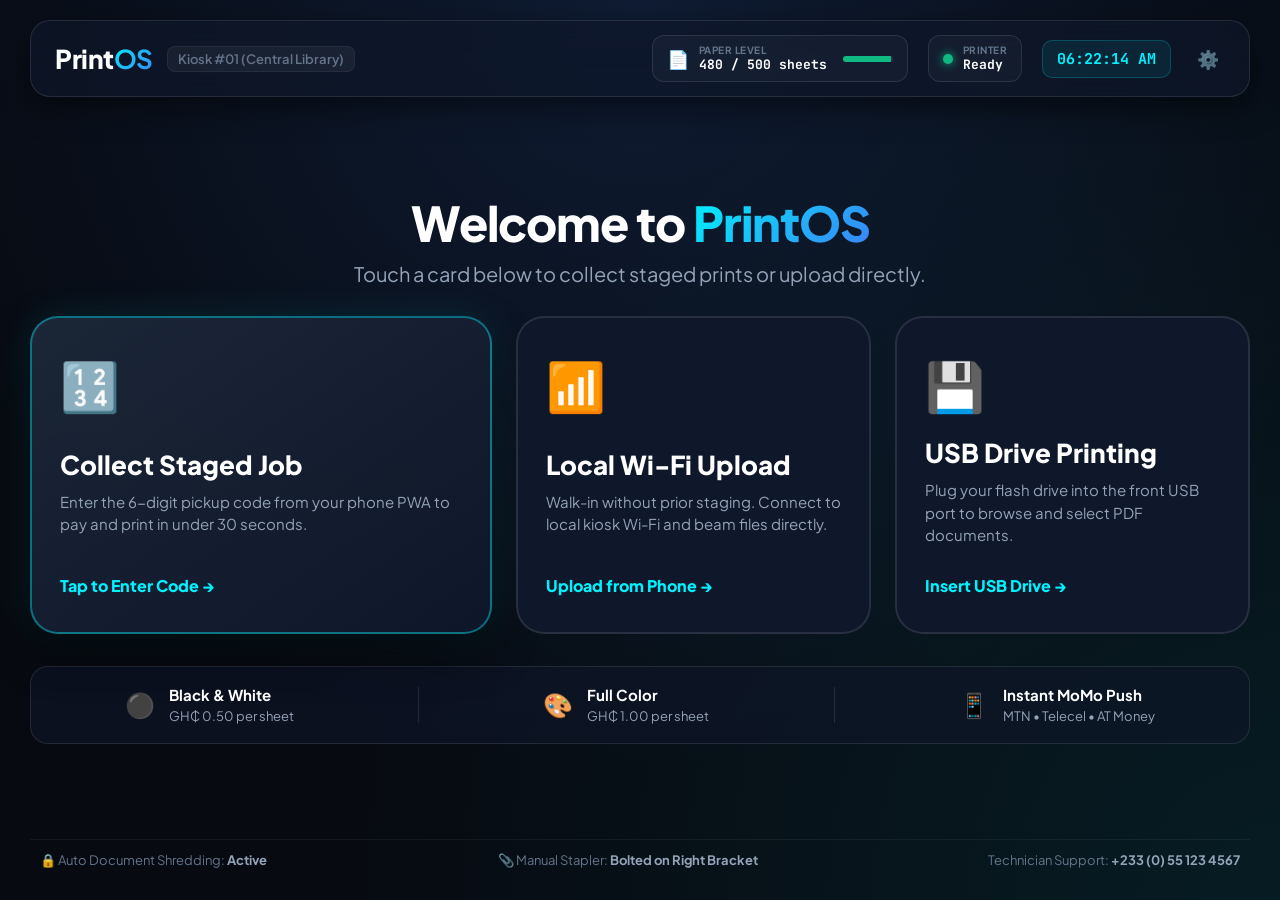
==== kiosk_ui/index.html @ ab4cb229 "feat: initial commit for PrintOS V1 autonomous printing kiosk system" ====
<!DOCTYPE html>
<html lang="en">
<head>
  <meta charset="UTF-8">
  <meta name="viewport" content="width=device-width, initial-scale=1.0, user-scalable=no">
  <title>PrintOS Kiosk Terminal — Self-Service Printing</title>
  
  <link rel="preconnect" href="https://fonts.googleapis.com">
  <link rel="preconnect" href="https://fonts.gstatic.com" crossorigin>
  <link href="https://fonts.googleapis.com/css2?family=Plus+Jakarta+Sans:wght@400;500;600;700;800&family=JetBrains+Mono:wght@500;700;800&display=swap" rel="stylesheet">
  
  <link rel="stylesheet" href="kiosk.css">
</head>
<body class="kiosk-body">

  <!-- Main Kiosk Wrapper -->
  <div class="kiosk-container">

    <!-- Top Status Bar -->
    <header class="kiosk-header">
      <div class="header-left">
        <div class="kiosk-brand">
          <span class="brand-badge">Print<strong>OS</strong></span>
          <span class="kiosk-id-tag" id="kiosk-name-tag">Kiosk #01 (Central Library)</span>
        </div>
      </div>

      <div class="header-right">
        <!-- Paper Level Gauge -->
        <div class="header-stat paper-gauge" id="paper-gauge-stat">
          <div class="stat-icon">📄</div>
          <div class="stat-text">
            <span class="stat-title">Paper Level</span>
            <span class="stat-val" id="paper-level-val">480 / 500 sheets</span>
          </div>
          <div class="mini-progress-bar">
            <div class="progress-fill" id="paper-progress-fill" style="width: 96%;"></div>
          </div>
        </div>

        <!-- Printer Spooler Status -->
        <div class="header-stat printer-status" id="printer-status-stat">
          <div class="status-pulse-dot" id="printer-pulse-dot"></div>
          <div class="stat-text">
            <span class="stat-title">Printer</span>
            <span class="stat-val" id="printer-state-text">Ready</span>
          </div>
        </div>

        <!-- Clock -->
        <div class="kiosk-clock" id="kiosk-clock">12:00:00</div>

        <!-- Admin Restock button (Touch friendly) -->
        <button type="button" class="btn-admin-gear" id="btn-admin-gear" title="Technician Controls">⚙️</button>
      </div>
    </header>

    <!-- Dynamic Screens Container -->
    <main class="kiosk-content-area">

      <!-- ========================================== -->
      <!-- VIEW 1: HOME / WELCOME SCREEN              -->
      <!-- ========================================== -->
      <section class="kiosk-view view-active" id="view-home">
        <div class="home-hero">
          <h1 class="welcome-heading">Welcome to <span>PrintOS</span></h1>
          <p class="welcome-sub">Touch a card below to collect staged prints or upload directly.</p>
        </div>

        <div class="home-actions-grid">
          <!-- Primary Action: Enter Code -->
          <div class="action-card card-primary" id="card-action-collect">
            <div class="card-icon-big">🔢</div>
            <div class="card-info">
              <h2>Collect Staged Job</h2>
              <p>Enter the 6-digit pickup code from your phone PWA to pay and print in under 30 seconds.</p>
            </div>
            <div class="card-tap-cue">Tap to Enter Code &rarr;</div>
          </div>

          <!-- Walk-in Action: Phone Upload -->
          <div class="action-card card-secondary" id="card-action-phone">
            <div class="card-icon-big">📶</div>
            <div class="card-info">
              <h2>Local Wi-Fi Upload</h2>
              <p>Walk-in without prior staging. Connect to local kiosk Wi-Fi and beam files directly.</p>
            </div>
            <div class="card-tap-cue">Upload from Phone &rarr;</div>
          </div>

          <!-- Secondary Action: USB Drive -->
          <div class="action-card card-secondary" id="card-action-usb">
            <div class="card-icon-big">💾</div>
            <div class="card-info">
              <h2>USB Drive Printing</h2>
              <p>Plug your flash drive into the front USB port to browse and select PDF documents.</p>
            </div>
            <div class="card-tap-cue">Insert USB Drive &rarr;</div>
          </div>
        </div>

        <!-- Quick Pricing Info Banner -->
        <div class="rates-banner">
          <div class="rate-item">
            <span class="rate-icon">⚫</span>
            <div>
              <strong>Black & White</strong>
              <small>GH₵ 0.50 per sheet</small>
            </div>
          </div>
          <div class="rate-divider"></div>
          <div class="rate-item">
            <span class="rate-icon">🎨</span>
            <div>
              <strong>Full Color</strong>
              <small>GH₵ 1.00 per sheet</small>
            </div>
          </div>
          <div class="rate-divider"></div>
          <div class="rate-item">
            <span class="rate-icon">📱</span>
            <div>
              <strong>Instant MoMo Push</strong>
              <small>MTN &bull; Telecel &bull; AT Money</small>
            </div>
          </div>
        </div>
      </section>


      <!-- ========================================== -->
      <!-- VIEW 2: NUMERIC KEYPAD PICKUP CODE ENTRY   -->
      <!-- ========================================== -->
      <section class="kiosk-view" id="view-keypad" style="display: none;">
        <div class="view-header-bar">
          <button type="button" class="btn-kiosk-back" id="btn-back-home">&larr; Return to Home</button>
          <h2>Enter 6-Digit Pickup Code</h2>
          <div class="placeholder-spacer"></div>
        </div>

        <div class="keypad-layout">
          <!-- Code Display Slots -->
          <div class="code-entry-section">
            <p class="code-prompt">Type the code displayed on your smartphone:</p>
            
            <div class="digits-display-frame">
              <div class="digit-box" id="slot-0">&bull;</div>
              <div class="digit-box" id="slot-1">&bull;</div>
              <div class="digit-box" id="slot-2">&bull;</div>
              <div class="digit-separator">-</div>
              <div class="digit-box" id="slot-3">&bull;</div>
              <div class="digit-box" id="slot-4">&bull;</div>
              <div class="digit-box" id="slot-5">&bull;</div>
            </div>

            <div class="code-error-msg" id="keypad-error-msg" style="display: none;">
              Invalid or expired pickup code. Please check and try again.
            </div>

            <div class="code-helper-tip">
              💡 Example format: <strong>482 - 901</strong>. Staged jobs remain active for 24 hours.
            </div>
          </div>

          <!-- Touch-Screen Virtual Numpad -->
          <div class="virtual-numpad">
            <button type="button" class="num-key" data-key="1">1</button>
            <button type="button" class="num-key" data-key="2">2</button>
            <button type="button" class="num-key" data-key="3">3</button>

            <button type="button" class="num-key" data-key="4">4</button>
            <button type="button" class="num-key" data-key="5">5</button>
            <button type="button" class="num-key" data-key="6">6</button>

            <button type="button" class="num-key" data-key="7">7</button>
            <button type="button" class="num-key" data-key="8">8</button>
            <button type="button" class="num-key" data-key="9">9</button>

            <button type="button" class="num-key key-clear" data-key="CLEAR">C</button>
            <button type="button" class="num-key" data-key="0">0</button>
            <button type="button" class="num-key key-backspace" data-key="BACKSPACE">⌫</button>
          </div>
        </div>
      </section>


      <!-- ========================================== -->
      <!-- VIEW 3: JOB SUMMARY & PRE-FLIGHT CHECK     -->
      <!-- ========================================== -->
      <section class="kiosk-view" id="view-summary" style="display: none;">
        <div class="view-header-bar">
          <button type="button" class="btn-kiosk-back" id="btn-back-keypad">&larr; Back to Code</button>
          <h2>Document Ready for Release</h2>
          <div class="code-tag-badge" id="summary-code-badge">CODE: 000-000</div>
        </div>

        <div class="summary-columns">
          
          <!-- Column 1: Document Details -->
          <div class="summary-panel doc-details-panel">
            <h3 class="panel-heading">Document Specifications</h3>
            
            <div class="doc-icon-strip">
              <div class="doc-icon-large">PDF</div>
              <div class="doc-title-block">
                <span class="doc-filename" id="sum-filename">lecture-notes.pdf</span>
                <span class="doc-meta-sub" id="sum-filemeta">Uploaded remotely via Customer PWA</span>
              </div>
            </div>

            <div class="details-table">
              <div class="detail-row">
                <span class="dk">Total Pages:</span>
                <strong class="dv" id="sum-pages">4 pages</strong>
              </div>
              <div class="detail-row">
                <span class="dk">Print Copies:</span>
                <strong class="dv" id="sum-copies">1 copy</strong>
              </div>
              <div class="detail-row">
                <span class="dk">Color Mode:</span>
                <strong class="dv" id="sum-color">Black & White</strong>
              </div>
              <div class="detail-row">
                <span class="dk">Layout:</span>
                <strong class="dv" id="sum-duplex">Double-Sided (Duplex)</strong>
              </div>
              <div class="detail-row highlight-row">
                <span class="dk">Physical Sheets Required:</span>
                <strong class="dv dv-highlight" id="sum-sheets">2 sheets</strong>
              </div>
            </div>

            <!-- Pre-Flight Health Check Results -->
            <div class="preflight-box">
              <div class="preflight-header">
                <span class="preflight-title">Hardware Pre-Flight Status</span>
                <span class="preflight-badge badge-pass" id="preflight-overall-badge">ALL SYSTEMS GO</span>
              </div>
              <div class="preflight-checks">
                <div class="check-item" id="check-paper">
                  <span class="check-icon">✓</span>
                  <span class="check-label">Paper Available: <strong id="chk-paper-text">480 sheets (Need 2)</strong></span>
                </div>
                <div class="check-item" id="check-printer">
                  <span class="check-icon">✓</span>
                  <span class="check-label">Printer Spooler: <strong id="chk-printer-text">Online & Ready</strong></span>
                </div>
                <div class="check-item" id="check-disk">
                  <span class="check-icon">✓</span>
                  <span class="check-label">Kiosk Buffer: <strong>Ready (> 50MB free)</strong></span>
                </div>
              </div>
            </div>

          </div>

          <!-- Column 2: Payment & Action -->
          <div class="summary-panel payment-panel">
            <h3 class="panel-heading">Payment Breakdown</h3>

            <div class="price-hero-box">
              <span class="price-hero-label">Amount Due</span>
              <div class="price-hero-figure">
                <span class="currency-symbol">GH₵</span>
                <span class="amount-number" id="sum-total-price">1.00</span>
              </div>
              <p class="momo-network-note">Charges via Mobile Money USSD Push Prompt</p>
            </div>

            <!-- Phone Verification for MoMo -->
            <div class="momo-phone-box">
              <label for="kiosk-momo-phone">Confirm Mobile Money Number:</label>
              <div class="momo-input-wrapper">
                <span class="prefix">🇬🇭 +233</span>
                <input type="tel" id="kiosk-momo-phone" placeholder="024 123 4567" class="kiosk-phone-field">
              </div>
              <small>A prompt will pop up on this phone immediately upon tapping below.</small>
            </div>

            <!-- Action Button -->
            <button type="button" class="btn-pay-print" id="btn-pay-print">
              <span class="btn-pay-icon">💳</span>
              <span class="btn-pay-text">Pay with MoMo & Print</span>
            </button>

            <p class="kiosk-policy-note">
              🔒 Safe & Unattended &bull; Auto-shredding active &bull; Bolted manual stapler on right
            </p>
          </div>

        </div>
      </section>


      <!-- ========================================== -->
      <!-- VIEW 4: LIVE PRINT PIPELINE EXECUTION      -->
      <!-- ========================================== -->
      <section class="kiosk-view" id="view-printing" style="display: none;">
        <div class="printing-container">
          
          <div class="print-animation-box">
            <div class="printer-illustration">
              <div class="paper-slot"></div>
              <div class="animated-paper-feed" id="animated-paper-feed"></div>
              <div class="printer-tray"></div>
            </div>
          </div>

          <h2 class="print-headline" id="print-step-title">Verifying Hardware Pre-Flight...</h2>
          <p class="print-subline" id="print-step-desc">Checking paper levels and spooler readiness.</p>

          <!-- Stepper Process Tracker -->
          <div class="pipeline-stepper">
            <div class="pipe-step step-done" id="pipe-step-1">
              <div class="pipe-circle">1</div>
              <span class="pipe-name">Hardware Check</span>
            </div>
            <div class="pipe-connector" id="pipe-conn-1"></div>
            
            <div class="pipe-step step-active" id="pipe-step-2">
              <div class="pipe-circle">2</div>
              <span class="pipe-name">MoMo USSD Approval</span>
            </div>
            <div class="pipe-connector" id="pipe-conn-2"></div>

            <div class="pipe-step" id="pipe-step-3">
              <div class="pipe-circle">3</div>
              <span class="pipe-name">Spooling Document</span>
            </div>
            <div class="pipe-connector" id="pipe-conn-3"></div>

            <div class="pipe-step" id="pipe-step-4">
              <div class="pipe-circle">4</div>
              <span class="pipe-name">Printing & Paper Out</span>
            </div>
          </div>

          <!-- USSD Interactive Phone Simulation Popup (Displays when waiting for MoMo) -->
          <div class="ussd-sim-card" id="ussd-sim-card" style="display: none;">
            <div class="ussd-header">
              <span class="ussd-dot"></span>
              <span>USSD Prompt Sent to Your Mobile Phone</span>
            </div>
            <p class="ussd-prompt-text">
              "Pay GH₵ <span id="ussd-price-val">1.00</span> to PrintOS Kiosk #01? Approving via simulated gateway..."
            </p>
            <div class="ussd-countdown-bar"><div class="ussd-fill"></div></div>
          </div>

          <!-- Final Success Alert -->
          <div class="print-success-box" id="print-success-box" style="display: none;">
            <div class="success-check-big">✓</div>
            <h3>Print Job Complete!</h3>
            <p>Please collect your sheets from the collection tray below. Have a great day!</p>
            <div class="auto-reset-tag">Returning to Home screen in <strong id="reset-seconds">8</strong>s...</div>
            <button type="button" class="btn-finish-now" id="btn-finish-now">Finish Now</button>
          </div>

        </div>
      </section>


      <!-- ========================================== -->
      <!-- VIEW 5: LOCAL WI-FI DIRECT UPLOAD (WALK-IN)-->
      <!-- ========================================== -->
      <section class="kiosk-view" id="view-wifi" style="display: none;">
        <div class="view-header-bar">
          <button type="button" class="btn-kiosk-back" id="btn-back-wifi-home">&larr; Return to Home</button>
          <h2>Walk-In Phone Upload (Zero Internet Data)</h2>
          <div class="placeholder-spacer"></div>
        </div>

        <div class="wifi-walkin-grid">
          
          <div class="wifi-instructions-card">
            <h3>How to Upload Over Local Wi-Fi:</h3>
            
            <div class="wifi-step">
              <div class="step-num">1</div>
              <div class="step-content">
                <strong>Connect your phone to Kiosk Wi-Fi:</strong>
                <p>SSID: <code id="wifi-ssid">PrintOS-Kiosk-01</code> &bull; Password: <code>printfree</code></p>
              </div>
            </div>

            <div class="wifi-step">
              <div class="step-num">2</div>
              <div class="step-content">
                <strong>Scan the QR code or open browser:</strong>
                <p>Visit URL: <code id="wifi-url-display">http://192.168.1.100:8000/upload</code></p>
              </div>
            </div>

            <div class="wifi-step">
              <div class="step-num">3</div>
              <div class="step-content">
                <strong>Select your PDF and tap "Upload":</strong>
                <p>The document transfers over local Wi-Fi in seconds without using mobile data!</p>
              </div>
            </div>
          </div>

          <div class="wifi-qr-card">
            <div class="qr-canvas-container">
              <!-- Dynamically generated SVG / QR -->
              <div id="wifi-qr-code" class="qr-code-box"></div>
            </div>
            <p class="qr-hint">Scan with your smartphone camera</p>
          </div>

        </div>
      </section>

      <!-- ========================================== -->
      <!-- VIEW 6: USB DRIVE BROWSER & DETECTION     -->
      <!-- ========================================== -->
      <section class="kiosk-view" id="view-usb-browser" style="display: none;">
        <div class="view-header-bar">
          <button type="button" class="btn-kiosk-back" id="btn-back-usb-home">&larr; Return to Home</button>
          <h2>USB Flash Drive Printing</h2>
          <div class="code-tag-badge" id="usb-drive-status-badge">Detecting...</div>
        </div>

        <!-- State 1: No USB Inserted -->
        <div class="usb-waiting-container" id="usb-waiting-view" style="display: flex;">
          <div class="usb-pulse-icon">🔌</div>
          <h3 class="usb-main-heading">No USB Drive Detected</h3>
          <p class="usb-sub-heading">Please plug your USB flash drive into the front port below the screen.</p>
          <div class="usb-scanning-badge">
            <span class="status-pulse-dot"></span>
            <span>Listening for USB insertion in real time...</span>
          </div>
          <p class="usb-kiosk-tip">The screen will automatically open your files the moment the flash drive is inserted.</p>
        </div>

        <!-- State 2: USB Inserted & File Browser -->
        <div class="usb-browser-container" id="usb-files-view" style="display: none;">
          <div class="usb-browser-toolbar">
            <div class="usb-breadcrumb" id="usb-breadcrumb">📁 USB Drive (D:)</div>
            <button type="button" class="btn-kiosk-back" id="btn-usb-nav-up" style="display: none; padding: 8px 16px; font-size: 14px;">⬆ Up One Folder</button>
            <button type="button" class="btn-kiosk-back" id="btn-refresh-usb" style="padding: 8px 16px; font-size: 14px;">🔄 Refresh</button>
          </div>

          <div class="usb-file-list" id="usb-file-list">
            <!-- Dynamically populated files -->
          </div>
        </div>
      </section>

    </main>

    <!-- Kiosk Footer Notification / Security Bar -->
    <footer class="kiosk-footer">
      <div class="footer-item">
        <span>🔒 Auto Document Shredding: <strong>Active</strong></span>
      </div>
      <div class="footer-item">
        <span>📎 Manual Stapler: <strong>Bolted on Right Bracket</strong></span>
      </div>
      <div class="footer-item">
        <span>Technician Support: <strong>+233 (0) 55 123 4567</strong></span>
      </div>
    </footer>

  </div>

  <!-- Admin / Maintenance Modal -->
  <div class="admin-modal-backdrop" id="admin-modal" style="display: none;">
    <div class="admin-modal-card">
      <div class="admin-header">
        <h3>🔧 Technician & Maintenance Console</h3>
        <button type="button" class="btn-close-admin" id="btn-close-admin">&times;</button>
      </div>

      <div class="admin-grid">
        <div class="admin-control-box">
          <h4>Paper Supply Restock</h4>
          <p>Current: <strong id="admin-cur-paper">480 sheets</strong></p>
          <button type="button" class="btn-admin-act" id="btn-restock-500">Restock +500 Sheets</button>
        </div>

      </div>
    </div>
  </div>

  <!-- ========================================== -->
  <!-- MODAL: USB INSERTION POPUP MESSAGE         -->
  <!-- ========================================== -->
  <div class="admin-modal-backdrop" id="usb-modal" style="display: none;">
    <div class="admin-modal-card" style="max-width: 540px; text-align: center; border: 1px solid rgba(0, 242, 254, 0.4); box-shadow: 0 0 50px rgba(0, 242, 254, 0.2);">
      <div class="admin-header" style="border-bottom: 1px solid rgba(255,255,255,0.08); padding-bottom: 14px;">
        <h3 style="display: flex; align-items: center; gap: 8px;">💾 USB Flash Drive Printing</h3>
        <button type="button" class="btn-close-admin" id="btn-close-usb">&times;</button>
      </div>

      <div style="padding: 24px 16px 16px;">
        <div style="font-size: 64px; margin-bottom: 16px; animation: usbPulse 1.8s infinite;">🔌</div>
        <h3 style="font-size: 24px; font-weight: 800; color: #fff; margin-bottom: 10px;">Please Insert Your USB Drive</h3>
        <p style="color: var(--text-secondary); font-size: 15px; line-height: 1.6; margin-bottom: 22px;">
          No USB drive detected yet. Please plug your flash drive into any USB port on the kiosk.<br/>
          The system will <strong>automatically detect it and open your files</strong> immediately.
        </p>

        <div class="usb-scanning-badge" style="display: inline-flex; align-items: center; gap: 10px; background: rgba(0, 242, 254, 0.08); border: 1px solid rgba(0, 242, 254, 0.3); padding: 10px 22px; border-radius: 100px; color: var(--cyan-glow); font-size: 13px; font-weight: 700; margin-bottom: 24px;">
          <span class="status-pulse-dot" style="background: var(--cyan-glow); box-shadow: 0 0 10px var(--cyan-glow);"></span>
          <span id="usb-modal-status-text">Listening for USB flash drive in real time...</span>
        </div>

        <div style="border-top: 1px dashed rgba(255,255,255,0.12); padding-top: 18px; margin-top: 6px;">
          <p style="font-size: 12px; color: var(--text-dim); margin-bottom: 10px;">Testing without a physical flash drive?</p>
          <label for="usb-file-input" style="display: inline-block; background: rgba(255,255,255,0.08); border: 1px solid var(--kiosk-border); color: #fff; font-weight: 700; padding: 10px 22px; border-radius: 10px; cursor: pointer; font-size: 13px; transition: all 0.2s;">
            📁 Simulate USB: Select PDF from Computer
          </label>
          <input type="file" id="usb-file-input" accept="application/pdf" style="display: none;">
        </div>
      </div>

      <div style="padding: 12px 16px 20px; display: flex; justify-content: center;">
        <button type="button" class="btn-kiosk-back" id="btn-cancel-usb" style="padding: 10px 26px; font-size: 14px;">Return to Home</button>
      </div>
    </div>
  </div>

  <script src="kiosk.js?v=5"></script>
</body>
</html>
---- kiosk_ui/kiosk.css ----
:root {
  --kiosk-bg: #070a11;
  --kiosk-surface: #0f172a;
  --kiosk-surface-elevated: #1e293b;
  --kiosk-border: rgba(255, 255, 255, 0.1);
  --cyan-glow: #00f2fe;
  --blue-brand: #3b82f6;
  --green-ready: #10b981;
  --amber-warn: #f59e0b;
  --red-alert: #ef4444;
  --text-pure: #ffffff;
  --text-secondary: #94a3b8;
  --text-dim: #64748b;
  --font-main: 'Plus Jakarta Sans', sans-serif;
  --font-mono: 'JetBrains Mono', monospace;
}

* {
  margin: 0;
  padding: 0;
  box-sizing: border-box;
  user-select: none;
  -webkit-user-select: none;
  font-family: var(--font-main);
}

body.kiosk-body {
  background-color: var(--kiosk-bg);
  background-image: 
    radial-gradient(circle at 50% 0%, rgba(59, 130, 246, 0.15) 0%, transparent 70%),
    radial-gradient(circle at 100% 100%, rgba(0, 242, 254, 0.08) 0%, transparent 60%);
  color: var(--text-pure);
  min-height: 100vh;
  width: 100vw;
  overflow: hidden;
  display: flex;
  flex-direction: column;
}

.kiosk-container {
  display: flex;
  flex-direction: column;
  height: 100vh;
  width: 100%;
  max-width: 1400px;
  margin: 0 auto;
  padding: 20px 30px;
  justify-content: space-between;
}

/* ========================================================
   TOP HEADER STATUS BAR
   ======================================================== */
.kiosk-header {
  display: flex;
  justify-content: space-between;
  align-items: center;
  background: rgba(15, 23, 42, 0.7);
  border: 1px solid var(--kiosk-border);
  border-radius: 20px;
  padding: 14px 24px;
  backdrop-filter: blur(20px);
  box-shadow: 0 10px 30px rgba(0, 0, 0, 0.5);
}

.kiosk-brand {
  display: flex;
  align-items: center;
  gap: 14px;
}

.brand-badge {
  font-size: 26px;
  font-weight: 800;
  letter-spacing: -0.5px;
}

.brand-badge strong {
  background: linear-gradient(135deg, var(--cyan-glow), var(--blue-brand));
  -webkit-background-clip: text;
  -webkit-text-fill-color: transparent;
}

.kiosk-id-tag {
  font-size: 13px;
  font-weight: 600;
  color: var(--text-dim);
  background: rgba(255, 255, 255, 0.05);
  padding: 4px 10px;
  border-radius: 8px;
  border: 1px solid rgba(255, 255, 255, 0.06);
}

.header-right {
  display: flex;
  align-items: center;
  gap: 20px;
}

.header-stat {
  display: flex;
  align-items: center;
  gap: 10px;
  background: rgba(255, 255, 255, 0.03);
  border: 1px solid var(--kiosk-border);
  border-radius: 12px;
  padding: 8px 14px;
}

.stat-icon {
  font-size: 18px;
}

.stat-text {
  display: flex;
  flex-direction: column;
}

.stat-title {
  font-size: 10px;
  font-weight: 700;
  text-transform: uppercase;
  letter-spacing: 0.5px;
  color: var(--text-dim);
}

.stat-val {
  font-size: 13px;
  font-weight: 700;
  font-family: var(--font-mono);
  color: var(--text-pure);
}

.mini-progress-bar {
  width: 50px;
  height: 6px;
  background: rgba(255, 255, 255, 0.1);
  border-radius: 10px;
  overflow: hidden;
  margin-left: 6px;
}

.progress-fill {
  height: 100%;
  background: var(--green-ready);
  transition: width 0.3s ease;
}

.status-pulse-dot {
  width: 10px;
  height: 10px;
  border-radius: 50%;
  background: var(--green-ready);
  box-shadow: 0 0 10px var(--green-ready);
  animation: pulseGreen 2s infinite;
}

@keyframes pulseGreen {
  0% { transform: scale(0.95); box-shadow: 0 0 0 0 rgba(16, 185, 129, 0.7); }
  70% { transform: scale(1.1); box-shadow: 0 0 0 8px rgba(16, 185, 129, 0); }
  100% { transform: scale(0.95); box-shadow: 0 0 0 0 rgba(16, 185, 129, 0); }
}

.kiosk-clock {
  font-family: var(--font-mono);
  font-size: 15px;
  font-weight: 700;
  color: var(--cyan-glow);
  background: rgba(0, 242, 254, 0.08);
  border: 1px solid rgba(0, 242, 254, 0.2);
  padding: 8px 14px;
  border-radius: 10px;
}

.btn-admin-gear {
  background: transparent;
  border: none;
  font-size: 18px;
  cursor: pointer;
  padding: 6px;
  opacity: 0.6;
  transition: opacity 0.2s;
}

.btn-admin-gear:hover {
  opacity: 1;
}

/* ========================================================
   MAIN CONTENT AREA
   ======================================================== */
.kiosk-content-area {
  flex-grow: 1;
  display: flex;
  flex-direction: column;
  justify-content: center;
  padding: 20px 0;
  position: relative;
}

.kiosk-view {
  width: 100%;
  height: 100%;
  display: flex;
  flex-direction: column;
  justify-content: center;
  animation: fadeInView 0.3s cubic-bezier(0.16, 1, 0.3, 1);
}

@keyframes fadeInView {
  from { opacity: 0; transform: translateY(10px); }
  to { opacity: 1; transform: translateY(0); }
}

/* ========================================================
   VIEW 1: HOME SCREEN
   ======================================================== */
.home-hero {
  text-align: center;
  margin-bottom: 30px;
}

.welcome-heading {
  font-size: 48px;
  font-weight: 800;
  letter-spacing: -1px;
}

.welcome-heading span {
  background: linear-gradient(135deg, var(--cyan-glow), var(--blue-brand));
  -webkit-background-clip: text;
  -webkit-text-fill-color: transparent;
}

.welcome-sub {
  font-size: 20px;
  color: var(--text-secondary);
  margin-top: 8px;
}

.home-actions-grid {
  display: grid;
  grid-template-columns: 1.3fr 1fr 1fr;
  gap: 24px;
  margin-bottom: 32px;
}

.action-card {
  background: var(--kiosk-surface);
  border: 2px solid var(--kiosk-border);
  border-radius: 28px;
  padding: 36px 28px;
  display: flex;
  flex-direction: column;
  justify-content: space-between;
  cursor: pointer;
  transition: all 0.25s cubic-bezier(0.2, 0, 0, 1);
  position: relative;
  overflow: hidden;
}

.action-card:active {
  transform: scale(0.97);
}

.card-primary {
  background: linear-gradient(145deg, rgba(30, 41, 59, 0.9), rgba(15, 23, 42, 0.95));
  border-color: rgba(0, 242, 254, 0.4);
  box-shadow: 0 20px 40px rgba(0, 0, 0, 0.5), 0 0 40px rgba(0, 242, 254, 0.12);
}

.card-primary:hover {
  border-color: var(--cyan-glow);
  box-shadow: 0 25px 50px rgba(0, 0, 0, 0.6), 0 0 60px rgba(0, 242, 254, 0.25);
}

.card-secondary:hover {
  border-color: rgba(255, 255, 255, 0.3);
  background: rgba(30, 41, 59, 0.8);
}

.card-icon-big {
  font-size: 48px;
  margin-bottom: 20px;
}

.action-card h2 {
  font-size: 26px;
  font-weight: 800;
  margin-bottom: 10px;
}

.action-card p {
  font-size: 15px;
  color: var(--text-secondary);
  line-height: 1.5;
}

.card-tap-cue {
  margin-top: 28px;
  font-size: 16px;
  font-weight: 800;
  color: var(--cyan-glow);
  display: flex;
  align-items: center;
  gap: 8px;
}

/* Pricing Rates Banner */
.rates-banner {
  background: rgba(15, 23, 42, 0.6);
  border: 1px solid var(--kiosk-border);
  border-radius: 18px;
  padding: 18px 32px;
  display: flex;
  justify-content: space-around;
  align-items: center;
}

.rate-item {
  display: flex;
  align-items: center;
  gap: 14px;
}

.rate-icon {
  font-size: 24px;
}

.rate-item strong {
  display: block;
  font-size: 15px;
  color: var(--text-pure);
}

.rate-item small {
  font-size: 13px;
  color: var(--text-secondary);
}

.rate-divider {
  width: 1px;
  height: 36px;
  background: var(--kiosk-border);
}

/* ========================================================
   VIEW 2: NUMERIC KEYPAD ENTRY
   ======================================================== */
.view-header-bar {
  display: flex;
  justify-content: space-between;
  align-items: center;
  margin-bottom: 24px;
}

.view-header-bar h2 {
  font-size: 28px;
  font-weight: 800;
}

.btn-kiosk-back {
  background: rgba(255, 255, 255, 0.08);
  border: 1px solid var(--kiosk-border);
  color: var(--text-pure);
  padding: 12px 22px;
  border-radius: 14px;
  font-size: 16px;
  font-weight: 700;
  cursor: pointer;
  transition: all 0.2s;
}

.btn-kiosk-back:active {
  transform: scale(0.96);
  background: rgba(255, 255, 255, 0.15);
}

.keypad-layout {
  display: grid;
  grid-template-columns: 1.1fr 1fr;
  gap: 48px;
  align-items: center;
  max-width: 1050px;
  margin: 0 auto;
  width: 100%;
}

.code-entry-section {
  display: flex;
  flex-direction: column;
  align-items: center;
  text-align: center;
}

.code-prompt {
  font-size: 18px;
  color: var(--text-secondary);
  margin-bottom: 24px;
}

.digits-display-frame {
  display: flex;
  align-items: center;
  gap: 12px;
  background: rgba(0, 0, 0, 0.5);
  border: 2px solid rgba(0, 242, 254, 0.4);
  padding: 24px 28px;
  border-radius: 24px;
  box-shadow: 0 0 35px rgba(0, 242, 254, 0.12);
  margin-bottom: 20px;
}

.digit-box {
  width: 56px;
  height: 72px;
  background: rgba(255, 255, 255, 0.05);
  border: 1px solid rgba(255, 255, 255, 0.1);
  border-radius: 14px;
  display: flex;
  align-items: center;
  justify-content: center;
  font-size: 38px;
  font-weight: 800;
  font-family: var(--font-mono);
  color: var(--cyan-glow);
  transition: all 0.15s;
}

.digit-box.filled {
  border-color: var(--cyan-glow);
  background: rgba(0, 242, 254, 0.12);
  box-shadow: 0 0 15px rgba(0, 242, 254, 0.3);
}

.digit-separator {
  font-size: 36px;
  font-weight: 800;
  color: var(--text-dim);
  padding: 0 4px;
}

.code-error-msg {
  background: rgba(239, 68, 68, 0.15);
  border: 1px solid rgba(239, 68, 68, 0.4);
  color: #fca5a5;
  padding: 12px 20px;
  border-radius: 12px;
  font-size: 14px;
  font-weight: 700;
  margin-bottom: 16px;
}

.code-helper-tip {
  font-size: 14px;
  color: var(--text-dim);
}

.virtual-numpad {
  display: grid;
  grid-template-columns: repeat(3, 1fr);
  gap: 16px;
}

.num-key {
  height: 82px;
  background: var(--kiosk-surface-elevated);
  border: 1px solid var(--kiosk-border);
  border-radius: 20px;
  color: var(--text-pure);
  font-size: 32px;
  font-weight: 800;
  font-family: var(--font-mono);
  cursor: pointer;
  display: flex;
  align-items: center;
  justify-content: center;
  box-shadow: 0 8px 16px rgba(0, 0, 0, 0.3);
  transition: all 0.15s ease;
}

.num-key:active {
  transform: scale(0.94);
  background: var(--blue-brand);
  border-color: var(--cyan-glow);
}

.key-clear {
  color: var(--amber-warn);
  font-size: 26px;
}

.key-backspace {
  color: var(--red-alert);
  font-size: 28px;
}

/* ========================================================
   VIEW 3: SUMMARY & PRE-FLIGHT
   ======================================================== */
.code-tag-badge {
  background: rgba(0, 242, 254, 0.12);
  border: 1px solid var(--cyan-glow);
  color: var(--cyan-glow);
  padding: 8px 16px;
  border-radius: 12px;
  font-family: var(--font-mono);
  font-size: 16px;
  font-weight: 800;
}

.summary-columns {
  display: grid;
  grid-template-columns: 1.2fr 1fr;
  gap: 32px;
}

.summary-panel {
  background: var(--kiosk-surface);
  border: 1px solid var(--kiosk-border);
  border-radius: 24px;
  padding: 30px;
  display: flex;
  flex-direction: column;
  justify-content: space-between;
}

.panel-heading {
  font-size: 20px;
  font-weight: 800;
  margin-bottom: 20px;
}

.doc-icon-strip {
  display: flex;
  align-items: center;
  gap: 16px;
  background: rgba(255, 255, 255, 0.03);
  border: 1px solid var(--kiosk-border);
  border-radius: 16px;
  padding: 16px;
  margin-bottom: 20px;
}

.doc-icon-large {
  width: 52px;
  height: 52px;
  background: #ef4444;
  border-radius: 12px;
  display: flex;
  align-items: center;
  justify-content: center;
  font-size: 16px;
  font-weight: 800;
  color: #fff;
  flex-shrink: 0;
}

.doc-filename {
  font-size: 18px;
  font-weight: 800;
  display: block;
}

.doc-meta-sub {
  font-size: 13px;
  color: var(--text-dim);
  margin-top: 2px;
}

.details-table {
  display: flex;
  flex-direction: column;
  gap: 10px;
  margin-bottom: 24px;
}

.detail-row {
  display: flex;
  justify-content: space-between;
  font-size: 15px;
  padding: 8px 0;
  border-bottom: 1px solid rgba(255, 255, 255, 0.05);
}

.detail-row.highlight-row {
  border-bottom: none;
  background: rgba(0, 242, 254, 0.08);
  padding: 12px 14px;
  border-radius: 10px;
}

.dv-highlight {
  color: var(--cyan-glow);
  font-size: 18px;
  font-family: var(--font-mono);
}

/* Pre-Flight Health Box */
.preflight-box {
  background: rgba(0, 0, 0, 0.35);
  border: 1px solid rgba(16, 185, 129, 0.3);
  border-radius: 16px;
  padding: 18px;
}

.preflight-header {
  display: flex;
  justify-content: space-between;
  align-items: center;
  margin-bottom: 12px;
}

.preflight-title {
  font-size: 13px;
  font-weight: 800;
  text-transform: uppercase;
  letter-spacing: 0.5px;
}

.preflight-badge {
  font-size: 11px;
  font-weight: 800;
  padding: 4px 10px;
  border-radius: 100px;
}

.badge-pass {
  background: rgba(16, 185, 129, 0.15);
  color: var(--green-ready);
  border: 1px solid var(--green-ready);
}

.badge-fail {
  background: rgba(239, 68, 68, 0.15);
  color: var(--red-alert);
  border: 1px solid var(--red-alert);
}

.preflight-checks {
  display: flex;
  flex-direction: column;
  gap: 8px;
}

.check-item {
  display: flex;
  align-items: center;
  gap: 10px;
  font-size: 13px;
  color: var(--text-secondary);
}

.check-icon {
  width: 18px;
  height: 18px;
  border-radius: 50%;
  background: rgba(16, 185, 129, 0.2);
  color: var(--green-ready);
  display: flex;
  align-items: center;
  justify-content: center;
  font-size: 11px;
  font-weight: 800;
}

/* Payment Panel */
.price-hero-box {
  background: rgba(0, 0, 0, 0.4);
  border: 2px dashed rgba(0, 242, 254, 0.3);
  border-radius: 20px;
  padding: 24px;
  text-align: center;
  margin-bottom: 24px;
}

.price-hero-label {
  font-size: 13px;
  font-weight: 800;
  text-transform: uppercase;
  color: var(--text-dim);
}

.price-hero-figure {
  display: flex;
  justify-content: center;
  align-items: baseline;
  gap: 6px;
  margin: 8px 0;
}

.currency-symbol {
  font-size: 26px;
  font-weight: 800;
  color: var(--cyan-glow);
}

.amount-number {
  font-size: 54px;
  font-weight: 800;
  font-family: var(--font-mono);
  color: #fff;
  letter-spacing: -2px;
}

.momo-network-note {
  font-size: 13px;
  color: var(--text-secondary);
}

.momo-phone-box {
  margin-bottom: 24px;
}

.momo-phone-box label {
  font-size: 14px;
  font-weight: 700;
  display: block;
  margin-bottom: 8px;
}

.momo-input-wrapper {
  display: flex;
  align-items: center;
  background: rgba(0, 0, 0, 0.4);
  border: 1px solid var(--kiosk-border);
  border-radius: 14px;
  overflow: hidden;
  margin-bottom: 6px;
}

.momo-input-wrapper .prefix {
  padding: 14px 16px;
  font-weight: 700;
  font-size: 15px;
  background: rgba(255, 255, 255, 0.05);
  border-right: 1px solid var(--kiosk-border);
}

.kiosk-phone-field {
  flex-grow: 1;
  background: transparent;
  border: none;
  padding: 14px 16px;
  font-size: 18px;
  font-weight: 700;
  font-family: var(--font-mono);
  color: #fff;
  outline: none;
}

.momo-phone-box small {
  font-size: 12px;
  color: var(--text-dim);
}

.btn-pay-print {
  width: 100%;
  height: 72px;
  background: linear-gradient(135deg, var(--cyan-glow) 0%, var(--blue-brand) 100%);
  border: none;
  border-radius: 20px;
  color: #040914;
  font-size: 20px;
  font-weight: 800;
  cursor: pointer;
  display: flex;
  align-items: center;
  justify-content: center;
  gap: 12px;
  box-shadow: 0 10px 30px rgba(0, 242, 254, 0.35);
  transition: all 0.2s cubic-bezier(0.2, 0, 0, 1);
}

.btn-pay-print:active {
  transform: scale(0.97);
  box-shadow: 0 5px 15px rgba(0, 242, 254, 0.2);
}

.kiosk-policy-note {
  text-align: center;
  font-size: 12px;
  color: var(--text-dim);
  margin-top: 16px;
}

/* ========================================================
   VIEW 4: LIVE PRINT PIPELINE
   ======================================================== */
.printing-container {
  display: flex;
  flex-direction: column;
  align-items: center;
  justify-content: center;
  text-align: center;
  max-width: 800px;
  margin: 0 auto;
  width: 100%;
}

.printer-illustration {
  width: 160px;
  height: 120px;
  background: #1e293b;
  border: 3px solid var(--cyan-glow);
  border-radius: 20px;
  position: relative;
  display: flex;
  align-items: center;
  justify-content: center;
  margin: 0 auto 30px;
  box-shadow: 0 0 40px rgba(0, 242, 254, 0.25);
}

.paper-slot {
  width: 100px;
  height: 8px;
  background: #0f172a;
  border-radius: 4px;
  position: absolute;
  top: 18px;
}

.animated-paper-feed {
  width: 70px;
  height: 50px;
  background: #fff;
  border-radius: 4px;
  position: absolute;
  top: 20px;
  animation: feedPaper 2s infinite ease-in-out;
  box-shadow: 0 4px 10px rgba(0, 0, 0, 0.3);
}

@keyframes feedPaper {
  0% { transform: translateY(-10px); opacity: 0; }
  30% { transform: translateY(0); opacity: 1; }
  80% { transform: translateY(30px); opacity: 1; }
  100% { transform: translateY(45px); opacity: 0; }
}

.print-headline {
  font-size: 34px;
  font-weight: 800;
  margin-bottom: 8px;
}

.print-subline {
  font-size: 18px;
  color: var(--text-secondary);
  margin-bottom: 40px;
}

/* Pipeline Stepper */
.pipeline-stepper {
  display: flex;
  align-items: center;
  justify-content: space-between;
  width: 100%;
  margin-bottom: 36px;
}

.pipe-step {
  display: flex;
  flex-direction: column;
  align-items: center;
  gap: 8px;
  opacity: 0.4;
  transition: opacity 0.3s;
}

.pipe-circle {
  width: 44px;
  height: 44px;
  border-radius: 50%;
  background: rgba(255, 255, 255, 0.08);
  border: 2px solid var(--kiosk-border);
  display: flex;
  align-items: center;
  justify-content: center;
  font-size: 16px;
  font-weight: 800;
  font-family: var(--font-mono);
}

.pipe-name {
  font-size: 13px;
  font-weight: 700;
}

.pipe-step.step-active {
  opacity: 1;
}

.pipe-step.step-active .pipe-circle {
  background: rgba(0, 242, 254, 0.2);
  border-color: var(--cyan-glow);
  color: var(--cyan-glow);
  box-shadow: 0 0 20px rgba(0, 242, 254, 0.5);
}

.pipe-step.step-done {
  opacity: 1;
}

.pipe-step.step-done .pipe-circle {
  background: var(--green-ready);
  border-color: var(--green-ready);
  color: #040914;
}

.pipe-connector {
  flex-grow: 1;
  height: 3px;
  background: rgba(255, 255, 255, 0.1);
  margin: 0 10px 24px;
}

.pipe-connector.conn-active {
  background: linear-gradient(90deg, var(--green-ready), var(--cyan-glow));
}

/* USSD Simulation Box */
.ussd-sim-card {
  width: 100%;
  background: rgba(15, 23, 42, 0.9);
  border: 2px solid var(--amber-warn);
  border-radius: 20px;
  padding: 24px;
  margin-bottom: 24px;
  animation: pulseAmber 2.5s infinite;
}

@keyframes pulseAmber {
  0% { box-shadow: 0 0 20px rgba(245, 158, 11, 0.2); }
  50% { box-shadow: 0 0 35px rgba(245, 158, 11, 0.4); }
  100% { box-shadow: 0 0 20px rgba(245, 158, 11, 0.2); }
}

.ussd-header {
  display: flex;
  align-items: center;
  justify-content: center;
  gap: 8px;
  font-size: 14px;
  font-weight: 800;
  color: var(--amber-warn);
  text-transform: uppercase;
  margin-bottom: 12px;
}

.ussd-dot {
  width: 8px;
  height: 8px;
  background: var(--amber-warn);
  border-radius: 50%;
}

.ussd-prompt-text {
  font-size: 17px;
  color: var(--text-pure);
  font-weight: 600;
  margin-bottom: 16px;
}

.ussd-countdown-bar {
  width: 100%;
  height: 6px;
  background: rgba(255, 255, 255, 0.1);
  border-radius: 6px;
  overflow: hidden;
}

.ussd-fill {
  width: 100%;
  height: 100%;
  background: var(--amber-warn);
  animation: countdownSim 3s linear forwards;
}

@keyframes countdownSim {
  from { width: 100%; }
  to { width: 0%; }
}

/* Print Success Box */
.print-success-box {
  width: 100%;
  background: rgba(16, 185, 129, 0.12);
  border: 2px solid var(--green-ready);
  border-radius: 24px;
  padding: 32px;
  box-shadow: 0 0 40px rgba(16, 185, 129, 0.2);
}

.success-check-big {
  width: 64px;
  height: 64px;
  border-radius: 50%;
  background: var(--green-ready);
  color: #040914;
  font-size: 32px;
  font-weight: 900;
  display: flex;
  align-items: center;
  justify-content: center;
  margin: 0 auto 16px;
}

.print-success-box h3 {
  font-size: 28px;
  font-weight: 800;
  margin-bottom: 8px;
}

.print-success-box p {
  font-size: 16px;
  color: var(--text-secondary);
  margin-bottom: 20px;
}

.auto-reset-tag {
  font-size: 14px;
  color: var(--cyan-glow);
  margin-bottom: 16px;
}

.btn-finish-now {
  background: var(--green-ready);
  color: #040914;
  border: none;
  padding: 12px 32px;
  border-radius: 12px;
  font-size: 16px;
  font-weight: 800;
  cursor: pointer;
}

/* ========================================================
   VIEW 5: WI-FI WALK-IN VIEW
   ======================================================== */
.wifi-walkin-grid {
  display: grid;
  grid-template-columns: 1.3fr 1fr;
  gap: 36px;
  align-items: center;
}

.wifi-instructions-card {
  background: var(--kiosk-surface);
  border: 1px solid var(--kiosk-border);
  border-radius: 24px;
  padding: 36px;
}

.wifi-instructions-card h3 {
  font-size: 24px;
  font-weight: 800;
  margin-bottom: 24px;
}

.wifi-step {
  display: flex;
  align-items: flex-start;
  gap: 16px;
  margin-bottom: 24px;
}

.wifi-step .step-num {
  width: 36px;
  height: 36px;
  background: rgba(0, 242, 254, 0.15);
  color: var(--cyan-glow);
  border: 1px solid var(--cyan-glow);
  border-radius: 50%;
  display: flex;
  align-items: center;
  justify-content: center;
  font-size: 16px;
  font-weight: 800;
  flex-shrink: 0;
}

.wifi-step strong {
  display: block;
  font-size: 16px;
  margin-bottom: 4px;
}

.wifi-step p {
  font-size: 14px;
  color: var(--text-secondary);
}

.wifi-step code {
  font-family: var(--font-mono);
  background: rgba(255, 255, 255, 0.1);
  padding: 3px 8px;
  border-radius: 6px;
  color: #fff;
}

.wifi-qr-card {
  background: var(--kiosk-surface);
  border: 1px solid var(--kiosk-border);
  border-radius: 24px;
  padding: 36px;
  text-align: center;
  display: flex;
  flex-direction: column;
  align-items: center;
  justify-content: center;
}

.qr-canvas-container {
  width: 240px;
  height: 240px;
  background: #fff;
  border-radius: 20px;
  padding: 16px;
  display: flex;
  align-items: center;
  justify-content: center;
  box-shadow: 0 10px 30px rgba(0, 0, 0, 0.5);
  margin-bottom: 16px;
}

.qr-hint {
  font-size: 14px;
  color: var(--text-secondary);
}

/* ========================================================
   BOTTOM FOOTER
   ======================================================== */
.kiosk-footer {
  display: flex;
  justify-content: space-between;
  align-items: center;
  padding: 12px 10px;
  font-size: 13px;
  color: var(--text-dim);
  border-top: 1px solid rgba(255, 255, 255, 0.05);
}

.kiosk-footer strong {
  color: var(--text-secondary);
}

/* ========================================================
   ADMIN MODAL
   ======================================================== */
.admin-modal-backdrop {
  position: fixed;
  top: 0;
  left: 0;
  width: 100%;
  height: 100%;
  background: rgba(4, 8, 16, 0.9);
  backdrop-filter: blur(16px);
  display: flex;
  align-items: center;
  justify-content: center;
  z-index: 2000;
}

.admin-modal-card {
  width: 100%;
  max-width: 600px;
  background: var(--kiosk-surface);
  border: 1px solid var(--cyan-glow);
  border-radius: 24px;
  padding: 32px;
  box-shadow: 0 0 50px rgba(0, 242, 254, 0.2);
}

.admin-header {
  display: flex;
  justify-content: space-between;
  align-items: center;
  margin-bottom: 24px;
}

.admin-header h3 {
  font-size: 20px;
  font-weight: 800;
}

.btn-close-admin {
  background: transparent;
  border: none;
  font-size: 28px;
  color: var(--text-dim);
  cursor: pointer;
}

.admin-grid {
  display: grid;
  grid-template-columns: 1fr 1fr;
  gap: 20px;
  margin-bottom: 24px;
}

.admin-control-box {
  background: rgba(0, 0, 0, 0.3);
  border: 1px solid var(--kiosk-border);
  border-radius: 16px;
  padding: 18px;
}

.admin-control-box h4 {
  font-size: 15px;
  margin-bottom: 6px;
}

.admin-control-box p {
  font-size: 13px;
  color: var(--text-secondary);
  margin-bottom: 14px;
}

.btn-admin-act {
  width: 100%;
  padding: 10px;
  background: rgba(255, 255, 255, 0.08);
  border: 1px solid var(--kiosk-border);
  color: #fff;
  border-radius: 10px;
  font-weight: 700;
  font-size: 13px;
  cursor: pointer;
}

.btn-admin-act:active {
  background: var(--blue-brand);
}

.admin-sys-info {
  display: flex;
  justify-content: space-between;
  font-size: 12px;
  color: var(--text-dim);
  border-top: 1px solid var(--kiosk-border);
  padding-top: 14px;
}

/* ========================================================
   VIEW 6: USB DRIVE BROWSER & DETECTION
   ======================================================== */
.usb-waiting-container {
  display: flex;
  flex-direction: column;
  align-items: center;
  justify-content: center;
  text-align: center;
  max-width: 650px;
  margin: 0 auto;
  padding: 40px 20px;
}

.usb-pulse-icon {
  font-size: 80px;
  margin-bottom: 24px;
  animation: pulsePlug 2s infinite ease-in-out;
}

@keyframes pulsePlug {
  0% { transform: scale(0.95); opacity: 0.8; }
  50% { transform: scale(1.1); opacity: 1; filter: drop-shadow(0 0 25px var(--cyan-glow)); }
  100% { transform: scale(0.95); opacity: 0.8; }
}

.usb-main-heading {
  font-size: 32px;
  font-weight: 800;
  margin-bottom: 12px;
}

.usb-sub-heading {
  font-size: 18px;
  color: var(--text-secondary);
  line-height: 1.5;
  margin-bottom: 30px;
}

.usb-scanning-badge {
  display: flex;
  align-items: center;
  gap: 12px;
  background: rgba(0, 242, 254, 0.1);
  border: 1px solid rgba(0, 242, 254, 0.3);
  padding: 12px 24px;
  border-radius: 100px;
  color: var(--cyan-glow);
  font-size: 15px;
  font-weight: 700;
  margin-bottom: 24px;
}

.usb-kiosk-tip {
  font-size: 14px;
  color: var(--text-dim);
}

/* USB Browser File List */
.usb-browser-container {
  display: flex;
  flex-direction: column;
  gap: 16px;
  height: 100%;
}

.usb-browser-toolbar {
  display: flex;
  justify-content: space-between;
  align-items: center;
  background: rgba(15, 23, 42, 0.6);
  border: 1px solid var(--kiosk-border);
  border-radius: 16px;
  padding: 12px 20px;
}

.usb-breadcrumb {
  font-size: 16px;
  font-weight: 700;
  color: var(--cyan-glow);
  font-family: var(--font-mono);
}

.usb-file-list {
  background: var(--kiosk-surface);
  border: 1px solid var(--kiosk-border);
  border-radius: 20px;
  padding: 20px;
  display: flex;
  flex-direction: column;
  gap: 12px;
  overflow-y: auto;
  max-height: 480px;
}

.usb-file-row {
  display: flex;
  justify-content: space-between;
  align-items: center;
  background: rgba(255, 255, 255, 0.03);
  border: 1px solid var(--kiosk-border);
  border-radius: 14px;
  padding: 16px 20px;
  transition: all 0.2s ease;
}

.usb-file-row:hover {
  background: rgba(255, 255, 255, 0.06);
  border-color: rgba(0, 242, 254, 0.3);
}

.usb-file-info {
  display: flex;
  align-items: center;
  gap: 16px;
  overflow: hidden;
}

.usb-file-icon {
  width: 44px;
  height: 44px;
  border-radius: 10px;
  display: flex;
  align-items: center;
  justify-content: center;
  font-weight: 800;
  font-size: 13px;
  flex-shrink: 0;
}

.icon-pdf {
  background: #ef4444;
  color: #fff;
}

.icon-folder {
  background: #f59e0b;
  color: #040914;
  font-size: 20px;
}

.icon-other {
  background: #475569;
  color: #fff;
  font-size: 11px;
}

.usb-file-name {
  font-size: 16px;
  font-weight: 700;
  white-space: nowrap;
  overflow: hidden;
  text-overflow: ellipsis;
  max-width: 450px;
}

.usb-file-meta {
  font-size: 13px;
  color: var(--text-dim);
  margin-top: 3px;
}

.btn-usb-print {
  background: linear-gradient(135deg, var(--cyan-glow), var(--blue-brand));
  color: #040914;
  border: none;
  padding: 12px 24px;
  border-radius: 12px;
  font-size: 15px;
  font-weight: 800;
  cursor: pointer;
  box-shadow: 0 4px 15px rgba(0, 242, 254, 0.3);
  transition: all 0.2s;
  flex-shrink: 0;
}

.btn-usb-print:active {
  transform: scale(0.96);
}

.btn-usb-open-folder {
  background: rgba(255, 255, 255, 0.08);
  border: 1px solid var(--kiosk-border);
  color: #fff;
  padding: 10px 20px;
  border-radius: 10px;
  font-size: 14px;
  font-weight: 700;
  cursor: pointer;
}

.usb-empty-state {
  text-align: center;
  padding: 40px;
  color: var(--text-secondary);
  font-size: 16px;
}
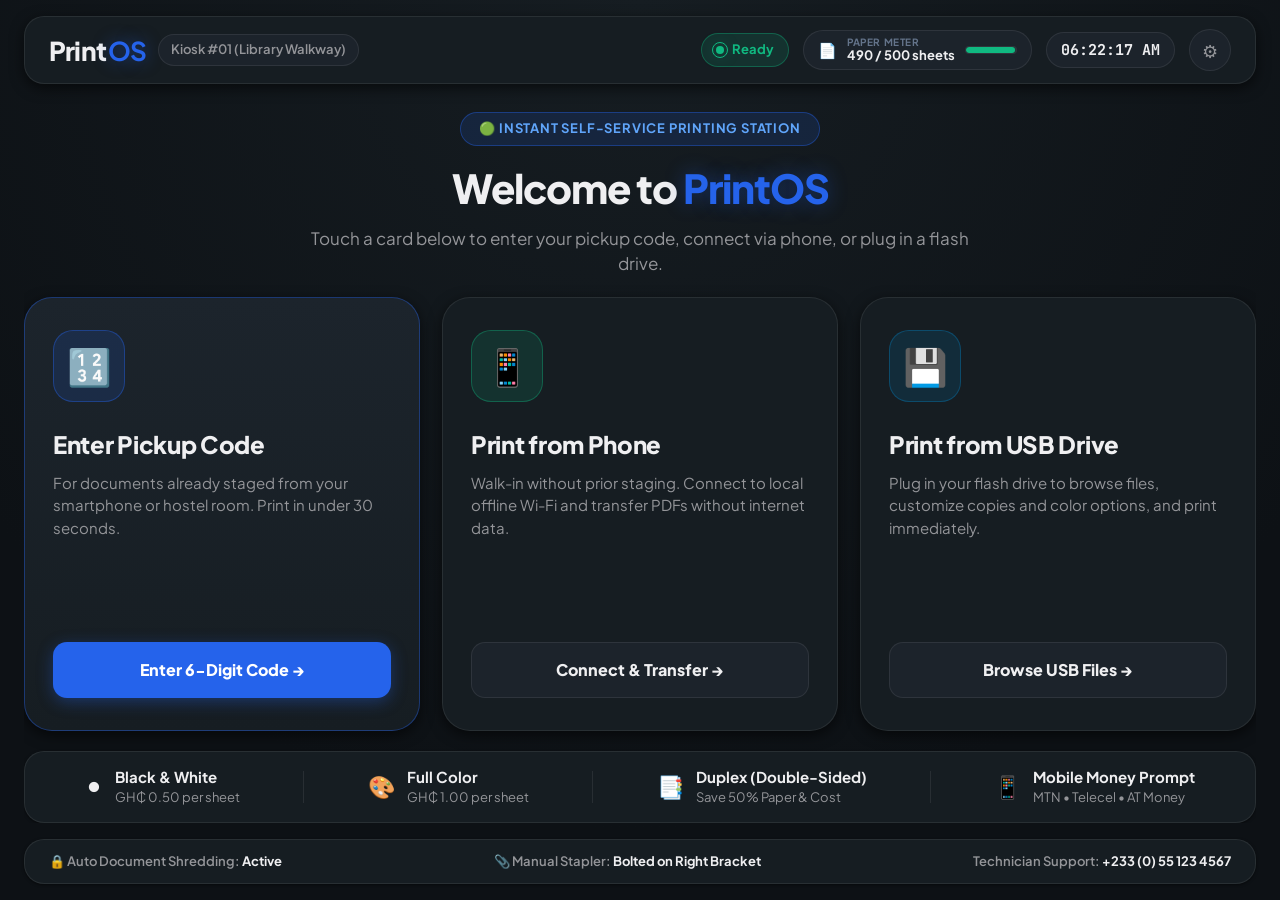
==== commit 5c7bfb1a: "feat(ui): overhaul PrintOS to Kingenious 4-Tier Dark Architecture with tactile physics, glassmorphis" ====
--- a/kiosk_ui/index.html
+++ b/kiosk_ui/index.html
@@ -2,18 +2,18 @@
 <html lang="en">
 <head>
   <meta charset="UTF-8">
-  <meta name="viewport" content="width=device-width, initial-scale=1.0, user-scalable=no">
-  <title>PrintOS Kiosk Terminal — Self-Service Printing</title>
+  <meta name="viewport" content="width=device-width, initial-scale=1.0, maximum-scale=1.0, user-scalable=no">
+  <title>PrintOS Kiosk Terminal — Self-Service Campus Printing</title>
   
   <link rel="preconnect" href="https://fonts.googleapis.com">
   <link rel="preconnect" href="https://fonts.gstatic.com" crossorigin>
   <link href="https://fonts.googleapis.com/css2?family=Plus+Jakarta+Sans:wght@400;500;600;700;800&family=JetBrains+Mono:wght@500;700;800&display=swap" rel="stylesheet">
   
-  <link rel="stylesheet" href="kiosk.css">
+  <link rel="stylesheet" href="kiosk.css?v=32">
 </head>
 <body class="kiosk-body">
 
-  <!-- Main Kiosk Wrapper -->
+  <!-- Master Kiosk Shell -->
   <div class="kiosk-container">
 
     <!-- Top Status Bar -->
@@ -21,436 +21,561 @@
       <div class="header-left">
         <div class="kiosk-brand">
           <span class="brand-badge">Print<strong>OS</strong></span>
-          <span class="kiosk-id-tag" id="kiosk-name-tag">Kiosk #01 (Central Library)</span>
+          <span class="kiosk-id-tag" id="kiosk-name-tag">Kiosk #01 (Library Walkway)</span>
         </div>
       </div>
 
       <div class="header-right">
+        <!-- Station Status Badge -->
+        <div class="status-pill" id="station-status-pill">
+          <span class="status-dot"></span>
+          <span id="station-status-text">Ready</span>
+        </div>
+
         <!-- Paper Level Gauge -->
-        <div class="header-stat paper-gauge" id="paper-gauge-stat">
-          <div class="stat-icon">📄</div>
+        <div class="header-stat" id="paper-stat-box">
+          <span class="stat-icon">📄</span>
           <div class="stat-text">
-            <span class="stat-title">Paper Level</span>
-            <span class="stat-val" id="paper-level-val">480 / 500 sheets</span>
+            <span class="stat-title">Paper Meter</span>
+            <span class="stat-val" id="paper-level-val">490 / 500 sheets</span>
           </div>
           <div class="mini-progress-bar">
-            <div class="progress-fill" id="paper-progress-fill" style="width: 96%;"></div>
-          </div>
-        </div>
-
-        <!-- Printer Spooler Status -->
-        <div class="header-stat printer-status" id="printer-status-stat">
-          <div class="status-pulse-dot" id="printer-pulse-dot"></div>
-          <div class="stat-text">
-            <span class="stat-title">Printer</span>
-            <span class="stat-val" id="printer-state-text">Ready</span>
-          </div>
-        </div>
-
-        <!-- Clock -->
+            <div class="progress-fill" id="paper-progress-fill" style="width: 98%;"></div>
+          </div>
+        </div>
+
+        <!-- Inactivity Countdown Timer -->
+        <div class="inactivity-pill" id="session-timeout-pill">
+          <span>⏱️</span>
+          <span id="session-countdown-seconds">60s</span>
+        </div>
+
+        <!-- Real-Time Clock -->
         <div class="kiosk-clock" id="kiosk-clock">12:00:00</div>
 
-        <!-- Admin Restock button (Touch friendly) -->
+        <!-- Technician Gear -->
         <button type="button" class="btn-admin-gear" id="btn-admin-gear" title="Technician Controls">⚙️</button>
       </div>
     </header>
 
-    <!-- Dynamic Screens Container -->
+    <!-- Dynamic Screen State Container -->
     <main class="kiosk-content-area">
 
-      <!-- ========================================== -->
-      <!-- VIEW 1: HOME / WELCOME SCREEN              -->
-      <!-- ========================================== -->
-      <section class="kiosk-view view-active" id="view-home">
-        <div class="home-hero">
-          <h1 class="welcome-heading">Welcome to <span>PrintOS</span></h1>
-          <p class="welcome-sub">Touch a card below to collect staged prints or upload directly.</p>
-        </div>
-
-        <div class="home-actions-grid">
-          <!-- Primary Action: Enter Code -->
-          <div class="action-card card-primary" id="card-action-collect">
-            <div class="card-icon-big">🔢</div>
-            <div class="card-info">
-              <h2>Collect Staged Job</h2>
-              <p>Enter the 6-digit pickup code from your phone PWA to pay and print in under 30 seconds.</p>
-            </div>
-            <div class="card-tap-cue">Tap to Enter Code &rarr;</div>
-          </div>
-
-          <!-- Walk-in Action: Phone Upload -->
-          <div class="action-card card-secondary" id="card-action-phone">
-            <div class="card-icon-big">📶</div>
-            <div class="card-info">
-              <h2>Local Wi-Fi Upload</h2>
-              <p>Walk-in without prior staging. Connect to local kiosk Wi-Fi and beam files directly.</p>
-            </div>
-            <div class="card-tap-cue">Upload from Phone &rarr;</div>
-          </div>
-
-          <!-- Secondary Action: USB Drive -->
-          <div class="action-card card-secondary" id="card-action-usb">
-            <div class="card-icon-big">💾</div>
-            <div class="card-info">
-              <h2>USB Drive Printing</h2>
-              <p>Plug your flash drive into the front USB port to browse and select PDF documents.</p>
-            </div>
-            <div class="card-tap-cue">Insert USB Drive &rarr;</div>
-          </div>
-        </div>
-
-        <!-- Quick Pricing Info Banner -->
-        <div class="rates-banner">
-          <div class="rate-item">
-            <span class="rate-icon">⚫</span>
-            <div>
-              <strong>Black & White</strong>
-              <small>GH₵ 0.50 per sheet</small>
-            </div>
-          </div>
-          <div class="rate-divider"></div>
-          <div class="rate-item">
-            <span class="rate-icon">🎨</span>
-            <div>
-              <strong>Full Color</strong>
-              <small>GH₵ 1.00 per sheet</small>
-            </div>
-          </div>
-          <div class="rate-divider"></div>
-          <div class="rate-item">
-            <span class="rate-icon">📱</span>
-            <div>
-              <strong>Instant MoMo Push</strong>
-              <small>MTN &bull; Telecel &bull; AT Money</small>
-            </div>
-          </div>
+      <!-- ==================================================================== -->
+      <!-- VIEW 1: HOME / ATTRACT SCREEN                                        -->
+      <!-- ==================================================================== -->
+      <section class="kiosk-view" id="view-home">
+        <div class="home-view-container">
+          
+          <div class="home-hero">
+            <div class="home-hero-badge">🟢 Instant Self-Service Printing Station</div>
+            <h1 class="welcome-heading">Welcome to <span>PrintOS</span></h1>
+            <p class="welcome-sub">Touch a card below to enter your pickup code, connect via phone, or plug in a flash drive.</p>
+          </div>
+
+          <!-- 3 Large Vertical / Grid Action Cards -->
+          <div class="home-actions-grid">
+            
+            <!-- Action 1: Pickup Code -->
+            <div class="action-card card-primary" id="card-action-collect">
+              <div>
+                <div class="card-icon-bubble">🔢</div>
+                <div class="card-info">
+                  <h2>Enter Pickup Code</h2>
+                  <p>For documents already staged from your smartphone or hostel room. Print in under 30 seconds.</p>
+                </div>
+              </div>
+              <div class="card-tap-cue">Enter 6-Digit Code &rarr;</div>
+            </div>
+
+            <!-- Action 2: Phone Upload -->
+            <div class="action-card card-secondary" id="card-action-phone">
+              <div>
+                <div class="card-icon-bubble">📱</div>
+                <div class="card-info">
+                  <h2>Print from Phone</h2>
+                  <p>Walk-in without prior staging. Connect to local offline Wi-Fi and transfer PDFs without internet data.</p>
+                </div>
+              </div>
+              <div class="card-tap-cue">Connect & Transfer &rarr;</div>
+            </div>
+
+            <!-- Action 3: USB Drive -->
+            <div class="action-card card-tertiary" id="card-action-usb">
+              <div>
+                <div class="card-icon-bubble">💾</div>
+                <div class="card-info">
+                  <h2>Print from USB Drive</h2>
+                  <p>Plug in your flash drive to browse files, customize copies and color options, and print immediately.</p>
+                </div>
+              </div>
+              <div class="card-tap-cue">Browse USB Files &rarr;</div>
+            </div>
+
+          </div>
+
+          <!-- Bottom Rates Banner -->
+          <div class="rates-banner">
+            <div class="rate-item">
+              <span class="rate-icon">⚫</span>
+              <div class="rate-text">
+                <strong>Black & White</strong>
+                <small>GH₵ 0.50 per sheet</small>
+              </div>
+            </div>
+            <div class="rate-divider"></div>
+            <div class="rate-item">
+              <span class="rate-icon">🎨</span>
+              <div class="rate-text">
+                <strong>Full Color</strong>
+                <small>GH₵ 1.00 per sheet</small>
+              </div>
+            </div>
+            <div class="rate-divider"></div>
+            <div class="rate-item">
+              <span class="rate-icon">📑</span>
+              <div class="rate-text">
+                <strong>Duplex (Double-Sided)</strong>
+                <small>Save 50% Paper & Cost</small>
+              </div>
+            </div>
+            <div class="rate-divider"></div>
+            <div class="rate-item">
+              <span class="rate-icon">📱</span>
+              <div class="rate-text">
+                <strong>Mobile Money Prompt</strong>
+                <small>MTN &bull; Telecel &bull; AT Money</small>
+              </div>
+            </div>
+          </div>
+
         </div>
       </section>
 
 
-      <!-- ========================================== -->
-      <!-- VIEW 2: NUMERIC KEYPAD PICKUP CODE ENTRY   -->
-      <!-- ========================================== -->
+      <!-- ==================================================================== -->
+      <!-- VIEW 2: ENTER PICKUP CODE SCREEN                                     -->
+      <!-- ==================================================================== -->
       <section class="kiosk-view" id="view-keypad" style="display: none;">
         <div class="view-header-bar">
-          <button type="button" class="btn-kiosk-back" id="btn-back-home">&larr; Return to Home</button>
-          <h2>Enter 6-Digit Pickup Code</h2>
-          <div class="placeholder-spacer"></div>
-        </div>
-
-        <div class="keypad-layout">
-          <!-- Code Display Slots -->
-          <div class="code-entry-section">
-            <p class="code-prompt">Type the code displayed on your smartphone:</p>
+          <div class="view-header-left">
+            <button type="button" class="btn-kiosk-back" id="btn-back-home">&larr; Back to Home</button>
+            <div class="view-title-wrap">
+              <h2>Enter 6-Digit Pickup Code</h2>
+              <p>Type the code displayed on your smartphone</p>
+            </div>
+          </div>
+        </div>
+
+        <div class="keypad-container">
+          
+          <!-- Left: Digit Slots Display -->
+          <div class="keypad-left-col">
+            <p class="keypad-guidance">Enter the numbers shown in your confirmation card:</p>
             
-            <div class="digits-display-frame">
-              <div class="digit-box" id="slot-0">&bull;</div>
-              <div class="digit-box" id="slot-1">&bull;</div>
-              <div class="digit-box" id="slot-2">&bull;</div>
+            <!-- 6 Digit Slots: Displaying UNMASKED Numbers in Monospace (4 8 2 - 9 0 1) -->
+            <div class="digit-boxes-container">
+              <div class="digit-box" id="slot-0">&nbsp;</div>
+              <div class="digit-box" id="slot-1">&nbsp;</div>
+              <div class="digit-box" id="slot-2">&nbsp;</div>
               <div class="digit-separator">-</div>
-              <div class="digit-box" id="slot-3">&bull;</div>
-              <div class="digit-box" id="slot-4">&bull;</div>
-              <div class="digit-box" id="slot-5">&bull;</div>
-            </div>
-
-            <div class="code-error-msg" id="keypad-error-msg" style="display: none;">
-              Invalid or expired pickup code. Please check and try again.
-            </div>
-
-            <div class="code-helper-tip">
-              💡 Example format: <strong>482 - 901</strong>. Staged jobs remain active for 24 hours.
-            </div>
-          </div>
-
-          <!-- Touch-Screen Virtual Numpad -->
-          <div class="virtual-numpad">
-            <button type="button" class="num-key" data-key="1">1</button>
-            <button type="button" class="num-key" data-key="2">2</button>
-            <button type="button" class="num-key" data-key="3">3</button>
-
-            <button type="button" class="num-key" data-key="4">4</button>
-            <button type="button" class="num-key" data-key="5">5</button>
-            <button type="button" class="num-key" data-key="6">6</button>
-
-            <button type="button" class="num-key" data-key="7">7</button>
-            <button type="button" class="num-key" data-key="8">8</button>
-            <button type="button" class="num-key" data-key="9">9</button>
-
-            <button type="button" class="num-key key-clear" data-key="CLEAR">C</button>
-            <button type="button" class="num-key" data-key="0">0</button>
-            <button type="button" class="num-key key-backspace" data-key="BACKSPACE">⌫</button>
-          </div>
+              <div class="digit-box" id="slot-3">&nbsp;</div>
+              <div class="digit-box" id="slot-4">&nbsp;</div>
+              <div class="digit-box" id="slot-5">&nbsp;</div>
+            </div>
+
+            <!-- Instant Verification / Error Alert -->
+            <div class="keypad-feedback-box">
+              <div class="keypad-error-msg" id="keypad-error-msg" style="display: none;">
+                <span>⚠️</span>
+                <span id="keypad-error-text">Invalid code. Please check and try again.</span>
+              </div>
+              <div class="keypad-verifying-msg" id="keypad-verifying-msg" style="display: none;">
+                <span>⏳</span>
+                <span>Locating document & verifying kiosk hardware...</span>
+              </div>
+            </div>
+
+            <div class="keypad-hint-box">
+              <span>ℹ️</span>
+              <span>Codes remain valid for 24 hours. Your document is held safely in temporary buffer.</span>
+            </div>
+          </div>
+
+          <!-- Right: 3x4 On-Screen Keypad -->
+          <div class="keypad-right-col">
+            <div class="virtual-keypad-matrix">
+              <button type="button" class="num-key" data-key="1">1</button>
+              <button type="button" class="num-key" data-key="2">2</button>
+              <button type="button" class="num-key" data-key="3">3</button>
+
+              <button type="button" class="num-key" data-key="4">4</button>
+              <button type="button" class="num-key" data-key="5">5</button>
+              <button type="button" class="num-key" data-key="6">6</button>
+
+              <button type="button" class="num-key" data-key="7">7</button>
+              <button type="button" class="num-key" data-key="8">8</button>
+              <button type="button" class="num-key" data-key="9">9</button>
+
+              <button type="button" class="num-key key-clear" data-key="CLEAR">Clear</button>
+              <button type="button" class="num-key" data-key="0">0</button>
+              <button type="button" class="num-key key-backspace" data-key="BACKSPACE">⌫</button>
+            </div>
+          </div>
+
         </div>
       </section>
 
 
-      <!-- ========================================== -->
-      <!-- VIEW 3: JOB SUMMARY & PRE-FLIGHT CHECK     -->
-      <!-- ========================================== -->
+      <!-- ==================================================================== -->
+      <!-- VIEW 3: USB FILE EXPLORER (BROWSER)                                  -->
+      <!-- ==================================================================== -->
+      <section class="kiosk-view" id="view-usb-browser" style="display: none;">
+        <div class="view-header-bar">
+          <div class="view-header-left">
+            <button type="button" class="btn-kiosk-back" id="btn-back-usb-home">&larr; Back to Home</button>
+            <div class="view-title-wrap">
+              <h2>USB Drive File Explorer</h2>
+              <p>Select a PDF document to configure your print options</p>
+            </div>
+          </div>
+          <div class="status-pill" id="usb-drive-status-badge">
+            <span class="status-dot"></span>
+            <span id="usb-drive-label-text">Scanning for USB...</span>
+          </div>
+        </div>
+
+        <div class="usb-main-layout">
+          
+          <!-- State A: Waiting for USB Insertion -->
+          <div class="usb-detecting-card" id="usb-waiting-view" style="display: flex;">
+            <div class="usb-pulse-hero">🔌</div>
+            <h3>Insert Your USB Flash Drive</h3>
+            <p>Please insert your flash drive into the front USB port below this touchscreen. PrintOS will detect it automatically and display your PDF documents.</p>
+            
+            <div class="usb-status-tag">
+              <span class="status-dot"></span>
+              <span>Actively monitoring USB ports in real time...</span>
+            </div>
+
+            <!-- Virtual Drive / Simulation option so user is never stuck -->
+            <div class="usb-sim-trigger-box">
+              <p>Testing on dev workstation or without a physical USB?</p>
+              <button type="button" class="btn-simulate-usb" id="btn-open-simulated-usb">
+                <span>📁</span>
+                <span>Open Simulated USB Drive (Sample Assignments)</span>
+              </button>
+              <input type="file" id="kiosk-usb-file-picker" accept="application/pdf" style="display: none;">
+            </div>
+          </div>
+
+          <!-- State B: Connected & Browsing Files -->
+          <div class="usb-browser-wrapper" id="usb-files-view" style="display: none;">
+            <div class="usb-browser-toolbar">
+              <div class="usb-path-badge" id="usb-breadcrumb">
+                <span>📁</span>
+                <span id="usb-path-text">USB Drive (D:)</span>
+              </div>
+              <div class="usb-toolbar-actions">
+                <button type="button" class="btn-toolbar" id="btn-usb-nav-up" style="display: none;">
+                  <span>⬆</span>
+                  <span>Up Folder</span>
+                </button>
+                <button type="button" class="btn-toolbar" id="btn-refresh-usb">
+                  <span>🔄</span>
+                  <span>Refresh</span>
+                </button>
+              </div>
+            </div>
+
+            <!-- Scrollable File Rows -->
+            <div class="usb-file-list" id="usb-file-list">
+              <!-- Dynamically populated files -->
+            </div>
+          </div>
+
+        </div>
+      </section>
+
+
+      <!-- ==================================================================== -->
+      <!-- VIEW 4: PRE-FLIGHT HEALTH & PAYMENT SCREEN                           -->
+      <!-- ==================================================================== -->
       <section class="kiosk-view" id="view-summary" style="display: none;">
         <div class="view-header-bar">
-          <button type="button" class="btn-kiosk-back" id="btn-back-keypad">&larr; Back to Code</button>
-          <h2>Document Ready for Release</h2>
-          <div class="code-tag-badge" id="summary-code-badge">CODE: 000-000</div>
-        </div>
-
-        <div class="summary-columns">
+          <div class="view-header-left">
+            <button type="button" class="btn-kiosk-back" id="btn-back-summary">&larr; Back</button>
+            <div class="view-title-wrap">
+              <h2>Review Document & Release</h2>
+              <p>Hardware pre-flight check passed &bull; Ready for instant Mobile Money spooling</p>
+            </div>
+          </div>
+          <div class="kiosk-id-tag" id="summary-code-badge">PICKUP CODE: 000-000</div>
+        </div>
+
+        <div class="checkout-grid">
           
-          <!-- Column 1: Document Details -->
-          <div class="summary-panel doc-details-panel">
-            <h3 class="panel-heading">Document Specifications</h3>
-            
-            <div class="doc-icon-strip">
-              <div class="doc-icon-large">PDF</div>
-              <div class="doc-title-block">
-                <span class="doc-filename" id="sum-filename">lecture-notes.pdf</span>
-                <span class="doc-meta-sub" id="sum-filemeta">Uploaded remotely via Customer PWA</span>
-              </div>
-            </div>
-
-            <div class="details-table">
-              <div class="detail-row">
-                <span class="dk">Total Pages:</span>
-                <strong class="dv" id="sum-pages">4 pages</strong>
-              </div>
-              <div class="detail-row">
-                <span class="dk">Print Copies:</span>
-                <strong class="dv" id="sum-copies">1 copy</strong>
-              </div>
-              <div class="detail-row">
-                <span class="dk">Color Mode:</span>
-                <strong class="dv" id="sum-color">Black & White</strong>
-              </div>
-              <div class="detail-row">
-                <span class="dk">Layout:</span>
-                <strong class="dv" id="sum-duplex">Double-Sided (Duplex)</strong>
-              </div>
-              <div class="detail-row highlight-row">
-                <span class="dk">Physical Sheets Required:</span>
-                <strong class="dv dv-highlight" id="sum-sheets">2 sheets</strong>
-              </div>
-            </div>
-
-            <!-- Pre-Flight Health Check Results -->
-            <div class="preflight-box">
-              <div class="preflight-header">
-                <span class="preflight-title">Hardware Pre-Flight Status</span>
-                <span class="preflight-badge badge-pass" id="preflight-overall-badge">ALL SYSTEMS GO</span>
-              </div>
-              <div class="preflight-checks">
-                <div class="check-item" id="check-paper">
+          <!-- Column 1: Specifications & Hardware Health -->
+          <div class="checkout-panel">
+            <div>
+              <h3>
+                <span>Document Details</span>
+                <button type="button" id="btn-edit-config" class="btn-toolbar" style="padding: 4px 12px; font-size: 13px; display: none;">Edit Options ✏️</button>
+              </h3>
+
+              <div class="specs-table">
+                <div class="spec-line">
+                  <span class="spec-k">File Name:</span>
+                  <span class="spec-v" id="sum-filename">document.pdf</span>
+                </div>
+                <div class="spec-line">
+                  <span class="spec-k">Total Document Pages:</span>
+                  <span class="spec-v" id="sum-pages">4 pages</span>
+                </div>
+                <div class="spec-line">
+                  <span class="spec-k">Print Copies:</span>
+                  <span class="spec-v" id="sum-copies">1 copy</span>
+                </div>
+                <div class="spec-line">
+                  <span class="spec-k">Color Mode:</span>
+                  <span class="spec-v" id="sum-color">Black & White</span>
+                </div>
+                <div class="spec-line">
+                  <span class="spec-k">Layout:</span>
+                  <span class="spec-v" id="sum-duplex">Single-Sided</span>
+                </div>
+                <div class="spec-line highlight">
+                  <span class="spec-k">Physical Sheets Required:</span>
+                  <span class="spec-v" id="sum-sheets">4 sheets</span>
+                </div>
+              </div>
+            </div>
+
+            <!-- Hardware Pre-Flight Verification -->
+            <div class="preflight-health-box">
+              <div class="preflight-title-row">
+                <span>Hardware Pre-Flight Status</span>
+                <span class="preflight-badge-pass" id="preflight-overall-badge">All Systems Ready</span>
+              </div>
+              <div class="preflight-checklist">
+                <div class="check-item ok" id="chk-paper-item">
                   <span class="check-icon">✓</span>
-                  <span class="check-label">Paper Available: <strong id="chk-paper-text">480 sheets (Need 2)</strong></span>
-                </div>
-                <div class="check-item" id="check-printer">
+                  <span>Paper Supply: <strong id="chk-paper-text">490 Available (Need 4)</strong></span>
+                </div>
+                <div class="check-item ok" id="chk-printer-item">
                   <span class="check-icon">✓</span>
-                  <span class="check-label">Printer Spooler: <strong id="chk-printer-text">Online & Ready</strong></span>
-                </div>
-                <div class="check-item" id="check-disk">
+                  <span>Spooler Hardware: <strong id="chk-printer-text">Online & Ready</strong></span>
+                </div>
+                <div class="check-item ok" id="chk-disk-item">
                   <span class="check-icon">✓</span>
-                  <span class="check-label">Kiosk Buffer: <strong>Ready (> 50MB free)</strong></span>
-                </div>
-              </div>
-            </div>
-
-          </div>
-
-          <!-- Column 2: Payment & Action -->
-          <div class="summary-panel payment-panel">
-            <h3 class="panel-heading">Payment Breakdown</h3>
-
-            <div class="price-hero-box">
-              <span class="price-hero-label">Amount Due</span>
-              <div class="price-hero-figure">
-                <span class="currency-symbol">GH₵</span>
-                <span class="amount-number" id="sum-total-price">1.00</span>
-              </div>
-              <p class="momo-network-note">Charges via Mobile Money USSD Push Prompt</p>
-            </div>
-
-            <!-- Phone Verification for MoMo -->
-            <div class="momo-phone-box">
-              <label for="kiosk-momo-phone">Confirm Mobile Money Number:</label>
-              <div class="momo-input-wrapper">
-                <span class="prefix">🇬🇭 +233</span>
-                <input type="tel" id="kiosk-momo-phone" placeholder="024 123 4567" class="kiosk-phone-field">
-              </div>
-              <small>A prompt will pop up on this phone immediately upon tapping below.</small>
-            </div>
-
-            <!-- Action Button -->
-            <button type="button" class="btn-pay-print" id="btn-pay-print">
-              <span class="btn-pay-icon">💳</span>
-              <span class="btn-pay-text">Pay with MoMo & Print</span>
+                  <span>Secure Scratch Space: <strong>Ready (> 50MB)</strong></span>
+                </div>
+              </div>
+            </div>
+          </div>
+
+          <!-- Column 2: Payment Breakdown & MoMo Entry -->
+          <div class="checkout-panel">
+            <div>
+              <h3>
+                <span>Mobile Money Payment</span>
+                <span style="font-size: 13px; font-weight: 600; color: var(--text-muted);">Instant USSD Push</span>
+              </h3>
+
+              <div class="price-due-box">
+                <div class="price-due-label">Total Amount Due</div>
+                <div class="price-due-figure">GH₵ <span id="sum-total-price">2.00</span></div>
+              </div>
+
+              <!-- MoMo Phone Input with On-Screen Keypad -->
+              <div class="phone-entry-section">
+                <label style="font-size: 14px; font-weight: 700; color: var(--text-secondary);">Confirm MoMo Number for USSD Prompt:</label>
+                <div class="phone-entry-display">
+                  <span class="phone-prefix">🇬🇭 +233</span>
+                  <span class="phone-digits" id="momo-phone-display">024 123 4567</span>
+                </div>
+
+                <!-- On-Screen Numeric Keypad for Phone Number Entry -->
+                <div class="mini-keypad-grid" id="momo-keypad-matrix">
+                  <button type="button" class="mini-num-key" data-momo="1">1</button>
+                  <button type="button" class="mini-num-key" data-momo="2">2</button>
+                  <button type="button" class="mini-num-key" data-momo="3">3</button>
+                  <button type="button" class="mini-num-key" data-momo="4">4</button>
+                  <button type="button" class="mini-num-key" data-momo="5">5</button>
+                  <button type="button" class="mini-num-key" data-momo="6">6</button>
+                  <button type="button" class="mini-num-key" data-momo="7">7</button>
+                  <button type="button" class="mini-num-key" data-momo="8">8</button>
+                  <button type="button" class="mini-num-key" data-momo="9">9</button>
+                  <button type="button" class="mini-num-key" data-momo="CLEAR" style="font-size: 14px; color: var(--rose);">Clear</button>
+                  <button type="button" class="mini-num-key" data-momo="0">0</button>
+                  <button type="button" class="mini-num-key" data-momo="BACK">⌫</button>
+                </div>
+              </div>
+            </div>
+
+            <!-- Pay & Print Button -->
+            <button type="button" class="btn-momo-pay-cta" id="btn-pay-print">
+              <span>💳</span>
+              <span id="btn-pay-text">Pay GH₵ 2.00 via Mobile Money & Print</span>
             </button>
-
-            <p class="kiosk-policy-note">
-              🔒 Safe & Unattended &bull; Auto-shredding active &bull; Bolted manual stapler on right
-            </p>
           </div>
 
         </div>
       </section>
 
 
-      <!-- ========================================== -->
-      <!-- VIEW 4: LIVE PRINT PIPELINE EXECUTION      -->
-      <!-- ========================================== -->
+      <!-- ==================================================================== -->
+      <!-- VIEW 5: LIVE PROCESSING & SPOOLING SCREEN                            -->
+      <!-- ==================================================================== -->
       <section class="kiosk-view" id="view-printing" style="display: none;">
-        <div class="printing-container">
+        <div class="processing-container">
           
-          <div class="print-animation-box">
-            <div class="printer-illustration">
-              <div class="paper-slot"></div>
-              <div class="animated-paper-feed" id="animated-paper-feed"></div>
-              <div class="printer-tray"></div>
-            </div>
-          </div>
-
-          <h2 class="print-headline" id="print-step-title">Verifying Hardware Pre-Flight...</h2>
-          <p class="print-subline" id="print-step-desc">Checking paper levels and spooler readiness.</p>
-
-          <!-- Stepper Process Tracker -->
-          <div class="pipeline-stepper">
-            <div class="pipe-step step-done" id="pipe-step-1">
-              <div class="pipe-circle">1</div>
-              <span class="pipe-name">Hardware Check</span>
-            </div>
-            <div class="pipe-connector" id="pipe-conn-1"></div>
-            
-            <div class="pipe-step step-active" id="pipe-step-2">
-              <div class="pipe-circle">2</div>
-              <span class="pipe-name">MoMo USSD Approval</span>
-            </div>
-            <div class="pipe-connector" id="pipe-conn-2"></div>
-
-            <div class="pipe-step" id="pipe-step-3">
-              <div class="pipe-circle">3</div>
-              <span class="pipe-name">Spooling Document</span>
-            </div>
-            <div class="pipe-connector" id="pipe-conn-3"></div>
-
-            <div class="pipe-step" id="pipe-step-4">
-              <div class="pipe-circle">4</div>
-              <span class="pipe-name">Printing & Paper Out</span>
-            </div>
-          </div>
-
-          <!-- USSD Interactive Phone Simulation Popup (Displays when waiting for MoMo) -->
-          <div class="ussd-sim-card" id="ussd-sim-card" style="display: none;">
-            <div class="ussd-header">
-              <span class="ussd-dot"></span>
-              <span>USSD Prompt Sent to Your Mobile Phone</span>
-            </div>
-            <p class="ussd-prompt-text">
-              "Pay GH₵ <span id="ussd-price-val">1.00</span> to PrintOS Kiosk #01? Approving via simulated gateway..."
-            </p>
-            <div class="ussd-countdown-bar"><div class="ussd-fill"></div></div>
-          </div>
-
-          <!-- Final Success Alert -->
-          <div class="print-success-box" id="print-success-box" style="display: none;">
-            <div class="success-check-big">✓</div>
-            <h3>Print Job Complete!</h3>
-            <p>Please collect your sheets from the collection tray below. Have a great day!</p>
-            <div class="auto-reset-tag">Returning to Home screen in <strong id="reset-seconds">8</strong>s...</div>
-            <button type="button" class="btn-finish-now" id="btn-finish-now">Finish Now</button>
+          <div class="processing-hero-icon" id="proc-icon">⚙️</div>
+          <h2 class="proc-headline" id="print-step-title">Hardware Pre-Flight Active</h2>
+          <p class="proc-subline" id="print-step-desc">Connecting to printer spooler and locking paper buffer...</p>
+
+          <!-- 4-Step Progress Stepper Timeline -->
+          <div class="timeline-stepper">
+            <div class="step-node active" id="pipe-step-1">
+              <div class="step-circle">1</div>
+              <span class="step-label">Health Check</span>
+            </div>
+            <div class="step-track-line" id="pipe-conn-1"></div>
+
+            <div class="step-node" id="pipe-step-2">
+              <div class="step-circle">2</div>
+              <span class="step-label">MoMo Approval</span>
+            </div>
+            <div class="step-track-line" id="pipe-conn-2"></div>
+
+            <div class="step-node" id="pipe-step-3">
+              <div class="step-circle">3</div>
+              <span class="step-label">Spooling File</span>
+            </div>
+            <div class="step-track-line" id="pipe-conn-3"></div>
+
+            <div class="step-node" id="pipe-step-4">
+              <div class="step-circle">4</div>
+              <span class="step-label">Printing Out</span>
+            </div>
+          </div>
+
+          <!-- Simulated USSD Notification Prompt Card -->
+          <div class="simulated-ussd-card" id="ussd-sim-card" style="display: none;">
+            <div class="ussd-card-header">
+              <span>📲</span>
+              <span>USSD Prompt Dispatched to Mobile Phone</span>
+            </div>
+            <div class="ussd-card-body" id="ussd-prompt-msg">
+              "Pay GH₵ 2.00 to PrintOS Station #01? Please approve on your phone..."
+            </div>
+            <div class="ussd-progress-track">
+              <div class="ussd-progress-fill" id="ussd-progress-fill"></div>
+            </div>
           </div>
 
         </div>
       </section>
 
 
-      <!-- ========================================== -->
-      <!-- VIEW 5: LOCAL WI-FI DIRECT UPLOAD (WALK-IN)-->
-      <!-- ========================================== -->
+      <!-- ==================================================================== -->
+      <!-- VIEW 6: PRINT COMPLETION SCREEN                                      -->
+      <!-- ==================================================================== -->
+      <section class="kiosk-view" id="view-completion" style="display: none;">
+        <div class="complete-container">
+          
+          <div class="complete-check-hero">✓</div>
+          <h2 class="complete-headline">Print Job Complete!</h2>
+          <p class="complete-subline">Your pages have been spooled and printed successfully. Please collect your documents below.</p>
+
+          <div class="tray-collection-card">
+            <div class="tray-icon">📬</div>
+            <div class="tray-details">
+              <strong>Collect Sheets from Output Tray</strong>
+              <span>Heavy-duty manual stapler is bolted to the right bracket for your convenience.</span>
+            </div>
+          </div>
+
+          <div class="complete-actions">
+            <div class="reset-countdown-tag">
+              Auto-returning to Home in <strong id="reset-seconds">10</strong>s...
+            </div>
+            <button type="button" class="btn-done-reset" id="btn-finish-now">
+              <span>Finish & Reset Kiosk</span>
+              <span>&rarr;</span>
+            </button>
+          </div>
+
+        </div>
+      </section>
+
+
+      <!-- ==================================================================== -->
+      <!-- VIEW 7: LOCAL WI-FI DIRECT UPLOAD (WALK-IN)                          -->
+      <!-- ==================================================================== -->
       <section class="kiosk-view" id="view-wifi" style="display: none;">
         <div class="view-header-bar">
-          <button type="button" class="btn-kiosk-back" id="btn-back-wifi-home">&larr; Return to Home</button>
-          <h2>Walk-In Phone Upload (Zero Internet Data)</h2>
-          <div class="placeholder-spacer"></div>
-        </div>
-
-        <div class="wifi-walkin-grid">
+          <div class="view-header-left">
+            <button type="button" class="btn-kiosk-back" id="btn-back-wifi-home">&larr; Back to Home</button>
+            <div class="view-title-wrap">
+              <h2>Walk-In Phone Transfer (Zero Internet Data)</h2>
+              <p>Transfer documents locally from your smartphone without incurring cellular data charges</p>
+            </div>
+          </div>
+          <div class="status-pill">
+            <span class="status-dot"></span>
+            <span>Local Offline Hotspot</span>
+          </div>
+        </div>
+
+        <div class="wifi-container-grid">
           
-          <div class="wifi-instructions-card">
-            <h3>How to Upload Over Local Wi-Fi:</h3>
-            
-            <div class="wifi-step">
-              <div class="step-num">1</div>
-              <div class="step-content">
-                <strong>Connect your phone to Kiosk Wi-Fi:</strong>
-                <p>SSID: <code id="wifi-ssid">PrintOS-Kiosk-01</code> &bull; Password: <code>printfree</code></p>
-              </div>
-            </div>
-
-            <div class="wifi-step">
-              <div class="step-num">2</div>
-              <div class="step-content">
-                <strong>Scan the QR code or open browser:</strong>
-                <p>Visit URL: <code id="wifi-url-display">http://192.168.1.100:8000/upload</code></p>
-              </div>
-            </div>
-
-            <div class="wifi-step">
-              <div class="step-num">3</div>
-              <div class="step-content">
-                <strong>Select your PDF and tap "Upload":</strong>
-                <p>The document transfers over local Wi-Fi in seconds without using mobile data!</p>
-              </div>
-            </div>
+          <div class="wifi-steps-card">
+            <div>
+              <div class="wifi-step-item">
+                <div class="wifi-step-num">1</div>
+                <div class="wifi-step-body">
+                  <strong>Connect Phone to Kiosk Wi-Fi:</strong>
+                  <p>Network SSID: <code id="wifi-ssid">PrintOS-Kiosk-01</code> &bull; Password: <code>printfree</code></p>
+                </div>
+              </div>
+
+              <div class="wifi-step-item">
+                <div class="wifi-step-num">2</div>
+                <div class="wifi-step-body">
+                  <strong>Scan QR Code or Open Web Browser:</strong>
+                  <p>Visit URL: <code id="wifi-url-display">http://192.168.1.100:8000/upload</code></p>
+                </div>
+              </div>
+
+              <div class="wifi-step-item">
+                <div class="wifi-step-num">3</div>
+                <div class="wifi-step-body">
+                  <strong>Select PDF and Generate Pickup Code:</strong>
+                  <p>Your document transfers to this kiosk buffer in seconds. Enter the 6-digit code on this screen.</p>
+                </div>
+              </div>
+            </div>
+
+            <button type="button" class="btn-kiosk-back" id="btn-wifi-to-keypad" style="align-self: flex-start;">
+              <span>I Have My Code &rarr;</span>
+            </button>
           </div>
 
           <div class="wifi-qr-card">
-            <div class="qr-canvas-container">
-              <!-- Dynamically generated SVG / QR -->
-              <div id="wifi-qr-code" class="qr-code-box"></div>
-            </div>
-            <p class="qr-hint">Scan with your smartphone camera</p>
+            <div class="qr-frame">
+              <div id="wifi-qr-code" class="qr-code-svg-wrap"></div>
+            </div>
+            <p style="font-size: 15px; font-weight: 700; color: var(--text-primary); margin-bottom: 4px;">Point Camera at QR Code</p>
+            <p style="font-size: 13px; color: var(--text-secondary);">Direct connection to local staging web app</p>
           </div>
 
         </div>
       </section>
 
-      <!-- ========================================== -->
-      <!-- VIEW 6: USB DRIVE BROWSER & DETECTION     -->
-      <!-- ========================================== -->
-      <section class="kiosk-view" id="view-usb-browser" style="display: none;">
-        <div class="view-header-bar">
-          <button type="button" class="btn-kiosk-back" id="btn-back-usb-home">&larr; Return to Home</button>
-          <h2>USB Flash Drive Printing</h2>
-          <div class="code-tag-badge" id="usb-drive-status-badge">Detecting...</div>
-        </div>
-
-        <!-- State 1: No USB Inserted -->
-        <div class="usb-waiting-container" id="usb-waiting-view" style="display: flex;">
-          <div class="usb-pulse-icon">🔌</div>
-          <h3 class="usb-main-heading">No USB Drive Detected</h3>
-          <p class="usb-sub-heading">Please plug your USB flash drive into the front port below the screen.</p>
-          <div class="usb-scanning-badge">
-            <span class="status-pulse-dot"></span>
-            <span>Listening for USB insertion in real time...</span>
-          </div>
-          <p class="usb-kiosk-tip">The screen will automatically open your files the moment the flash drive is inserted.</p>
-        </div>
-
-        <!-- State 2: USB Inserted & File Browser -->
-        <div class="usb-browser-container" id="usb-files-view" style="display: none;">
-          <div class="usb-browser-toolbar">
-            <div class="usb-breadcrumb" id="usb-breadcrumb">📁 USB Drive (D:)</div>
-            <button type="button" class="btn-kiosk-back" id="btn-usb-nav-up" style="display: none; padding: 8px 16px; font-size: 14px;">⬆ Up One Folder</button>
-            <button type="button" class="btn-kiosk-back" id="btn-refresh-usb" style="padding: 8px 16px; font-size: 14px;">🔄 Refresh</button>
-          </div>
-
-          <div class="usb-file-list" id="usb-file-list">
-            <!-- Dynamically populated files -->
-          </div>
-        </div>
-      </section>
-
     </main>
 
-    <!-- Kiosk Footer Notification / Security Bar -->
+    <!-- Kiosk Footer Bar -->
     <footer class="kiosk-footer">
       <div class="footer-item">
         <span>🔒 Auto Document Shredding: <strong>Active</strong></span>
@@ -465,63 +590,181 @@
 
   </div>
 
-  <!-- Admin / Maintenance Modal -->
-  <div class="admin-modal-backdrop" id="admin-modal" style="display: none;">
+
+  <!-- ====================================================================== -->
+  <!-- DEDICATED PRINT CONFIGURATION MODAL / DRAWER (THE CRITICAL FIX)         -->
+  <!-- ====================================================================== -->
+  <div class="config-modal-backdrop" id="config-modal" style="display: none;">
+    <div class="config-modal-card">
+      
+      <!-- Modal Header -->
+      <div class="config-modal-header">
+        <h3>
+          <span>⚙️</span>
+          <span>Configure Print Options</span>
+        </h3>
+        <button type="button" class="btn-close-modal" id="btn-close-config" title="Close">&times;</button>
+      </div>
+
+      <!-- Modal Body -->
+      <div class="config-modal-body">
+        
+        <!-- Selected File Banner -->
+        <div class="config-file-card">
+          <div class="config-file-badge">PDF</div>
+          <div class="config-file-details">
+            <div class="config-file-name" id="cfg-filename">document.pdf</div>
+            <div class="config-file-meta">
+              <span id="cfg-filesize">1.4 MB</span> &bull; 
+              <span class="usb-page-pill" id="cfg-pages">4 Pages Detected</span>
+            </div>
+          </div>
+        </div>
+
+        <!-- Attribute 1: Copies Stepper -->
+        <div class="config-group">
+          <div class="config-label-row">
+            <span class="config-label-title">Number of Copies</span>
+            <span class="config-label-sub">Physical sets to print</span>
+          </div>
+          <div class="stepper-row">
+            <span style="font-weight: 700; font-size: 15px; color: var(--text-secondary);">Sets:</span>
+            <div class="stepper-controls">
+              <button type="button" class="btn-stepper" id="cfg-btn-minus">&minus;</button>
+              <span class="stepper-display" id="cfg-copies-val">1</span>
+              <button type="button" class="btn-stepper" id="cfg-btn-plus">&plus;</button>
+            </div>
+          </div>
+        </div>
+
+        <!-- Attribute 2: Color Mode Selector (Large Pill Cards) -->
+        <div class="config-group">
+          <div class="config-label-row">
+            <span class="config-label-title">Color Mode</span>
+            <span class="config-label-sub">High contrast toner allocation</span>
+          </div>
+          <div class="pill-options-grid" id="cfg-color-options">
+            <div class="selectable-pill-card selected" data-color="BW">
+              <div class="pill-card-content">
+                <span class="pill-card-icon">⚫</span>
+                <div class="pill-card-text">
+                  <strong>Black & White</strong>
+                  <small>GH₵ 0.50 / sheet</small>
+                </div>
+              </div>
+              <div class="pill-check-indicator">✓</div>
+            </div>
+
+            <div class="selectable-pill-card" data-color="COLOR">
+              <div class="pill-card-content">
+                <span class="pill-card-icon">🎨</span>
+                <div class="pill-card-text">
+                  <strong>Full Color</strong>
+                  <small>GH₵ 1.00 / sheet</small>
+                </div>
+              </div>
+              <div class="pill-check-indicator">✓</div>
+            </div>
+          </div>
+        </div>
+
+        <!-- Attribute 3: Page Layout Selector (Large Pill Cards) -->
+        <div class="config-group">
+          <div class="config-label-row">
+            <span class="config-label-title">Page Layout (Sides)</span>
+            <span class="config-label-sub">Duplex saves sheets & cost</span>
+          </div>
+          <div class="pill-options-grid" id="cfg-duplex-options">
+            <div class="selectable-pill-card selected" data-duplex="SIMPLEX">
+              <div class="pill-card-content">
+                <span class="pill-card-icon">📄</span>
+                <div class="pill-card-text">
+                  <strong>Single-Sided</strong>
+                  <small>1 sheet per page</small>
+                </div>
+              </div>
+              <div class="pill-check-indicator">✓</div>
+            </div>
+
+            <div class="selectable-pill-card" data-duplex="DUPLEX">
+              <div class="pill-card-content">
+                <span class="pill-card-icon">📑</span>
+                <div class="pill-card-text">
+                  <div style="display: flex; align-items: center; gap: 8px;">
+                    <strong>Double-Sided</strong>
+                    <span class="badge-tag-green">Save 50% Paper!</span>
+                  </div>
+                  <small>Duplex (Front & Back)</small>
+                </div>
+              </div>
+              <div class="pill-check-indicator">✓</div>
+            </div>
+          </div>
+        </div>
+
+      </div>
+
+      <!-- Persistent Sticky Bottom Action Bar inside Configuration Drawer -->
+      <div class="config-sticky-action-bar">
+        <div class="action-bar-summary">
+          <span class="action-bar-title">Calculated Total</span>
+          <div class="action-bar-figures">
+            <span id="cfg-summary-sheets">4 Sheets Required</span>
+            <span>&bull;</span>
+            <span class="cost-highlight" id="cfg-summary-price">GH₵ 2.00</span>
+          </div>
+        </div>
+        <button type="button" class="btn-continue-checkout" id="btn-cfg-continue">
+          <span>Continue to Payment</span>
+          <span>&rarr;</span>
+        </button>
+      </div>
+
+    </div>
+  </div>
+
+
+  <!-- ====================================================================== -->
+  <!-- ADMIN / MAINTENANCE CONSOLE MODAL                                      -->
+  <!-- ====================================================================== -->
+  <div class="config-modal-backdrop" id="admin-modal" style="display: none;">
     <div class="admin-modal-card">
       <div class="admin-header">
         <h3>🔧 Technician & Maintenance Console</h3>
-        <button type="button" class="btn-close-admin" id="btn-close-admin">&times;</button>
+        <button type="button" class="btn-close-modal" id="btn-close-admin">&times;</button>
       </div>
 
       <div class="admin-grid">
-        <div class="admin-control-box">
-          <h4>Paper Supply Restock</h4>
-          <p>Current: <strong id="admin-cur-paper">480 sheets</strong></p>
+        <div class="admin-box">
+          <div class="admin-box-info">
+            <strong>Paper Supply Level</strong>
+            <span id="admin-cur-paper">490 sheets remaining</span>
+          </div>
           <button type="button" class="btn-admin-act" id="btn-restock-500">Restock +500 Sheets</button>
         </div>
 
+        <div class="admin-box">
+          <div class="admin-box-info">
+            <strong>Virtual / Mock Spooler Mode</strong>
+            <span id="admin-mock-status">Active (Safe Laboratory Testing)</span>
+          </div>
+          <button type="button" class="btn-admin-act" id="btn-toggle-mock">Toggle Spooler</button>
+        </div>
+
+        <div class="admin-box">
+          <div class="admin-box-info">
+            <strong>Host IP & Local Endpoints</strong>
+            <span id="admin-host-ip">127.0.0.1:8000</span>
+          </div>
+          <div class="header-stat">
+            <span class="stat-icon">💾</span>
+            <span class="stat-val" id="admin-disk-free">Ready</span>
+          </div>
+        </div>
       </div>
     </div>
   </div>
 
-  <!-- ========================================== -->
-  <!-- MODAL: USB INSERTION POPUP MESSAGE         -->
-  <!-- ========================================== -->
-  <div class="admin-modal-backdrop" id="usb-modal" style="display: none;">
-    <div class="admin-modal-card" style="max-width: 540px; text-align: center; border: 1px solid rgba(0, 242, 254, 0.4); box-shadow: 0 0 50px rgba(0, 242, 254, 0.2);">
-      <div class="admin-header" style="border-bottom: 1px solid rgba(255,255,255,0.08); padding-bottom: 14px;">
-        <h3 style="display: flex; align-items: center; gap: 8px;">💾 USB Flash Drive Printing</h3>
-        <button type="button" class="btn-close-admin" id="btn-close-usb">&times;</button>
-      </div>
-
-      <div style="padding: 24px 16px 16px;">
-        <div style="font-size: 64px; margin-bottom: 16px; animation: usbPulse 1.8s infinite;">🔌</div>
-        <h3 style="font-size: 24px; font-weight: 800; color: #fff; margin-bottom: 10px;">Please Insert Your USB Drive</h3>
-        <p style="color: var(--text-secondary); font-size: 15px; line-height: 1.6; margin-bottom: 22px;">
-          No USB drive detected yet. Please plug your flash drive into any USB port on the kiosk.<br/>
-          The system will <strong>automatically detect it and open your files</strong> immediately.
-        </p>
-
-        <div class="usb-scanning-badge" style="display: inline-flex; align-items: center; gap: 10px; background: rgba(0, 242, 254, 0.08); border: 1px solid rgba(0, 242, 254, 0.3); padding: 10px 22px; border-radius: 100px; color: var(--cyan-glow); font-size: 13px; font-weight: 700; margin-bottom: 24px;">
-          <span class="status-pulse-dot" style="background: var(--cyan-glow); box-shadow: 0 0 10px var(--cyan-glow);"></span>
-          <span id="usb-modal-status-text">Listening for USB flash drive in real time...</span>
-        </div>
-
-        <div style="border-top: 1px dashed rgba(255,255,255,0.12); padding-top: 18px; margin-top: 6px;">
-          <p style="font-size: 12px; color: var(--text-dim); margin-bottom: 10px;">Testing without a physical flash drive?</p>
-          <label for="usb-file-input" style="display: inline-block; background: rgba(255,255,255,0.08); border: 1px solid var(--kiosk-border); color: #fff; font-weight: 700; padding: 10px 22px; border-radius: 10px; cursor: pointer; font-size: 13px; transition: all 0.2s;">
-            📁 Simulate USB: Select PDF from Computer
-          </label>
-          <input type="file" id="usb-file-input" accept="application/pdf" style="display: none;">
-        </div>
-      </div>
-
-      <div style="padding: 12px 16px 20px; display: flex; justify-content: center;">
-        <button type="button" class="btn-kiosk-back" id="btn-cancel-usb" style="padding: 10px 26px; font-size: 14px;">Return to Home</button>
-      </div>
-    </div>
-  </div>
-
-  <script src="kiosk.js?v=5"></script>
+  <script src="kiosk.js?v=7"></script>
 </body>
 </html>
--- a/kiosk_ui/kiosk.css
+++ b/kiosk_ui/kiosk.css
@@ -1,114 +1,194 @@
+/* ==========================================================================
+   PrintOS Kiosk Terminal - Kingenious 4-Tier Dark Architecture
+   Industrial Touchscreen ATM / POS Design System
+   High-Contrast Dark Hardware Chassis (#0D1115 / #161D22 / #1C232B / #242B32)
+   ========================================================================== */
+
 :root {
-  --kiosk-bg: #070a11;
-  --kiosk-surface: #0f172a;
-  --kiosk-surface-elevated: #1e293b;
-  --kiosk-border: rgba(255, 255, 255, 0.1);
-  --cyan-glow: #00f2fe;
-  --blue-brand: #3b82f6;
-  --green-ready: #10b981;
-  --amber-warn: #f59e0b;
-  --red-alert: #ef4444;
-  --text-pure: #ffffff;
-  --text-secondary: #94a3b8;
-  --text-dim: #64748b;
-  --font-main: 'Plus Jakarta Sans', sans-serif;
+  /* Kingenious 4-Tier Dark Surface System */
+  --kiosk-bg: #0D1115;             /* Tier 1: Root Canvas / Kiosk Chassis */
+  --kiosk-bg-subtle: #161D22;      /* Tier 2: Stations & Main Cards */
+  --kiosk-card: #161D22;           /* Tier 2: Surface Panels */
+  --kiosk-card-elevated: #1C232B;  /* Tier 3: Keypad, Touch Inputs & Active Tabs */
+  --kiosk-inner: #242B32;          /* Tier 4: Elevated Inner Containers & Badges */
+  
+  /* Hairline Borders */
+  --kiosk-border: rgba(255, 255, 255, 0.08);
+  --kiosk-border-strong: rgba(255, 255, 255, 0.16);
+  --kiosk-border-active: rgba(37, 99, 235, 0.6);
+  
+  /* Brand Accent: Electric Blue / Cyan with Neon Glow */
+  --primary: #2563EB;
+  --primary-hover: #1D4ED8;
+  --primary-active: #1E40AF;
+  --primary-light: rgba(37, 99, 235, 0.15);
+  --primary-border: rgba(37, 99, 235, 0.4);
+  --cyan-accent: #0284C7;
+  --neon-glow: 0 0 20px -4px rgba(37, 99, 235, 0.45);
+  --neon-glow-cyan: 0 0 20px -4px rgba(2, 132, 199, 0.45);
+
+  /* Semantic Feedback Colors */
+  --emerald: #10B981;
+  --emerald-hover: #059669;
+  --emerald-light: rgba(16, 185, 129, 0.14);
+  --emerald-border: rgba(16, 185, 129, 0.35);
+  --emerald-glow: 0 0 16px rgba(16, 185, 129, 0.4);
+  
+  --amber: #F59E0B;
+  --amber-light: rgba(245, 158, 11, 0.15);
+  --amber-border: rgba(245, 158, 11, 0.35);
+
+  --rose: #EF4444;
+  --rose-hover: #DC2626;
+  --rose-light: rgba(239, 68, 68, 0.15);
+  --rose-border: rgba(239, 68, 68, 0.35);
+
+  /* Text Hierarchy */
+  --text-primary: #EFEFF1;         /* Primary White/Off-White */
+  --text-secondary: #949599;       /* Muted Gray */
+  --text-muted: #64748B;           /* Subtle Gray */
+  --text-subtle: #494F55;          /* Deep Subtle */
+  --text-white: #FFFFFF;
+
+  /* Typography Families */
+  --font-sans: 'Plus Jakarta Sans', system-ui, -apple-system, BlinkMacSystemFont, 'Segoe UI', Roboto, sans-serif;
   --font-mono: 'JetBrains Mono', monospace;
-}
-
+
+  /* Elevation Shadows & Hardware Depthes */
+  --shadow-sm: 0 1px 3px rgba(0, 0, 0, 0.5);
+  --shadow-md: 0 4px 14px rgba(0, 0, 0, 0.6);
+  --shadow-lg: 0 10px 30px rgba(0, 0, 0, 0.7);
+  --shadow-xl: 0 20px 50px rgba(0, 0, 0, 0.85);
+
+  /* Touch Target Radius */
+  --radius-sm: 8px;
+  --radius-md: 14px;
+  --radius-lg: 20px;
+  --radius-xl: 28px;
+  --radius-full: 9999px;
+}
+
+/* ==========================================================================
+   BASE RESET & HARDWARE TOUCH SETUP
+   ========================================================================== */
 * {
   margin: 0;
   padding: 0;
   box-sizing: border-box;
   user-select: none;
   -webkit-user-select: none;
-  font-family: var(--font-main);
+  -webkit-tap-highlight-color: transparent;
+  font-family: var(--font-sans);
+}
+
+html, body {
+  width: 100vw;
+  height: 100vh;
+  overflow: hidden;
+  background-color: var(--kiosk-bg);
+  color: var(--text-primary);
+  font-size: 16px;
+  line-height: 1.5;
+  -webkit-font-smoothing: antialiased;
 }
 
 body.kiosk-body {
-  background-color: var(--kiosk-bg);
-  background-image: 
-    radial-gradient(circle at 50% 0%, rgba(59, 130, 246, 0.15) 0%, transparent 70%),
-    radial-gradient(circle at 100% 100%, rgba(0, 242, 254, 0.08) 0%, transparent 60%);
-  color: var(--text-pure);
-  min-height: 100vh;
-  width: 100vw;
-  overflow: hidden;
-  display: flex;
-  flex-direction: column;
-}
-
+  display: flex;
+  flex-direction: column;
+  background: radial-gradient(circle at 50% 0%, #161D22 0%, #0D1115 75%);
+}
+
+/* Tactile Button Physics for Touchscreens */
+button:not(:disabled):active {
+  transform: translateY(2px) scale(0.97) !important;
+  transition: transform 0.06s ease;
+}
+
+/* Master Kiosk Container */
 .kiosk-container {
   display: flex;
   flex-direction: column;
   height: 100vh;
   width: 100%;
-  max-width: 1400px;
+  max-width: 1360px;
   margin: 0 auto;
-  padding: 20px 30px;
+  padding: 16px 24px;
+  position: relative;
+  overflow: hidden;
+}
+
+/* ==========================================================================
+   TOP HEADER STATUS BAR (TELEMETRY PILLS WITH PULSING INDICATORS)
+   ========================================================================== */
+.kiosk-header {
+  display: flex;
   justify-content: space-between;
-}
-
-/* ========================================================
-   TOP HEADER STATUS BAR
-   ======================================================== */
-.kiosk-header {
-  display: flex;
-  justify-content: space-between;
-  align-items: center;
-  background: rgba(15, 23, 42, 0.7);
-  border: 1px solid var(--kiosk-border);
-  border-radius: 20px;
-  padding: 14px 24px;
-  backdrop-filter: blur(20px);
-  box-shadow: 0 10px 30px rgba(0, 0, 0, 0.5);
+  align-items: center;
+  background: var(--kiosk-card);
+  border: 1px solid var(--kiosk-border);
+  border-radius: var(--radius-lg);
+  padding: 12px 24px;
+  box-shadow: var(--shadow-md);
+  flex-shrink: 0;
+  z-index: 40;
+}
+
+.header-left {
+  display: flex;
+  align-items: center;
+  gap: 16px;
 }
 
 .kiosk-brand {
   display: flex;
   align-items: center;
-  gap: 14px;
+  gap: 12px;
 }
 
 .brand-badge {
   font-size: 26px;
   font-weight: 800;
-  letter-spacing: -0.5px;
+  letter-spacing: -0.8px;
+  color: var(--text-primary);
+  display: flex;
+  align-items: center;
+  gap: 2px;
 }
 
 .brand-badge strong {
-  background: linear-gradient(135deg, var(--cyan-glow), var(--blue-brand));
-  -webkit-background-clip: text;
-  -webkit-text-fill-color: transparent;
+  color: var(--primary);
+  text-shadow: 0 0 16px rgba(37, 99, 235, 0.5);
 }
 
 .kiosk-id-tag {
   font-size: 13px;
   font-weight: 600;
-  color: var(--text-dim);
-  background: rgba(255, 255, 255, 0.05);
-  padding: 4px 10px;
-  border-radius: 8px;
-  border: 1px solid rgba(255, 255, 255, 0.06);
+  color: var(--text-secondary);
+  background: var(--kiosk-card-elevated);
+  border: 1px solid var(--kiosk-border);
+  padding: 5px 12px;
+  border-radius: var(--radius-full);
 }
 
 .header-right {
   display: flex;
   align-items: center;
-  gap: 20px;
-}
-
+  gap: 14px;
+}
+
+/* Status & Telemetry Badges */
 .header-stat {
   display: flex;
   align-items: center;
   gap: 10px;
-  background: rgba(255, 255, 255, 0.03);
-  border: 1px solid var(--kiosk-border);
-  border-radius: 12px;
-  padding: 8px 14px;
+  background: var(--kiosk-card-elevated);
+  border: 1px solid var(--kiosk-border);
+  padding: 6px 14px;
+  border-radius: var(--radius-full);
 }
 
 .stat-icon {
-  font-size: 18px;
+  font-size: 15px;
 }
 
 .stat-text {
@@ -120,82 +200,139 @@
   font-size: 10px;
   font-weight: 700;
   text-transform: uppercase;
-  letter-spacing: 0.5px;
-  color: var(--text-dim);
+  letter-spacing: 0.6px;
+  color: var(--text-muted);
+  line-height: 1;
 }
 
 .stat-val {
   font-size: 13px;
   font-weight: 700;
-  font-family: var(--font-mono);
-  color: var(--text-pure);
-}
-
+  color: var(--text-primary);
+  line-height: 1.3;
+}
+
+/* Paper Progress Bar */
 .mini-progress-bar {
-  width: 50px;
-  height: 6px;
-  background: rgba(255, 255, 255, 0.1);
-  border-radius: 10px;
+  width: 52px;
+  height: 8px;
+  background: #242B32;
+  border-radius: var(--radius-full);
   overflow: hidden;
-  margin-left: 6px;
+  border: 1px solid rgba(255, 255, 255, 0.05);
 }
 
 .progress-fill {
   height: 100%;
-  background: var(--green-ready);
-  transition: width 0.3s ease;
-}
-
-.status-pulse-dot {
-  width: 10px;
-  height: 10px;
+  background: var(--emerald);
+  box-shadow: 0 0 8px rgba(16, 185, 129, 0.5);
+  border-radius: var(--radius-full);
+  transition: width 0.4s ease, background 0.3s ease;
+}
+
+/* Printer Status Indicator with Pulsing Ring */
+.status-pill {
+  display: inline-flex;
+  align-items: center;
+  gap: 8px;
+  padding: 6px 14px;
+  border-radius: var(--radius-full);
+  font-size: 13px;
+  font-weight: 700;
+  background: var(--emerald-light);
+  color: var(--emerald);
+  border: 1px solid var(--emerald-border);
+}
+
+.status-dot {
+  width: 8px;
+  height: 8px;
+  background: var(--emerald);
   border-radius: 50%;
-  background: var(--green-ready);
-  box-shadow: 0 0 10px var(--green-ready);
-  animation: pulseGreen 2s infinite;
-}
-
-@keyframes pulseGreen {
-  0% { transform: scale(0.95); box-shadow: 0 0 0 0 rgba(16, 185, 129, 0.7); }
-  70% { transform: scale(1.1); box-shadow: 0 0 0 8px rgba(16, 185, 129, 0); }
-  100% { transform: scale(0.95); box-shadow: 0 0 0 0 rgba(16, 185, 129, 0); }
-}
-
+  box-shadow: var(--emerald-glow);
+  position: relative;
+}
+
+.status-dot::after {
+  content: '';
+  position: absolute;
+  inset: -4px;
+  border-radius: 50%;
+  border: 1.5px solid var(--emerald);
+  animation: pingRing 2s cubic-bezier(0, 0, 0.2, 1) infinite;
+}
+
+@keyframes pingRing {
+  0% { transform: scale(0.8); opacity: 0.8; }
+  100% { transform: scale(2.2); opacity: 0; }
+}
+
+/* Real-Time Clock */
 .kiosk-clock {
   font-family: var(--font-mono);
   font-size: 15px;
   font-weight: 700;
-  color: var(--cyan-glow);
-  background: rgba(0, 242, 254, 0.08);
-  border: 1px solid rgba(0, 242, 254, 0.2);
-  padding: 8px 14px;
-  border-radius: 10px;
-}
-
+  color: var(--text-primary);
+  background: var(--kiosk-card-elevated);
+  border: 1px solid var(--kiosk-border);
+  padding: 6px 14px;
+  border-radius: var(--radius-full);
+  min-width: 90px;
+  text-align: center;
+}
+
+/* Inactivity Countdown Timer Tag */
+.inactivity-pill {
+  display: none;
+  align-items: center;
+  gap: 6px;
+  font-family: var(--font-mono);
+  font-size: 13px;
+  font-weight: 700;
+  color: var(--amber);
+  background: var(--amber-light);
+  border: 1px solid var(--amber-border);
+  padding: 6px 12px;
+  border-radius: var(--radius-full);
+  animation: pulseWarning 1.5s infinite;
+}
+
+@keyframes pulseWarning {
+  0%, 100% { transform: scale(1); }
+  50% { transform: scale(1.03); }
+}
+
+/* Admin Gear Button */
 .btn-admin-gear {
-  background: transparent;
-  border: none;
+  width: 42px;
+  height: 42px;
+  border-radius: 50%;
+  background: var(--kiosk-card-elevated);
+  border: 1px solid var(--kiosk-border);
+  color: var(--text-secondary);
   font-size: 18px;
+  display: flex;
+  align-items: center;
+  justify-content: center;
   cursor: pointer;
-  padding: 6px;
-  opacity: 0.6;
-  transition: opacity 0.2s;
+  transition: all 0.2s ease;
 }
 
 .btn-admin-gear:hover {
-  opacity: 1;
-}
-
-/* ========================================================
-   MAIN CONTENT AREA
-   ======================================================== */
+  background: var(--kiosk-inner);
+  color: var(--text-primary);
+  border-color: var(--kiosk-border-strong);
+}
+
+/* ==========================================================================
+   MAIN CONTENT AREA & SCREEN STATE ARCHITECTURE
+   ========================================================================== */
 .kiosk-content-area {
-  flex-grow: 1;
-  display: flex;
-  flex-direction: column;
-  justify-content: center;
-  padding: 20px 0;
+  flex: 1;
+  margin: 16px 0;
   position: relative;
+  overflow: hidden;
+  display: flex;
 }
 
 .kiosk-view {
@@ -203,447 +340,889 @@
   height: 100%;
   display: flex;
   flex-direction: column;
-  justify-content: center;
-  animation: fadeInView 0.3s cubic-bezier(0.16, 1, 0.3, 1);
-}
-
-@keyframes fadeInView {
-  from { opacity: 0; transform: translateY(10px); }
-  to { opacity: 1; transform: translateY(0); }
-}
-
-/* ========================================================
-   VIEW 1: HOME SCREEN
-   ======================================================== */
+  position: relative;
+  overflow-y: auto;
+  overflow-x: hidden;
+  animation: viewFadeIn 0.25s cubic-bezier(0.16, 1, 0.3, 1);
+}
+
+@keyframes viewFadeIn {
+  from {
+    opacity: 0;
+    transform: translateY(8px);
+  }
+  to {
+    opacity: 1;
+    transform: translateY(0);
+  }
+}
+
+/* View Header Bar (Common for inner screens) */
+.view-header-bar {
+  display: flex;
+  align-items: center;
+  justify-content: space-between;
+  margin-bottom: 20px;
+  flex-shrink: 0;
+}
+
+.view-header-left {
+  display: flex;
+  align-items: center;
+  gap: 16px;
+}
+
+.view-title-wrap h2 {
+  font-size: 28px;
+  font-weight: 800;
+  color: var(--text-primary);
+  letter-spacing: -0.5px;
+}
+
+.view-title-wrap p {
+  font-size: 15px;
+  color: var(--text-secondary);
+  font-weight: 500;
+}
+
+/* Standard ATM Touch Back Button */
+.btn-kiosk-back {
+  min-height: 56px;
+  padding: 0 24px;
+  background: var(--kiosk-card);
+  border: 1.5px solid var(--kiosk-border);
+  border-radius: var(--radius-md);
+  color: var(--text-primary);
+  font-size: 16px;
+  font-weight: 700;
+  display: inline-flex;
+  align-items: center;
+  gap: 10px;
+  cursor: pointer;
+  box-shadow: var(--shadow-sm);
+  transition: all 0.15s ease;
+}
+
+.btn-kiosk-back:hover {
+  background: var(--kiosk-card-elevated);
+  border-color: var(--kiosk-border-strong);
+}
+
+/* ==========================================================================
+   VIEW 1: HOME / ATTRACT SCREEN
+   ========================================================================== */
+.home-view-container {
+  display: flex;
+  flex-direction: column;
+  justify-content: space-between;
+  height: 100%;
+}
+
 .home-hero {
   text-align: center;
-  margin-bottom: 30px;
+  padding: 12px 0 20px;
+}
+
+.home-hero-badge {
+  display: inline-flex;
+  align-items: center;
+  gap: 8px;
+  padding: 6px 18px;
+  border-radius: var(--radius-full);
+  background: var(--primary-light);
+  border: 1px solid var(--primary-border);
+  color: #60A5FA;
+  font-size: 13px;
+  font-weight: 700;
+  text-transform: uppercase;
+  letter-spacing: 0.8px;
+  margin-bottom: 12px;
 }
 
 .welcome-heading {
-  font-size: 48px;
+  font-size: 40px;
   font-weight: 800;
   letter-spacing: -1px;
+  color: var(--text-primary);
+  margin-bottom: 8px;
 }
 
 .welcome-heading span {
-  background: linear-gradient(135deg, var(--cyan-glow), var(--blue-brand));
-  -webkit-background-clip: text;
-  -webkit-text-fill-color: transparent;
+  color: var(--primary);
+  text-shadow: 0 0 20px rgba(37, 99, 235, 0.4);
 }
 
 .welcome-sub {
-  font-size: 20px;
-  color: var(--text-secondary);
-  margin-top: 8px;
-}
-
+  font-size: 17px;
+  color: var(--text-secondary);
+  max-width: 680px;
+  margin: 0 auto;
+}
+
+/* Three Large Hardware Action Tiles */
 .home-actions-grid {
   display: grid;
-  grid-template-columns: 1.3fr 1fr 1fr;
-  gap: 24px;
-  margin-bottom: 32px;
+  grid-template-columns: repeat(3, 1fr);
+  gap: 22px;
+  margin-bottom: 20px;
+  flex: 1;
 }
 
 .action-card {
-  background: var(--kiosk-surface);
-  border: 2px solid var(--kiosk-border);
-  border-radius: 28px;
-  padding: 36px 28px;
+  background: var(--kiosk-card);
+  border: 1.5px solid var(--kiosk-border);
+  border-radius: var(--radius-xl);
+  padding: 32px 28px;
   display: flex;
   flex-direction: column;
   justify-content: space-between;
   cursor: pointer;
-  transition: all 0.25s cubic-bezier(0.2, 0, 0, 1);
+  box-shadow: var(--shadow-md);
+  transition: all 0.2s cubic-bezier(0.16, 1, 0.3, 1);
   position: relative;
   overflow: hidden;
 }
 
+.action-card:hover {
+  border-color: var(--primary);
+  background: #192128;
+  box-shadow: var(--shadow-lg), var(--neon-glow);
+  transform: translateY(-3px);
+}
+
 .action-card:active {
-  transform: scale(0.97);
-}
-
+  transform: translateY(2px) scale(0.97);
+}
+
+/* Card Visual Header */
+.card-icon-bubble {
+  width: 72px;
+  height: 72px;
+  border-radius: var(--radius-lg);
+  display: flex;
+  align-items: center;
+  justify-content: center;
+  font-size: 36px;
+  margin-bottom: 24px;
+  background: var(--kiosk-card-elevated);
+  border: 1px solid var(--kiosk-border);
+}
+
+.card-primary .card-icon-bubble {
+  background: var(--primary-light);
+  border-color: var(--primary-border);
+}
+
+.card-secondary .card-icon-bubble {
+  background: var(--emerald-light);
+  border-color: var(--emerald-border);
+}
+
+.card-tertiary .card-icon-bubble {
+  background: rgba(2, 132, 199, 0.15);
+  border-color: rgba(2, 132, 199, 0.35);
+}
+
+.card-info h2 {
+  font-size: 24px;
+  font-weight: 800;
+  color: var(--text-primary);
+  margin-bottom: 10px;
+  letter-spacing: -0.3px;
+}
+
+.card-info p {
+  font-size: 15px;
+  color: var(--text-secondary);
+  line-height: 1.5;
+}
+
+/* Card Accent Badges */
 .card-primary {
-  background: linear-gradient(145deg, rgba(30, 41, 59, 0.9), rgba(15, 23, 42, 0.95));
-  border-color: rgba(0, 242, 254, 0.4);
-  box-shadow: 0 20px 40px rgba(0, 0, 0, 0.5), 0 0 40px rgba(0, 242, 254, 0.12);
-}
-
-.card-primary:hover {
-  border-color: var(--cyan-glow);
-  box-shadow: 0 25px 50px rgba(0, 0, 0, 0.6), 0 0 60px rgba(0, 242, 254, 0.25);
-}
-
-.card-secondary:hover {
-  border-color: rgba(255, 255, 255, 0.3);
-  background: rgba(30, 41, 59, 0.8);
-}
-
-.card-icon-big {
-  font-size: 48px;
-  margin-bottom: 20px;
-}
-
-.action-card h2 {
-  font-size: 26px;
-  font-weight: 800;
-  margin-bottom: 10px;
-}
-
-.action-card p {
-  font-size: 15px;
-  color: var(--text-secondary);
-  line-height: 1.5;
+  border-color: var(--primary-border);
+  background: linear-gradient(180deg, #1C242C 0%, #161D22 100%);
 }
 
 .card-tap-cue {
-  margin-top: 28px;
+  margin-top: 24px;
+  min-height: 56px;
+  border-radius: var(--radius-md);
+  font-weight: 800;
   font-size: 16px;
-  font-weight: 800;
-  color: var(--cyan-glow);
-  display: flex;
-  align-items: center;
+  display: flex;
+  align-items: center;
+  justify-content: center;
   gap: 8px;
-}
-
-/* Pricing Rates Banner */
+  transition: all 0.2s ease;
+}
+
+.card-primary .card-tap-cue {
+  background: var(--primary);
+  color: var(--text-white);
+  box-shadow: 0 4px 16px rgba(37, 99, 235, 0.35);
+}
+
+.card-secondary .card-tap-cue,
+.card-tertiary .card-tap-cue {
+  background: var(--kiosk-card-elevated);
+  border: 1px solid var(--kiosk-border);
+  color: var(--text-primary);
+}
+
+.action-card:hover .card-tap-cue {
+  filter: brightness(1.1);
+}
+
+/* Rates Banner on Home Screen */
 .rates-banner {
-  background: rgba(15, 23, 42, 0.6);
-  border: 1px solid var(--kiosk-border);
-  border-radius: 18px;
-  padding: 18px 32px;
-  display: flex;
+  background: var(--kiosk-card);
+  border: 1px solid var(--kiosk-border);
+  border-radius: var(--radius-lg);
+  padding: 14px 28px;
+  display: flex;
+  align-items: center;
   justify-content: space-around;
-  align-items: center;
+  box-shadow: var(--shadow-sm);
+  flex-shrink: 0;
 }
 
 .rate-item {
   display: flex;
   align-items: center;
-  gap: 14px;
+  gap: 12px;
 }
 
 .rate-icon {
-  font-size: 24px;
-}
-
-.rate-item strong {
+  font-size: 22px;
+}
+
+.rate-text strong {
   display: block;
   font-size: 15px;
-  color: var(--text-pure);
-}
-
-.rate-item small {
+  font-weight: 700;
+  color: var(--text-primary);
+}
+
+.rate-text small {
+  display: block;
   font-size: 13px;
   color: var(--text-secondary);
 }
 
 .rate-divider {
   width: 1px;
-  height: 36px;
+  height: 32px;
   background: var(--kiosk-border);
 }
 
-/* ========================================================
-   VIEW 2: NUMERIC KEYPAD ENTRY
-   ======================================================== */
-.view-header-bar {
-  display: flex;
-  justify-content: space-between;
-  align-items: center;
+/* ==========================================================================
+   VIEW 2: ENTER PICKUP CODE SCREEN (HARDWARE PIN TILES)
+   ========================================================================== */
+.keypad-container {
+  display: flex;
+  gap: 36px;
+  height: 100%;
+  align-items: center;
+  justify-content: center;
+}
+
+/* Left Column: Digit Slots Display */
+.keypad-left-col {
+  flex: 1;
+  max-width: 520px;
+  display: flex;
+  flex-direction: column;
+  align-items: center;
+  text-align: center;
+}
+
+.keypad-guidance {
+  font-size: 18px;
+  font-weight: 600;
+  color: var(--text-secondary);
   margin-bottom: 24px;
 }
 
-.view-header-bar h2 {
-  font-size: 28px;
-  font-weight: 800;
-}
-
-.btn-kiosk-back {
-  background: rgba(255, 255, 255, 0.08);
-  border: 1px solid var(--kiosk-border);
-  color: var(--text-pure);
-  padding: 12px 22px;
-  border-radius: 14px;
-  font-size: 16px;
-  font-weight: 700;
-  cursor: pointer;
-  transition: all 0.2s;
-}
-
-.btn-kiosk-back:active {
-  transform: scale(0.96);
-  background: rgba(255, 255, 255, 0.15);
-}
-
-.keypad-layout {
-  display: grid;
-  grid-template-columns: 1.1fr 1fr;
-  gap: 48px;
-  align-items: center;
-  max-width: 1050px;
-  margin: 0 auto;
+/* 6-Digit Display Boxes (ATM Style: 3 - 3) */
+.digit-boxes-container {
+  display: flex;
+  align-items: center;
+  gap: 12px;
+  margin-bottom: 24px;
+}
+
+.digit-box {
+  width: 64px;
+  height: 76px;
+  background: var(--kiosk-card-elevated);
+  border: 2px solid var(--kiosk-border);
+  border-radius: var(--radius-md);
+  font-family: var(--font-mono);
+  font-size: 36px;
+  font-weight: 800;
+  color: var(--text-primary);
+  display: flex;
+  align-items: center;
+  justify-content: center;
+  box-shadow: inset 0 2px 4px rgba(0, 0, 0, 0.4);
+  transition: all 0.2s cubic-bezier(0.16, 1, 0.3, 1);
+}
+
+.digit-box.filled {
+  border-color: var(--primary);
+  background: var(--primary-light);
+  color: #60A5FA;
+  box-shadow: 0 0 16px rgba(37, 99, 235, 0.3), inset 0 1px 2px rgba(0, 0, 0, 0.2);
+}
+
+.digit-separator {
+  font-family: var(--font-mono);
+  font-size: 32px;
+  font-weight: 800;
+  color: var(--text-subtle);
+  padding: 0 4px;
+}
+
+/* Keypad Alert / Feedback */
+.keypad-feedback-box {
+  min-height: 48px;
+  display: flex;
+  align-items: center;
+  justify-content: center;
   width: 100%;
 }
 
-.code-entry-section {
-  display: flex;
-  flex-direction: column;
-  align-items: center;
-  text-align: center;
-}
-
-.code-prompt {
-  font-size: 18px;
-  color: var(--text-secondary);
-  margin-bottom: 24px;
-}
-
-.digits-display-frame {
-  display: flex;
-  align-items: center;
-  gap: 12px;
-  background: rgba(0, 0, 0, 0.5);
-  border: 2px solid rgba(0, 242, 254, 0.4);
-  padding: 24px 28px;
-  border-radius: 24px;
-  box-shadow: 0 0 35px rgba(0, 242, 254, 0.12);
-  margin-bottom: 20px;
-}
-
-.digit-box {
-  width: 56px;
-  height: 72px;
-  background: rgba(255, 255, 255, 0.05);
-  border: 1px solid rgba(255, 255, 255, 0.1);
-  border-radius: 14px;
-  display: flex;
-  align-items: center;
-  justify-content: center;
-  font-size: 38px;
-  font-weight: 800;
-  font-family: var(--font-mono);
-  color: var(--cyan-glow);
-  transition: all 0.15s;
-}
-
-.digit-box.filled {
-  border-color: var(--cyan-glow);
-  background: rgba(0, 242, 254, 0.12);
-  box-shadow: 0 0 15px rgba(0, 242, 254, 0.3);
-}
-
-.digit-separator {
-  font-size: 36px;
-  font-weight: 800;
-  color: var(--text-dim);
-  padding: 0 4px;
-}
-
-.code-error-msg {
-  background: rgba(239, 68, 68, 0.15);
-  border: 1px solid rgba(239, 68, 68, 0.4);
-  color: #fca5a5;
-  padding: 12px 20px;
-  border-radius: 12px;
+.keypad-error-msg {
+  background: var(--rose-light);
+  border: 1px solid var(--rose-border);
+  color: var(--rose);
+  padding: 10px 20px;
+  border-radius: var(--radius-md);
+  font-weight: 700;
   font-size: 14px;
-  font-weight: 700;
-  margin-bottom: 16px;
-}
-
-.code-helper-tip {
+  display: inline-flex;
+  align-items: center;
+  gap: 8px;
+  animation: shake 0.4s ease;
+}
+
+@keyframes shake {
+  0%, 100% { transform: translateX(0); }
+  20%, 60% { transform: translateX(-6px); }
+  40%, 80% { transform: translateX(6px); }
+}
+
+.keypad-verifying-msg {
+  background: var(--primary-light);
+  border: 1px solid var(--primary-border);
+  color: #60A5FA;
+  padding: 10px 20px;
+  border-radius: var(--radius-md);
+  font-weight: 700;
   font-size: 14px;
-  color: var(--text-dim);
-}
-
-.virtual-numpad {
+  display: inline-flex;
+  align-items: center;
+  gap: 10px;
+}
+
+.keypad-hint-box {
+  margin-top: 20px;
+  background: var(--kiosk-card);
+  border: 1px solid var(--kiosk-border);
+  border-radius: var(--radius-md);
+  padding: 14px 20px;
+  font-size: 14px;
+  color: var(--text-secondary);
+  display: flex;
+  align-items: center;
+  gap: 10px;
+}
+
+/* Right Column: Elevated Hardware Tiles Matrix */
+.keypad-right-col {
+  width: 380px;
+  background: var(--kiosk-card);
+  border: 1px solid var(--kiosk-border);
+  border-radius: var(--radius-xl);
+  padding: 24px;
+  box-shadow: var(--shadow-lg);
+}
+
+.virtual-keypad-matrix {
   display: grid;
   grid-template-columns: repeat(3, 1fr);
+  gap: 14px;
+}
+
+/* Elevated Hardware Numeric Keypad Tile */
+.num-key {
+  height: 68px;
+  border-radius: var(--radius-md);
+  border: 1px solid rgba(255, 255, 255, 0.1);
+  background: var(--kiosk-card-elevated);
+  font-family: var(--font-sans);
+  font-size: 26px;
+  font-weight: 700;
+  color: var(--text-primary);
+  display: flex;
+  align-items: center;
+  justify-content: center;
+  cursor: pointer;
+  box-shadow: 0 4px 8px rgba(0, 0, 0, 0.4), inset 0 1px 0 rgba(255, 255, 255, 0.08);
+  transition: all 0.12s ease;
+}
+
+.num-key:hover {
+  background: var(--kiosk-inner);
+  border-color: rgba(255, 255, 255, 0.2);
+  color: #FFFFFF;
+}
+
+.num-key:active {
+  transform: translateY(2px) scale(0.96) !important;
+  background: #12181E;
+  border-color: var(--primary);
+  box-shadow: inset 0 2px 6px rgba(0, 0, 0, 0.6);
+}
+
+.num-key.key-clear {
+  background: var(--rose-light);
+  border-color: var(--rose-border);
+  color: var(--rose);
+  font-size: 18px;
+  font-weight: 800;
+}
+
+.num-key.key-clear:active {
+  background: rgba(239, 68, 68, 0.3);
+}
+
+.num-key.key-backspace {
+  background: var(--kiosk-card-elevated);
+  font-size: 24px;
+  color: var(--text-secondary);
+}
+
+/* ==========================================================================
+   VIEW 3: USB FILE EXPLORER & PRINT CONFIGURATION
+   ========================================================================== */
+.usb-main-layout {
+  display: flex;
+  flex-direction: column;
+  height: 100%;
+  position: relative;
+}
+
+/* USB Drive State 1: Waiting / Plug In */
+.usb-detecting-card {
+  flex: 1;
+  background: var(--kiosk-card);
+  border: 2px dashed var(--kiosk-border);
+  border-radius: var(--radius-xl);
+  display: flex;
+  flex-direction: column;
+  align-items: center;
+  justify-content: center;
+  text-align: center;
+  padding: 40px;
+}
+
+.usb-pulse-hero {
+  width: 96px;
+  height: 96px;
+  border-radius: 50%;
+  background: var(--primary-light);
+  border: 2px solid var(--primary-border);
+  display: flex;
+  align-items: center;
+  justify-content: center;
+  font-size: 48px;
+  margin-bottom: 24px;
+  animation: usbPulseGlow 2s infinite ease-in-out;
+}
+
+@keyframes usbPulseGlow {
+  0%, 100% { box-shadow: 0 0 0 0 rgba(37, 99, 235, 0.3); }
+  50% { box-shadow: 0 0 0 20px rgba(37, 99, 235, 0); }
+}
+
+.usb-detecting-card h3 {
+  font-size: 28px;
+  font-weight: 800;
+  color: var(--text-primary);
+  margin-bottom: 12px;
+}
+
+.usb-detecting-card p {
+  font-size: 16px;
+  color: var(--text-secondary);
+  max-width: 520px;
+  line-height: 1.6;
+  margin-bottom: 28px;
+}
+
+.usb-status-tag {
+  display: inline-flex;
+  align-items: center;
+  gap: 8px;
+  padding: 8px 20px;
+  border-radius: var(--radius-full);
+  background: var(--primary-light);
+  border: 1px solid var(--primary-border);
+  color: #60A5FA;
+  font-size: 14px;
+  font-weight: 700;
+  margin-bottom: 28px;
+}
+
+.usb-sim-trigger-box {
+  border-top: 1px solid var(--kiosk-border);
+  padding-top: 24px;
+  width: 100%;
+  max-width: 480px;
+}
+
+.usb-sim-trigger-box p {
+  font-size: 13px;
+  color: var(--text-muted);
+  margin-bottom: 12px;
+}
+
+.btn-simulate-usb {
+  min-height: 56px;
+  padding: 0 24px;
+  background: var(--kiosk-card-elevated);
+  border: 1px solid var(--kiosk-border);
+  border-radius: var(--radius-md);
+  color: var(--text-primary);
+  font-size: 15px;
+  font-weight: 700;
+  cursor: pointer;
+  transition: all 0.15s ease;
+}
+
+.btn-simulate-usb:hover {
+  background: var(--kiosk-inner);
+  border-color: var(--kiosk-border-strong);
+}
+
+/* USB State 2: Active Drive File Explorer */
+.usb-main-layout {
+  display: flex;
+  flex-direction: column;
+  flex: 1;
+  min-height: 0;
+  height: 100%;
+  position: relative;
+}
+
+/* USB Drive State 1: Waiting / Plug In */
+.usb-detecting-card {
+  flex: 1;
+  background: var(--kiosk-card);
+  border: 2px dashed var(--kiosk-border);
+  border-radius: var(--radius-xl);
+  display: flex;
+  flex-direction: column;
+  align-items: center;
+  justify-content: center;
+  text-align: center;
+  padding: 40px;
+}
+
+.usb-pulse-hero {
+  width: 96px;
+  height: 96px;
+  border-radius: 50%;
+  background: var(--primary-light);
+  border: 2px solid var(--primary-border);
+  display: flex;
+  align-items: center;
+  justify-content: center;
+  font-size: 48px;
+  margin-bottom: 24px;
+  animation: usbPulseGlow 2s infinite ease-in-out;
+}
+
+@keyframes usbPulseGlow {
+  0%, 100% { box-shadow: 0 0 0 0 rgba(37, 99, 235, 0.3); }
+  50% { box-shadow: 0 0 0 20px rgba(37, 99, 235, 0); }
+}
+
+.usb-detecting-card h3 {
+  font-size: 28px;
+  font-weight: 800;
+  color: var(--text-primary);
+  margin-bottom: 12px;
+}
+
+.usb-detecting-card p {
+  font-size: 16px;
+  color: var(--text-secondary);
+  max-width: 520px;
+  line-height: 1.6;
+  margin-bottom: 28px;
+}
+
+.usb-status-tag {
+  display: inline-flex;
+  align-items: center;
+  gap: 8px;
+  padding: 8px 20px;
+  border-radius: var(--radius-full);
+  background: var(--primary-light);
+  border: 1px solid var(--primary-border);
+  color: #60A5FA;
+  font-size: 14px;
+  font-weight: 700;
+  margin-bottom: 28px;
+}
+
+.usb-sim-trigger-box {
+  border-top: 1px solid var(--kiosk-border);
+  padding-top: 24px;
+  width: 100%;
+  max-width: 480px;
+}
+
+.usb-sim-trigger-box p {
+  font-size: 13px;
+  color: var(--text-muted);
+  margin-bottom: 12px;
+}
+
+.btn-simulate-usb {
+  min-height: 56px;
+  padding: 0 24px;
+  background: var(--kiosk-card-elevated);
+  border: 1px solid var(--kiosk-border);
+  border-radius: var(--radius-md);
+  color: var(--text-primary);
+  font-size: 15px;
+  font-weight: 700;
+  cursor: pointer;
+  transition: all 0.15s ease;
+}
+
+.btn-simulate-usb:hover {
+  background: var(--kiosk-inner);
+  border-color: var(--kiosk-border-strong);
+}
+
+/* USB State 2: Active Drive File Explorer Card */
+.usb-browser-wrapper,
+.usb-explorer-card {
+  flex: 1;
+  min-height: 0;
+  background: var(--kiosk-card);
+  border: 1px solid var(--kiosk-border);
+  border-radius: var(--radius-xl);
+  display: flex;
+  flex-direction: column;
+  overflow: hidden;
+  box-shadow: var(--shadow-md);
+}
+
+.usb-browser-toolbar,
+.usb-explorer-header {
+  padding: 16px 24px;
+  background: var(--kiosk-card-elevated);
+  border-bottom: 1px solid var(--kiosk-border);
+  display: flex;
+  align-items: center;
+  justify-content: space-between;
+  flex-shrink: 0;
+}
+
+.usb-path-badge,
+.usb-drive-info {
+  display: flex;
+  align-items: center;
+  gap: 12px;
+  font-size: 16px;
+  font-weight: 800;
+  color: var(--text-primary);
+  background: var(--kiosk-inner);
+  border: 1px solid var(--kiosk-border);
+  padding: 8px 16px;
+  border-radius: var(--radius-md);
+}
+
+.usb-toolbar-actions {
+  display: flex;
+  align-items: center;
+  gap: 10px;
+}
+
+.btn-toolbar {
+  display: inline-flex;
+  align-items: center;
+  gap: 8px;
+  min-height: 42px;
+  padding: 0 16px;
+  border-radius: var(--radius-sm);
+  background: var(--kiosk-inner);
+  border: 1px solid rgba(255, 255, 255, 0.12);
+  color: var(--text-primary);
+  font-family: var(--font-sans);
+  font-size: 14px;
+  font-weight: 700;
+  cursor: pointer;
+  box-shadow: var(--shadow-sm);
+  transition: all 0.15s ease;
+}
+
+.btn-toolbar:hover {
+  background: rgba(255, 255, 255, 0.12);
+  border-color: rgba(255, 255, 255, 0.25);
+  color: #FFFFFF;
+}
+
+.btn-toolbar:active {
+  transform: translateY(2px) scale(0.97);
+}
+
+.usb-drive-name {
+  font-size: 16px;
+  font-weight: 800;
+  color: var(--text-primary);
+}
+
+.usb-drive-badge {
+  font-size: 11px;
+  font-weight: 700;
+  color: var(--emerald);
+  background: var(--emerald-light);
+  border: 1px solid var(--emerald-border);
+  padding: 3px 8px;
+  border-radius: var(--radius-full);
+}
+
+.btn-eject-usb {
+  padding: 8px 16px;
+  border-radius: var(--radius-sm);
+  background: var(--rose-light);
+  border: 1px solid var(--rose-border);
+  color: var(--rose);
+  font-size: 13px;
+  font-weight: 700;
+  cursor: pointer;
+}
+
+.usb-file-list {
+  flex: 1;
+  min-height: 0;
+  overflow-y: auto;
+  padding: 16px 20px;
+  display: flex;
+  flex-direction: column;
+  gap: 10px;
+}
+
+.usb-file-list::-webkit-scrollbar {
+  width: 8px;
+}
+.usb-file-list::-webkit-scrollbar-track {
+  background: #12181E;
+}
+.usb-file-list::-webkit-scrollbar-thumb {
+  background: rgba(255, 255, 255, 0.15);
+  border-radius: 4px;
+}
+
+/* File Row & Item: Polished Dark Surface Tiles */
+.usb-file-row,
+.usb-file-item {
+  display: flex;
+  align-items: center;
+  justify-content: space-between;
+  padding: 14px 20px;
+  background: var(--kiosk-card-elevated);
+  border: 1px solid var(--kiosk-border);
+  border-radius: var(--radius-md);
+  transition: all 0.15s ease;
+  cursor: pointer;
+}
+
+.usb-file-row:hover,
+.usb-file-item:hover {
+  background: var(--kiosk-inner);
+  border-color: rgba(255, 255, 255, 0.18);
+  box-shadow: 0 4px 14px rgba(0, 0, 0, 0.45);
+}
+
+.usb-file-row:active,
+.usb-file-item:active {
+  transform: translateY(2px) scale(0.985);
+}
+
+.usb-file-left,
+.usb-file-item-left {
+  display: flex;
+  align-items: center;
   gap: 16px;
-}
-
-.num-key {
-  height: 82px;
-  background: var(--kiosk-surface-elevated);
-  border: 1px solid var(--kiosk-border);
-  border-radius: 20px;
-  color: var(--text-pure);
-  font-size: 32px;
-  font-weight: 800;
-  font-family: var(--font-mono);
-  cursor: pointer;
-  display: flex;
-  align-items: center;
-  justify-content: center;
-  box-shadow: 0 8px 16px rgba(0, 0, 0, 0.3);
-  transition: all 0.15s ease;
-}
-
-.num-key:active {
-  transform: scale(0.94);
-  background: var(--blue-brand);
-  border-color: var(--cyan-glow);
-}
-
-.key-clear {
-  color: var(--amber-warn);
-  font-size: 26px;
-}
-
-.key-backspace {
-  color: var(--red-alert);
-  font-size: 28px;
-}
-
-/* ========================================================
-   VIEW 3: SUMMARY & PRE-FLIGHT
-   ======================================================== */
-.code-tag-badge {
-  background: rgba(0, 242, 254, 0.12);
-  border: 1px solid var(--cyan-glow);
-  color: var(--cyan-glow);
-  padding: 8px 16px;
-  border-radius: 12px;
-  font-family: var(--font-mono);
+  min-width: 0;
+  flex: 1;
+}
+
+.usb-file-icon {
+  width: 48px;
+  height: 48px;
+  border-radius: var(--radius-sm);
+  background: rgba(100, 116, 139, 0.15);
+  border: 1px solid rgba(100, 116, 139, 0.3);
+  color: #94A3B8;
+  display: flex;
+  align-items: center;
+  justify-content: center;
   font-size: 16px;
   font-weight: 800;
-}
-
-.summary-columns {
-  display: grid;
-  grid-template-columns: 1.2fr 1fr;
-  gap: 32px;
-}
-
-.summary-panel {
-  background: var(--kiosk-surface);
-  border: 1px solid var(--kiosk-border);
-  border-radius: 24px;
-  padding: 30px;
-  display: flex;
-  flex-direction: column;
-  justify-content: space-between;
-}
-
-.panel-heading {
-  font-size: 20px;
-  font-weight: 800;
-  margin-bottom: 20px;
-}
-
-.doc-icon-strip {
-  display: flex;
-  align-items: center;
-  gap: 16px;
-  background: rgba(255, 255, 255, 0.03);
-  border: 1px solid var(--kiosk-border);
-  border-radius: 16px;
-  padding: 16px;
-  margin-bottom: 20px;
-}
-
-.doc-icon-large {
-  width: 52px;
-  height: 52px;
-  background: #ef4444;
-  border-radius: 12px;
-  display: flex;
-  align-items: center;
-  justify-content: center;
+  flex-shrink: 0;
+}
+
+.usb-file-icon.icon-folder {
+  background: rgba(245, 158, 11, 0.15);
+  border-color: rgba(245, 158, 11, 0.35);
+  color: #F59E0B;
+  font-size: 22px;
+}
+
+.usb-file-icon.icon-pdf {
+  background: var(--rose-light);
+  border: 1px solid var(--rose-border);
+  color: var(--rose);
+}
+
+.usb-file-icon.icon-docx {
+  background: var(--primary-light);
+  border-color: var(--primary-border);
+  color: #60A5FA;
+}
+
+.usb-file-icon.icon-other {
+  background: rgba(100, 116, 139, 0.15);
+  border-color: rgba(100, 116, 139, 0.3);
+  color: #94A3B8;
+}
+
+.usb-file-meta-col {
+  display: flex;
+  flex-direction: column;
+  min-width: 0;
+  flex: 1;
+}
+
+.usb-file-name {
   font-size: 16px;
-  font-weight: 800;
-  color: #fff;
-  flex-shrink: 0;
-}
-
-.doc-filename {
-  font-size: 18px;
-  font-weight: 800;
-  display: block;
-}
-
-.doc-meta-sub {
-  font-size: 13px;
-  color: var(--text-dim);
-  margin-top: 2px;
-}
-
-.details-table {
-  display: flex;
-  flex-direction: column;
-  gap: 10px;
-  margin-bottom: 24px;
-}
-
-.detail-row {
-  display: flex;
-  justify-content: space-between;
-  font-size: 15px;
-  padding: 8px 0;
-  border-bottom: 1px solid rgba(255, 255, 255, 0.05);
-}
-
-.detail-row.highlight-row {
-  border-bottom: none;
-  background: rgba(0, 242, 254, 0.08);
-  padding: 12px 14px;
-  border-radius: 10px;
-}
-
-.dv-highlight {
-  color: var(--cyan-glow);
-  font-size: 18px;
-  font-family: var(--font-mono);
-}
-
-/* Pre-Flight Health Box */
-.preflight-box {
-  background: rgba(0, 0, 0, 0.35);
-  border: 1px solid rgba(16, 185, 129, 0.3);
-  border-radius: 16px;
-  padding: 18px;
-}
-
-.preflight-header {
-  display: flex;
-  justify-content: space-between;
-  align-items: center;
-  margin-bottom: 12px;
-}
-
-.preflight-title {
-  font-size: 13px;
-  font-weight: 800;
-  text-transform: uppercase;
-  letter-spacing: 0.5px;
-}
-
-.preflight-badge {
-  font-size: 11px;
-  font-weight: 800;
-  padding: 4px 10px;
-  border-radius: 100px;
-}
-
-.badge-pass {
-  background: rgba(16, 185, 129, 0.15);
-  color: var(--green-ready);
-  border: 1px solid var(--green-ready);
-}
-
-.badge-fail {
-  background: rgba(239, 68, 68, 0.15);
-  color: var(--red-alert);
-  border: 1px solid var(--red-alert);
-}
-
-.preflight-checks {
-  display: flex;
-  flex-direction: column;
-  gap: 8px;
-}
-
-.check-item {
+  font-weight: 700;
+  color: var(--text-primary);
+  white-space: nowrap;
+  overflow: hidden;
+  text-overflow: ellipsis;
+  margin-bottom: 2px;
+}
+
+.usb-file-sub {
   display: flex;
   align-items: center;
   gap: 10px;
@@ -651,793 +1230,966 @@
   color: var(--text-secondary);
 }
 
-.check-icon {
-  width: 18px;
-  height: 18px;
-  border-radius: 50%;
-  background: rgba(16, 185, 129, 0.2);
-  color: var(--green-ready);
-  display: flex;
-  align-items: center;
-  justify-content: center;
-  font-size: 11px;
-  font-weight: 800;
-}
-
-/* Payment Panel */
-.price-hero-box {
-  background: rgba(0, 0, 0, 0.4);
-  border: 2px dashed rgba(0, 242, 254, 0.3);
+.usb-page-pill {
+  background: var(--emerald-light);
+  border: 1px solid var(--emerald-border);
+  color: var(--emerald);
+  padding: 2px 8px;
+  border-radius: var(--radius-full);
+  font-weight: 700;
+  font-size: 12px;
+}
+
+.btn-select-file {
+  min-height: 48px;
+  padding: 0 22px;
+  border-radius: var(--radius-md);
+  background: var(--primary);
+  color: var(--text-white);
+  border: none;
+  font-family: var(--font-sans);
+  font-size: 14px;
+  font-weight: 700;
+  display: inline-flex;
+  align-items: center;
+  gap: 8px;
+  box-shadow: 0 2px 10px rgba(37, 99, 235, 0.35);
+  cursor: pointer;
+  flex-shrink: 0;
+  transition: all 0.15s ease;
+}
+
+.btn-select-file:hover {
+  background: var(--primary-hover);
+  box-shadow: 0 4px 16px rgba(37, 99, 235, 0.5);
+}
+
+.usb-empty-state {
+  text-align: center;
+  padding: 48px 24px;
+  color: var(--text-secondary);
+  font-size: 16px;
+  font-weight: 600;
+}
+
+/* ==========================================================================
+   5. GLASSMORPHIC MODAL DIALOGS (PAYMENT, CONFIG, PROGRESS, ERROR, MAINT)
+   ========================================================================== */
+.config-modal-backdrop,
+.admin-modal-backdrop {
+  position: fixed;
+  inset: 0;
+  background: rgba(13, 17, 21, 0.78);
+  backdrop-filter: blur(16px);
+  -webkit-backdrop-filter: blur(16px);
+  display: flex;
+  align-items: center;
+  justify-content: center;
+  z-index: 100;
+  padding: 24px;
+  animation: fadeIn 0.2s ease;
+}
+
+.config-modal-card,
+.admin-modal-card {
+  background: rgba(22, 29, 34, 0.94);
+  backdrop-filter: blur(16px);
+  -webkit-backdrop-filter: blur(16px);
+  border: 1px solid rgba(255, 255, 255, 0.12);
   border-radius: 20px;
-  padding: 24px;
-  text-align: center;
-  margin-bottom: 24px;
-}
-
-.price-hero-label {
-  font-size: 13px;
-  font-weight: 800;
-  text-transform: uppercase;
-  color: var(--text-dim);
-}
-
-.price-hero-figure {
-  display: flex;
-  justify-content: center;
-  align-items: baseline;
-  gap: 6px;
-  margin: 8px 0;
-}
-
-.currency-symbol {
-  font-size: 26px;
-  font-weight: 800;
-  color: var(--cyan-glow);
-}
-
-.amount-number {
-  font-size: 54px;
-  font-weight: 800;
-  font-family: var(--font-mono);
-  color: #fff;
-  letter-spacing: -2px;
-}
-
-.momo-network-note {
-  font-size: 13px;
-  color: var(--text-secondary);
-}
-
-.momo-phone-box {
-  margin-bottom: 24px;
-}
-
-.momo-phone-box label {
-  font-size: 14px;
-  font-weight: 700;
-  display: block;
-  margin-bottom: 8px;
-}
-
-.momo-input-wrapper {
-  display: flex;
-  align-items: center;
-  background: rgba(0, 0, 0, 0.4);
-  border: 1px solid var(--kiosk-border);
-  border-radius: 14px;
+  box-shadow: 0 20px 50px rgba(0, 0, 0, 0.7);
+  width: 100%;
+  max-width: 860px;
+  max-height: 90vh;
+  display: flex;
+  flex-direction: column;
   overflow: hidden;
-  margin-bottom: 6px;
-}
-
-.momo-input-wrapper .prefix {
-  padding: 14px 16px;
-  font-weight: 700;
-  font-size: 15px;
-  background: rgba(255, 255, 255, 0.05);
-  border-right: 1px solid var(--kiosk-border);
-}
-
-.kiosk-phone-field {
-  flex-grow: 1;
-  background: transparent;
-  border: none;
-  padding: 14px 16px;
-  font-size: 18px;
-  font-weight: 700;
-  font-family: var(--font-mono);
-  color: #fff;
-  outline: none;
-}
-
-.momo-phone-box small {
-  font-size: 12px;
-  color: var(--text-dim);
-}
-
-.btn-pay-print {
-  width: 100%;
-  height: 72px;
-  background: linear-gradient(135deg, var(--cyan-glow) 0%, var(--blue-brand) 100%);
-  border: none;
-  border-radius: 20px;
-  color: #040914;
-  font-size: 20px;
-  font-weight: 800;
-  cursor: pointer;
-  display: flex;
-  align-items: center;
-  justify-content: center;
-  gap: 12px;
-  box-shadow: 0 10px 30px rgba(0, 242, 254, 0.35);
-  transition: all 0.2s cubic-bezier(0.2, 0, 0, 1);
-}
-
-.btn-pay-print:active {
-  transform: scale(0.97);
-  box-shadow: 0 5px 15px rgba(0, 242, 254, 0.2);
-}
-
-.kiosk-policy-note {
-  text-align: center;
-  font-size: 12px;
-  color: var(--text-dim);
-  margin-top: 16px;
-}
-
-/* ========================================================
-   VIEW 4: LIVE PRINT PIPELINE
-   ======================================================== */
-.printing-container {
-  display: flex;
-  flex-direction: column;
-  align-items: center;
-  justify-content: center;
-  text-align: center;
-  max-width: 800px;
-  margin: 0 auto;
-  width: 100%;
-}
-
-.printer-illustration {
-  width: 160px;
-  height: 120px;
-  background: #1e293b;
-  border: 3px solid var(--cyan-glow);
-  border-radius: 20px;
-  position: relative;
-  display: flex;
-  align-items: center;
-  justify-content: center;
-  margin: 0 auto 30px;
-  box-shadow: 0 0 40px rgba(0, 242, 254, 0.25);
-}
-
-.paper-slot {
-  width: 100px;
-  height: 8px;
-  background: #0f172a;
-  border-radius: 4px;
-  position: absolute;
-  top: 18px;
-}
-
-.animated-paper-feed {
-  width: 70px;
-  height: 50px;
-  background: #fff;
-  border-radius: 4px;
-  position: absolute;
-  top: 20px;
-  animation: feedPaper 2s infinite ease-in-out;
-  box-shadow: 0 4px 10px rgba(0, 0, 0, 0.3);
-}
-
-@keyframes feedPaper {
-  0% { transform: translateY(-10px); opacity: 0; }
-  30% { transform: translateY(0); opacity: 1; }
-  80% { transform: translateY(30px); opacity: 1; }
-  100% { transform: translateY(45px); opacity: 0; }
-}
-
-.print-headline {
-  font-size: 34px;
-  font-weight: 800;
-  margin-bottom: 8px;
-}
-
-.print-subline {
-  font-size: 18px;
-  color: var(--text-secondary);
-  margin-bottom: 40px;
-}
-
-/* Pipeline Stepper */
-.pipeline-stepper {
+  animation: slideUp 0.25s cubic-bezier(0.16, 1, 0.3, 1);
+}
+
+@keyframes slideUp {
+  from { opacity: 0; transform: translateY(20px); }
+  to { opacity: 1; transform: translateY(0); }
+}
+
+.config-modal-header {
   display: flex;
   align-items: center;
   justify-content: space-between;
-  width: 100%;
-  margin-bottom: 36px;
-}
-
-.pipe-step {
-  display: flex;
-  flex-direction: column;
-  align-items: center;
-  gap: 8px;
-  opacity: 0.4;
-  transition: opacity 0.3s;
-}
-
-.pipe-circle {
+  padding: 20px 28px;
+  border-bottom: 1px solid var(--kiosk-border);
+  background: rgba(28, 35, 43, 0.6);
+}
+
+.config-modal-header h3 {
+  font-size: 22px;
+  font-weight: 800;
+  color: var(--text-primary);
+  display: flex;
+  align-items: center;
+  gap: 10px;
+}
+
+.btn-close-modal {
   width: 44px;
   height: 44px;
   border-radius: 50%;
-  background: rgba(255, 255, 255, 0.08);
-  border: 2px solid var(--kiosk-border);
-  display: flex;
-  align-items: center;
-  justify-content: center;
+  border: 1px solid var(--kiosk-border);
+  background: var(--kiosk-card-elevated);
+  font-size: 20px;
+  font-weight: 700;
+  color: var(--text-secondary);
+  display: flex;
+  align-items: center;
+  justify-content: center;
+  cursor: pointer;
+}
+
+.btn-close-modal:hover {
+  background: var(--kiosk-inner);
+  color: var(--text-primary);
+}
+
+/* Config Modal Body */
+.config-modal-body {
+  padding: 24px 28px;
+  overflow-y: auto;
+  display: flex;
+  flex-direction: column;
+  gap: 22px;
+}
+
+.config-file-card {
+  background: var(--kiosk-card-elevated);
+  border: 1px solid var(--kiosk-border);
+  border-radius: var(--radius-md);
+  padding: 14px 18px;
+  display: flex;
+  align-items: center;
+  gap: 14px;
+}
+
+.config-group {
+  display: flex;
+  flex-direction: column;
+  gap: 10px;
+}
+
+.config-label-row {
+  display: flex;
+  justify-content: space-between;
+  align-items: baseline;
+}
+
+.config-label-title {
   font-size: 16px;
   font-weight: 800;
+  color: var(--text-primary);
+}
+
+.config-label-sub {
+  font-size: 13px;
+  color: var(--text-secondary);
+}
+
+/* Copies Stepper Row */
+.stepper-row {
+  display: flex;
+  align-items: center;
+  justify-content: space-between;
+  background: var(--kiosk-card-elevated);
+  border: 1px solid var(--kiosk-border);
+  padding: 10px 20px;
+  border-radius: var(--radius-lg);
+}
+
+.stepper-controls {
+  display: flex;
+  align-items: center;
+  gap: 16px;
+}
+
+.btn-stepper {
+  width: 58px;
+  height: 58px;
+  border-radius: var(--radius-md);
+  border: 1px solid rgba(255, 255, 255, 0.12);
+  background: var(--kiosk-inner);
+  font-size: 26px;
+  font-weight: 800;
+  color: var(--text-primary);
+  display: flex;
+  align-items: center;
+  justify-content: center;
+  cursor: pointer;
+  box-shadow: 0 4px 8px rgba(0, 0, 0, 0.4);
+  transition: all 0.12s ease;
+}
+
+.btn-stepper:active {
+  background: #141A20;
+  border-color: var(--primary);
+  transform: translateY(2px) scale(0.96);
+}
+
+.stepper-display {
   font-family: var(--font-mono);
-}
-
-.pipe-name {
-  font-size: 13px;
-  font-weight: 700;
-}
-
-.pipe-step.step-active {
-  opacity: 1;
-}
-
-.pipe-step.step-active .pipe-circle {
-  background: rgba(0, 242, 254, 0.2);
-  border-color: var(--cyan-glow);
-  color: var(--cyan-glow);
-  box-shadow: 0 0 20px rgba(0, 242, 254, 0.5);
-}
-
-.pipe-step.step-done {
-  opacity: 1;
-}
-
-.pipe-step.step-done .pipe-circle {
-  background: var(--green-ready);
-  border-color: var(--green-ready);
-  color: #040914;
-}
-
-.pipe-connector {
-  flex-grow: 1;
-  height: 3px;
-  background: rgba(255, 255, 255, 0.1);
-  margin: 0 10px 24px;
-}
-
-.pipe-connector.conn-active {
-  background: linear-gradient(90deg, var(--green-ready), var(--cyan-glow));
-}
-
-/* USSD Simulation Box */
-.ussd-sim-card {
-  width: 100%;
-  background: rgba(15, 23, 42, 0.9);
-  border: 2px solid var(--amber-warn);
-  border-radius: 20px;
-  padding: 24px;
-  margin-bottom: 24px;
-  animation: pulseAmber 2.5s infinite;
-}
-
-@keyframes pulseAmber {
-  0% { box-shadow: 0 0 20px rgba(245, 158, 11, 0.2); }
-  50% { box-shadow: 0 0 35px rgba(245, 158, 11, 0.4); }
-  100% { box-shadow: 0 0 20px rgba(245, 158, 11, 0.2); }
-}
-
-.ussd-header {
-  display: flex;
-  align-items: center;
-  justify-content: center;
-  gap: 8px;
-  font-size: 14px;
-  font-weight: 800;
-  color: var(--amber-warn);
-  text-transform: uppercase;
-  margin-bottom: 12px;
-}
-
-.ussd-dot {
-  width: 8px;
-  height: 8px;
-  background: var(--amber-warn);
-  border-radius: 50%;
-}
-
-.ussd-prompt-text {
-  font-size: 17px;
-  color: var(--text-pure);
-  font-weight: 600;
-  margin-bottom: 16px;
-}
-
-.ussd-countdown-bar {
-  width: 100%;
-  height: 6px;
-  background: rgba(255, 255, 255, 0.1);
-  border-radius: 6px;
-  overflow: hidden;
-}
-
-.ussd-fill {
-  width: 100%;
-  height: 100%;
-  background: var(--amber-warn);
-  animation: countdownSim 3s linear forwards;
-}
-
-@keyframes countdownSim {
-  from { width: 100%; }
-  to { width: 0%; }
-}
-
-/* Print Success Box */
-.print-success-box {
-  width: 100%;
-  background: rgba(16, 185, 129, 0.12);
-  border: 2px solid var(--green-ready);
-  border-radius: 24px;
-  padding: 32px;
-  box-shadow: 0 0 40px rgba(16, 185, 129, 0.2);
-}
-
-.success-check-big {
-  width: 64px;
-  height: 64px;
-  border-radius: 50%;
-  background: var(--green-ready);
-  color: #040914;
-  font-size: 32px;
-  font-weight: 900;
-  display: flex;
-  align-items: center;
-  justify-content: center;
-  margin: 0 auto 16px;
-}
-
-.print-success-box h3 {
   font-size: 28px;
   font-weight: 800;
-  margin-bottom: 8px;
-}
-
-.print-success-box p {
-  font-size: 16px;
-  color: var(--text-secondary);
-  margin-bottom: 20px;
-}
-
-.auto-reset-tag {
-  font-size: 14px;
-  color: var(--cyan-glow);
-  margin-bottom: 16px;
-}
-
-.btn-finish-now {
-  background: var(--green-ready);
-  color: #040914;
-  border: none;
-  padding: 12px 32px;
-  border-radius: 12px;
-  font-size: 16px;
-  font-weight: 800;
+  color: var(--text-primary);
+  min-width: 56px;
+  text-align: center;
+}
+
+/* Selectable Pill Cards */
+.pill-options-grid {
+  display: grid;
+  grid-template-columns: 1fr 1fr;
+  gap: 14px;
+}
+
+.selectable-pill-card {
+  min-height: 72px;
+  padding: 16px 20px;
+  border-radius: var(--radius-lg);
+  border: 1.5px solid var(--kiosk-border);
+  background: var(--kiosk-card-elevated);
   cursor: pointer;
-}
-
-/* ========================================================
-   VIEW 5: WI-FI WALK-IN VIEW
-   ======================================================== */
-.wifi-walkin-grid {
-  display: grid;
-  grid-template-columns: 1.3fr 1fr;
-  gap: 36px;
-  align-items: center;
-}
-
-.wifi-instructions-card {
-  background: var(--kiosk-surface);
-  border: 1px solid var(--kiosk-border);
-  border-radius: 24px;
-  padding: 36px;
-}
-
-.wifi-instructions-card h3 {
+  display: flex;
+  align-items: center;
+  justify-content: space-between;
+  box-shadow: var(--shadow-sm);
+  transition: all 0.15s cubic-bezier(0.16, 1, 0.3, 1);
+}
+
+.selectable-pill-card:hover {
+  background: var(--kiosk-inner);
+  border-color: rgba(255, 255, 255, 0.2);
+}
+
+.selectable-pill-card.selected {
+  border-color: var(--primary);
+  background: rgba(37, 99, 235, 0.18);
+  box-shadow: 0 0 16px rgba(37, 99, 235, 0.25), inset 0 1px 0 rgba(255, 255, 255, 0.1);
+}
+
+.pill-card-content {
+  display: flex;
+  align-items: center;
+  gap: 14px;
+}
+
+.pill-card-icon {
   font-size: 24px;
-  font-weight: 800;
-  margin-bottom: 24px;
-}
-
-.wifi-step {
-  display: flex;
-  align-items: flex-start;
-  gap: 16px;
-  margin-bottom: 24px;
-}
-
-.wifi-step .step-num {
-  width: 36px;
-  height: 36px;
-  background: rgba(0, 242, 254, 0.15);
-  color: var(--cyan-glow);
-  border: 1px solid var(--cyan-glow);
-  border-radius: 50%;
-  display: flex;
-  align-items: center;
-  justify-content: center;
-  font-size: 16px;
-  font-weight: 800;
-  flex-shrink: 0;
-}
-
-.wifi-step strong {
+}
+
+.pill-card-text strong {
   display: block;
   font-size: 16px;
+  font-weight: 800;
+  color: var(--text-primary);
+}
+
+.pill-card-text small {
+  display: block;
+  font-size: 13px;
+  color: var(--text-secondary);
+}
+
+.pill-check-indicator {
+  width: 26px;
+  height: 26px;
+  border-radius: 50%;
+  border: 2px solid var(--text-muted);
+  display: flex;
+  align-items: center;
+  justify-content: center;
+  font-size: 14px;
+  color: transparent;
+  transition: all 0.15s ease;
+}
+
+.selectable-pill-card.selected .pill-check-indicator {
+  border-color: var(--primary);
+  background: var(--primary);
+  color: var(--text-white);
+  box-shadow: 0 0 10px rgba(37, 99, 235, 0.5);
+}
+
+.badge-tag-green {
+  background: var(--emerald);
+  color: var(--text-white);
+  padding: 3px 8px;
+  border-radius: var(--radius-full);
+  font-size: 11px;
+  font-weight: 800;
+  text-transform: uppercase;
+}
+
+/* Sticky Action Bar inside Modal */
+.config-sticky-action-bar {
+  padding: 18px 28px;
+  background: var(--kiosk-card);
+  border-top: 1px solid var(--kiosk-border);
+  display: flex;
+  align-items: center;
+  justify-content: space-between;
+  box-shadow: 0 -4px 16px rgba(0, 0, 0, 0.4);
+  flex-shrink: 0;
+}
+
+.action-bar-title {
+  font-size: 12px;
+  font-weight: 700;
+  text-transform: uppercase;
+  letter-spacing: 0.6px;
+  color: var(--text-muted);
+}
+
+.action-bar-figures {
+  font-size: 22px;
+  font-weight: 800;
+  color: var(--text-primary);
+  display: flex;
+  align-items: center;
+  gap: 8px;
+}
+
+.action-bar-figures .cost-highlight {
+  color: #60A5FA;
+  font-family: var(--font-mono);
+}
+
+.btn-continue-checkout {
+  min-height: 60px;
+  padding: 0 32px;
+  border-radius: var(--radius-md);
+  background: var(--primary);
+  color: var(--text-white);
+  border: none;
+  font-size: 17px;
+  font-weight: 800;
+  display: inline-flex;
+  align-items: center;
+  gap: 10px;
+  cursor: pointer;
+  box-shadow: 0 4px 16px rgba(37, 99, 235, 0.4);
+}
+
+/* ==========================================================================
+   VIEW 4: CHECKOUT & PAYMENT SCREEN
+   ========================================================================== */
+.checkout-grid {
+  display: grid;
+  grid-template-columns: 1fr 1fr;
+  gap: 24px;
+  height: 100%;
+}
+
+.checkout-panel {
+  background: var(--kiosk-card);
+  border: 1px solid var(--kiosk-border);
+  border-radius: var(--radius-xl);
+  padding: 28px;
+  box-shadow: var(--shadow-md);
+  display: flex;
+  flex-direction: column;
+  justify-content: space-between;
+}
+
+.checkout-panel h3 {
+  font-size: 20px;
+  font-weight: 800;
+  color: var(--text-primary);
+  margin-bottom: 18px;
+  padding-bottom: 12px;
+  border-bottom: 1px solid var(--kiosk-border);
+}
+
+.specs-table {
+  display: flex;
+  flex-direction: column;
+  gap: 12px;
+  margin-bottom: 20px;
+}
+
+.spec-line {
+  display: flex;
+  justify-content: space-between;
+  align-items: center;
+  font-size: 15px;
+}
+
+.spec-k {
+  color: var(--text-secondary);
+  font-weight: 600;
+}
+
+.spec-v {
+  color: var(--text-primary);
+  font-weight: 700;
+}
+
+.spec-line.highlight {
+  background: var(--primary-light);
+  border: 1px solid var(--primary-border);
+  padding: 10px 14px;
+  border-radius: var(--radius-md);
+}
+
+.spec-line.highlight .spec-k,
+.spec-line.highlight .spec-v {
+  color: #60A5FA;
+  font-weight: 800;
+}
+
+.preflight-health-box {
+  background: var(--kiosk-card-elevated);
+  border: 1px solid var(--kiosk-border);
+  border-radius: var(--radius-lg);
+  padding: 16px;
+}
+
+.preflight-title-row {
+  display: flex;
+  align-items: center;
+  justify-content: space-between;
+  margin-bottom: 12px;
+}
+
+.preflight-title-row span {
+  font-size: 13px;
+  font-weight: 800;
+  text-transform: uppercase;
+  letter-spacing: 0.6px;
+  color: var(--text-secondary);
+}
+
+.preflight-badge-pass {
+  background: var(--emerald-light);
+  color: var(--emerald);
+  border: 1px solid var(--emerald-border);
+  font-size: 12px;
+  font-weight: 800;
+  padding: 3px 10px;
+  border-radius: var(--radius-full);
+}
+
+.check-item {
+  display: flex;
+  align-items: center;
+  gap: 10px;
+  font-size: 14px;
+  color: var(--text-primary);
+}
+
+.check-item.ok .check-icon {
+  background: var(--emerald-light);
+  color: var(--emerald);
+}
+
+.price-due-box {
+  background: rgba(37, 99, 235, 0.12);
+  border: 1.5px solid var(--primary-border);
+  border-radius: var(--radius-lg);
+  padding: 20px;
+  text-align: center;
+  margin-bottom: 20px;
+}
+
+.price-due-label {
+  font-size: 13px;
+  font-weight: 700;
+  text-transform: uppercase;
+  letter-spacing: 0.8px;
+  color: #60A5FA;
   margin-bottom: 4px;
 }
 
-.wifi-step p {
+.price-due-figure {
+  font-family: var(--font-mono);
+  font-size: 40px;
+  font-weight: 800;
+  color: #60A5FA;
+  text-shadow: 0 0 20px rgba(37, 99, 235, 0.4);
+}
+
+.phone-entry-display {
+  display: flex;
+  align-items: center;
+  background: var(--kiosk-card-elevated);
+  border: 1.5px solid var(--kiosk-border);
+  border-radius: var(--radius-md);
+  padding: 10px 16px;
+  font-family: var(--font-mono);
+  font-size: 22px;
+  font-weight: 700;
+  color: var(--text-primary);
+  min-height: 56px;
+}
+
+.phone-prefix {
+  color: var(--text-secondary);
+  margin-right: 10px;
+  font-size: 18px;
+  font-family: var(--font-sans);
+  font-weight: 700;
+}
+
+.mini-num-key {
+  height: 52px;
+  border-radius: var(--radius-sm);
+  border: 1px solid var(--kiosk-border);
+  background: var(--kiosk-card-elevated);
+  font-size: 20px;
+  font-weight: 700;
+  color: var(--text-primary);
+  display: flex;
+  align-items: center;
+  justify-content: center;
+  cursor: pointer;
+  box-shadow: 0 2px 4px rgba(0, 0, 0, 0.4);
+  transition: all 0.1s ease;
+}
+
+.mini-num-key:hover {
+  background: var(--kiosk-inner);
+}
+
+.mini-num-key:active {
+  background: #12181E;
+}
+
+.btn-momo-pay-cta {
+  min-height: 68px;
+  border-radius: var(--radius-lg);
+  background: var(--emerald);
+  color: var(--text-white);
+  border: none;
+  font-size: 18px;
+  font-weight: 800;
+  display: flex;
+  align-items: center;
+  justify-content: center;
+  gap: 12px;
+  cursor: pointer;
+  box-shadow: 0 6px 20px rgba(16, 185, 129, 0.35);
+  transition: all 0.15s ease;
+}
+
+.btn-momo-pay-cta:hover {
+  background: var(--emerald-hover);
+}
+
+/* ==========================================================================
+   VIEW 5: SPOOLING PROGRESS SCREEN
+   ========================================================================== */
+.processing-container {
+  display: flex;
+  flex-direction: column;
+  align-items: center;
+  justify-content: center;
+  height: 100%;
+  text-align: center;
+  padding: 30px;
+}
+
+.processing-hero-icon {
+  width: 88px;
+  height: 88px;
+  border-radius: 50%;
+  background: var(--primary-light);
+  border: 2px solid var(--primary-border);
+  display: flex;
+  align-items: center;
+  justify-content: center;
+  font-size: 42px;
+  margin-bottom: 24px;
+  animation: spinSlow 4s linear infinite;
+  box-shadow: var(--neon-glow);
+}
+
+@keyframes spinSlow {
+  from { transform: rotate(0deg); }
+  to { transform: rotate(360deg); }
+}
+
+.proc-headline {
+  font-size: 32px;
+  font-weight: 800;
+  color: var(--text-primary);
+  margin-bottom: 8px;
+}
+
+.proc-subline {
+  font-size: 17px;
+  color: var(--text-secondary);
+  max-width: 540px;
+  margin-bottom: 36px;
+}
+
+.step-circle {
+  width: 44px;
+  height: 44px;
+  border-radius: 50%;
+  border: 2px solid var(--kiosk-border-strong);
+  background: var(--kiosk-card-elevated);
+  color: var(--text-secondary);
+  font-weight: 800;
+  font-size: 16px;
+  display: flex;
+  align-items: center;
+  justify-content: center;
+  transition: all 0.3s ease;
+}
+
+.step-label {
+  font-size: 13px;
+  font-weight: 700;
+  color: var(--text-secondary);
+  white-space: nowrap;
+}
+
+.step-node.active .step-circle {
+  border-color: var(--primary);
+  background: var(--primary);
+  color: var(--text-white);
+  box-shadow: 0 0 16px rgba(37, 99, 235, 0.5);
+}
+
+.step-node.active .step-label {
+  color: #60A5FA;
+  font-weight: 800;
+}
+
+.step-node.done .step-circle {
+  border-color: var(--emerald);
+  background: var(--emerald);
+  color: var(--text-white);
+  box-shadow: 0 0 12px rgba(16, 185, 129, 0.4);
+}
+
+.step-node.done .step-label {
+  color: var(--emerald);
+}
+
+.step-track-line {
+  flex: 1;
+  height: 4px;
+  background: var(--kiosk-border);
+  margin: 0 10px;
+  margin-bottom: 24px;
+}
+
+.step-track-line.filled {
+  background: var(--emerald);
+}
+
+.simulated-ussd-card {
+  background: var(--kiosk-card);
+  border: 1px solid var(--primary-border);
+  border-radius: var(--radius-lg);
+  padding: 20px 24px;
+  max-width: 520px;
+  width: 100%;
+  box-shadow: var(--shadow-md);
+  margin-top: 10px;
+}
+
+.ussd-card-header {
+  font-size: 13px;
+  font-weight: 700;
+  color: #60A5FA;
+  text-transform: uppercase;
+  letter-spacing: 0.6px;
+  margin-bottom: 10px;
+}
+
+.ussd-card-body {
+  font-size: 15px;
+  color: var(--text-primary);
+  font-weight: 600;
+  margin-bottom: 14px;
+}
+
+.ussd-progress-track {
+  width: 100%;
+  height: 8px;
+  background: var(--kiosk-inner);
+  border-radius: var(--radius-full);
+  overflow: hidden;
+}
+
+.ussd-progress-fill {
+  height: 100%;
+  width: 0%;
+  background: var(--primary);
+  box-shadow: 0 0 10px rgba(37, 99, 235, 0.5);
+}
+
+/* ==========================================================================
+   VIEW 6: COMPLETION SCREEN
+   ========================================================================== */
+.complete-container {
+  display: flex;
+  flex-direction: column;
+  align-items: center;
+  justify-content: center;
+  height: 100%;
+  text-align: center;
+  padding: 30px;
+}
+
+.complete-check-hero {
+  width: 110px;
+  height: 110px;
+  border-radius: 50%;
+  background: var(--emerald-light);
+  border: 3px solid var(--emerald-border);
+  color: var(--emerald);
+  font-size: 54px;
+  display: flex;
+  align-items: center;
+  justify-content: center;
+  margin-bottom: 24px;
+  box-shadow: 0 0 30px rgba(16, 185, 129, 0.3);
+}
+
+.complete-headline {
+  font-size: 38px;
+  font-weight: 800;
+  color: var(--text-primary);
+  letter-spacing: -0.5px;
+  margin-bottom: 10px;
+}
+
+.complete-subline {
+  font-size: 18px;
+  color: var(--text-secondary);
+  max-width: 580px;
+  margin-bottom: 30px;
+}
+
+.tray-collection-card {
+  background: var(--kiosk-card);
+  border: 1.5px solid var(--emerald-border);
+  border-radius: var(--radius-xl);
+  padding: 24px 36px;
+  display: flex;
+  align-items: center;
+  gap: 20px;
+  box-shadow: var(--shadow-md);
+  margin-bottom: 32px;
+  max-width: 600px;
+}
+
+.tray-icon {
+  font-size: 40px;
+}
+
+.tray-details strong {
+  display: block;
+  font-size: 18px;
+  font-weight: 800;
+  color: var(--text-primary);
+}
+
+.tray-details span {
+  display: block;
   font-size: 14px;
   color: var(--text-secondary);
-}
-
-.wifi-step code {
+  margin-top: 4px;
+}
+
+.btn-done-reset {
+  min-height: 60px;
+  padding: 0 40px;
+  border-radius: var(--radius-md);
+  background: var(--primary);
+  color: var(--text-white);
+  border: none;
+  font-size: 17px;
+  font-weight: 800;
+  display: inline-flex;
+  align-items: center;
+  gap: 10px;
+  cursor: pointer;
+  box-shadow: 0 4px 16px rgba(37, 99, 235, 0.35);
+}
+
+/* ==========================================================================
+   VIEW 7: WI-FI DIRECT UPLOAD (HIGH CONTRAST WHITE QR CONTAINER)
+   ========================================================================== */
+.wifi-container-grid {
+  display: grid;
+  grid-template-columns: 1.2fr 1fr;
+  gap: 24px;
+  height: 100%;
+}
+
+.wifi-steps-card,
+.wifi-qr-card {
+  background: var(--kiosk-card);
+  border: 1px solid var(--kiosk-border);
+  border-radius: var(--radius-xl);
+  padding: 32px;
+  box-shadow: var(--shadow-md);
+  display: flex;
+  flex-direction: column;
+}
+
+.wifi-step-num {
+  width: 40px;
+  height: 40px;
+  border-radius: 50%;
+  background: var(--primary-light);
+  border: 2px solid var(--primary-border);
+  color: #60A5FA;
+  font-weight: 800;
+  font-size: 18px;
+  display: flex;
+  align-items: center;
+  justify-content: center;
+  flex-shrink: 0;
+}
+
+.wifi-step-body strong {
+  display: block;
+  font-size: 16px;
+  font-weight: 800;
+  color: var(--text-primary);
+  margin-bottom: 4px;
+}
+
+.wifi-step-body p {
+  font-size: 14px;
+  color: var(--text-secondary);
+}
+
+.wifi-step-body code {
   font-family: var(--font-mono);
-  background: rgba(255, 255, 255, 0.1);
+  background: var(--kiosk-card-elevated);
+  border: 1px solid var(--kiosk-border);
   padding: 3px 8px;
-  border-radius: 6px;
-  color: #fff;
-}
-
-.wifi-qr-card {
-  background: var(--kiosk-surface);
-  border: 1px solid var(--kiosk-border);
-  border-radius: 24px;
-  padding: 36px;
-  text-align: center;
-  display: flex;
-  flex-direction: column;
-  align-items: center;
-  justify-content: center;
-}
-
-.qr-canvas-container {
-  width: 240px;
-  height: 240px;
-  background: #fff;
-  border-radius: 20px;
+  border-radius: var(--radius-sm);
+  color: #60A5FA;
+  font-weight: 700;
+}
+
+/* High Contrast Pure White QR Container for Optical Scanners */
+.qr-frame {
   padding: 16px;
-  display: flex;
-  align-items: center;
-  justify-content: center;
-  box-shadow: 0 10px 30px rgba(0, 0, 0, 0.5);
+  background: #FFFFFF !important;
+  border: 4px solid var(--primary-border);
+  border-radius: var(--radius-lg);
+  box-shadow: 0 0 25px rgba(37, 99, 235, 0.35);
   margin-bottom: 16px;
 }
 
-.qr-hint {
-  font-size: 14px;
-  color: var(--text-secondary);
-}
-
-/* ========================================================
-   BOTTOM FOOTER
-   ======================================================== */
+.qr-code-svg-wrap svg {
+  display: block;
+  width: 200px;
+  height: 200px;
+}
+
+/* ==========================================================================
+   PERSISTENT FOOTER BAR
+   ========================================================================== */
 .kiosk-footer {
   display: flex;
   justify-content: space-between;
   align-items: center;
-  padding: 12px 10px;
+  background: var(--kiosk-card);
+  border: 1px solid var(--kiosk-border);
+  border-radius: var(--radius-lg);
+  padding: 12px 24px;
+  box-shadow: var(--shadow-sm);
   font-size: 13px;
-  color: var(--text-dim);
-  border-top: 1px solid rgba(255, 255, 255, 0.05);
-}
-
-.kiosk-footer strong {
-  color: var(--text-secondary);
-}
-
-/* ========================================================
-   ADMIN MODAL
-   ======================================================== */
-.admin-modal-backdrop {
-  position: fixed;
-  top: 0;
-  left: 0;
-  width: 100%;
-  height: 100%;
-  background: rgba(4, 8, 16, 0.9);
-  backdrop-filter: blur(16px);
-  display: flex;
-  align-items: center;
-  justify-content: center;
-  z-index: 2000;
-}
-
-.admin-modal-card {
-  width: 100%;
-  max-width: 600px;
-  background: var(--kiosk-surface);
-  border: 1px solid var(--cyan-glow);
-  border-radius: 24px;
-  padding: 32px;
-  box-shadow: 0 0 50px rgba(0, 242, 254, 0.2);
-}
-
+  color: var(--text-secondary);
+  font-weight: 600;
+  flex-shrink: 0;
+}
+
+.footer-item strong {
+  color: var(--text-primary);
+}
+
+/* ==========================================================================
+   ADMIN / MAINTENANCE CONSOLE
+   ========================================================================== */
 .admin-header {
   display: flex;
+  align-items: center;
   justify-content: space-between;
-  align-items: center;
   margin-bottom: 24px;
+  padding-bottom: 16px;
+  border-bottom: 1px solid var(--kiosk-border);
 }
 
 .admin-header h3 {
   font-size: 20px;
   font-weight: 800;
-}
-
-.btn-close-admin {
-  background: transparent;
-  border: none;
-  font-size: 28px;
-  color: var(--text-dim);
+  color: var(--text-primary);
+}
+
+.admin-grid {
+  display: flex;
+  flex-direction: column;
+  gap: 16px;
+}
+
+.admin-box {
+  background: var(--kiosk-card-elevated);
+  border: 1px solid var(--kiosk-border);
+  border-radius: var(--radius-lg);
+  padding: 16px 20px;
+  display: flex;
+  align-items: center;
+  justify-content: space-between;
+}
+
+.admin-box-info strong {
+  display: block;
+  font-size: 15px;
+  font-weight: 800;
+  color: var(--text-primary);
+}
+
+.admin-box-info span {
+  font-size: 13px;
+  color: var(--text-secondary);
+}
+
+.btn-admin-act {
+  min-height: 48px;
+  padding: 0 18px;
+  border-radius: var(--radius-md);
+  border: 1px solid var(--kiosk-border);
+  background: var(--kiosk-inner);
+  font-size: 14px;
+  font-weight: 700;
+  color: var(--text-primary);
   cursor: pointer;
-}
-
-.admin-grid {
-  display: grid;
-  grid-template-columns: 1fr 1fr;
-  gap: 20px;
-  margin-bottom: 24px;
-}
-
-.admin-control-box {
-  background: rgba(0, 0, 0, 0.3);
-  border: 1px solid var(--kiosk-border);
-  border-radius: 16px;
-  padding: 18px;
-}
-
-.admin-control-box h4 {
-  font-size: 15px;
-  margin-bottom: 6px;
-}
-
-.admin-control-box p {
-  font-size: 13px;
-  color: var(--text-secondary);
-  margin-bottom: 14px;
-}
-
-.btn-admin-act {
-  width: 100%;
-  padding: 10px;
-  background: rgba(255, 255, 255, 0.08);
-  border: 1px solid var(--kiosk-border);
-  color: #fff;
-  border-radius: 10px;
-  font-weight: 700;
-  font-size: 13px;
-  cursor: pointer;
-}
-
-.btn-admin-act:active {
-  background: var(--blue-brand);
-}
-
-.admin-sys-info {
-  display: flex;
-  justify-content: space-between;
-  font-size: 12px;
-  color: var(--text-dim);
-  border-top: 1px solid var(--kiosk-border);
-  padding-top: 14px;
-}
-
-/* ========================================================
-   VIEW 6: USB DRIVE BROWSER & DETECTION
-   ======================================================== */
-.usb-waiting-container {
-  display: flex;
-  flex-direction: column;
-  align-items: center;
-  justify-content: center;
-  text-align: center;
-  max-width: 650px;
-  margin: 0 auto;
-  padding: 40px 20px;
-}
-
-.usb-pulse-icon {
-  font-size: 80px;
-  margin-bottom: 24px;
-  animation: pulsePlug 2s infinite ease-in-out;
-}
-
-@keyframes pulsePlug {
-  0% { transform: scale(0.95); opacity: 0.8; }
-  50% { transform: scale(1.1); opacity: 1; filter: drop-shadow(0 0 25px var(--cyan-glow)); }
-  100% { transform: scale(0.95); opacity: 0.8; }
-}
-
-.usb-main-heading {
-  font-size: 32px;
-  font-weight: 800;
-  margin-bottom: 12px;
-}
-
-.usb-sub-heading {
-  font-size: 18px;
-  color: var(--text-secondary);
-  line-height: 1.5;
-  margin-bottom: 30px;
-}
-
-.usb-scanning-badge {
-  display: flex;
-  align-items: center;
-  gap: 12px;
-  background: rgba(0, 242, 254, 0.1);
-  border: 1px solid rgba(0, 242, 254, 0.3);
-  padding: 12px 24px;
-  border-radius: 100px;
-  color: var(--cyan-glow);
-  font-size: 15px;
-  font-weight: 700;
-  margin-bottom: 24px;
-}
-
-.usb-kiosk-tip {
-  font-size: 14px;
-  color: var(--text-dim);
-}
-
-/* USB Browser File List */
-.usb-browser-container {
-  display: flex;
-  flex-direction: column;
-  gap: 16px;
-  height: 100%;
-}
-
-.usb-browser-toolbar {
-  display: flex;
-  justify-content: space-between;
-  align-items: center;
-  background: rgba(15, 23, 42, 0.6);
-  border: 1px solid var(--kiosk-border);
-  border-radius: 16px;
-  padding: 12px 20px;
-}
-
-.usb-breadcrumb {
-  font-size: 16px;
-  font-weight: 700;
-  color: var(--cyan-glow);
-  font-family: var(--font-mono);
-}
-
-.usb-file-list {
-  background: var(--kiosk-surface);
-  border: 1px solid var(--kiosk-border);
-  border-radius: 20px;
-  padding: 20px;
-  display: flex;
-  flex-direction: column;
-  gap: 12px;
-  overflow-y: auto;
-  max-height: 480px;
-}
-
-.usb-file-row {
-  display: flex;
-  justify-content: space-between;
-  align-items: center;
-  background: rgba(255, 255, 255, 0.03);
-  border: 1px solid var(--kiosk-border);
-  border-radius: 14px;
-  padding: 16px 20px;
-  transition: all 0.2s ease;
-}
-
-.usb-file-row:hover {
-  background: rgba(255, 255, 255, 0.06);
-  border-color: rgba(0, 242, 254, 0.3);
-}
-
-.usb-file-info {
-  display: flex;
-  align-items: center;
-  gap: 16px;
-  overflow: hidden;
-}
-
-.usb-file-icon {
-  width: 44px;
-  height: 44px;
-  border-radius: 10px;
-  display: flex;
-  align-items: center;
-  justify-content: center;
-  font-weight: 800;
-  font-size: 13px;
-  flex-shrink: 0;
-}
-
-.icon-pdf {
-  background: #ef4444;
-  color: #fff;
-}
-
-.icon-folder {
-  background: #f59e0b;
-  color: #040914;
-  font-size: 20px;
-}
-
-.icon-other {
-  background: #475569;
-  color: #fff;
-  font-size: 11px;
-}
-
-.usb-file-name {
-  font-size: 16px;
-  font-weight: 700;
-  white-space: nowrap;
-  overflow: hidden;
-  text-overflow: ellipsis;
-  max-width: 450px;
-}
-
-.usb-file-meta {
-  font-size: 13px;
-  color: var(--text-dim);
-  margin-top: 3px;
-}
-
-.btn-usb-print {
-  background: linear-gradient(135deg, var(--cyan-glow), var(--blue-brand));
-  color: #040914;
-  border: none;
-  padding: 12px 24px;
-  border-radius: 12px;
-  font-size: 15px;
-  font-weight: 800;
-  cursor: pointer;
-  box-shadow: 0 4px 15px rgba(0, 242, 254, 0.3);
-  transition: all 0.2s;
-  flex-shrink: 0;
-}
-
-.btn-usb-print:active {
-  transform: scale(0.96);
-}
-
-.btn-usb-open-folder {
-  background: rgba(255, 255, 255, 0.08);
-  border: 1px solid var(--kiosk-border);
-  color: #fff;
-  padding: 10px 20px;
-  border-radius: 10px;
-  font-size: 14px;
-  font-weight: 700;
-  cursor: pointer;
-}
-
-.usb-empty-state {
-  text-align: center;
-  padding: 40px;
-  color: var(--text-secondary);
-  font-size: 16px;
-}
+  box-shadow: var(--shadow-sm);
+}
+
+.btn-admin-act:hover {
+  border-color: rgba(255, 255, 255, 0.25);
+  background: #2D353E;
+}
+
+/* Responsive adjustments */
+@media (max-width: 1024px) {
+  .home-actions-grid {
+    grid-template-columns: 1fr;
+    gap: 16px;
+  }
+  
+  .checkout-grid {
+    grid-template-columns: 1fr;
+  }
+
+  .wifi-container-grid {
+    grid-template-columns: 1fr;
+  }
+}
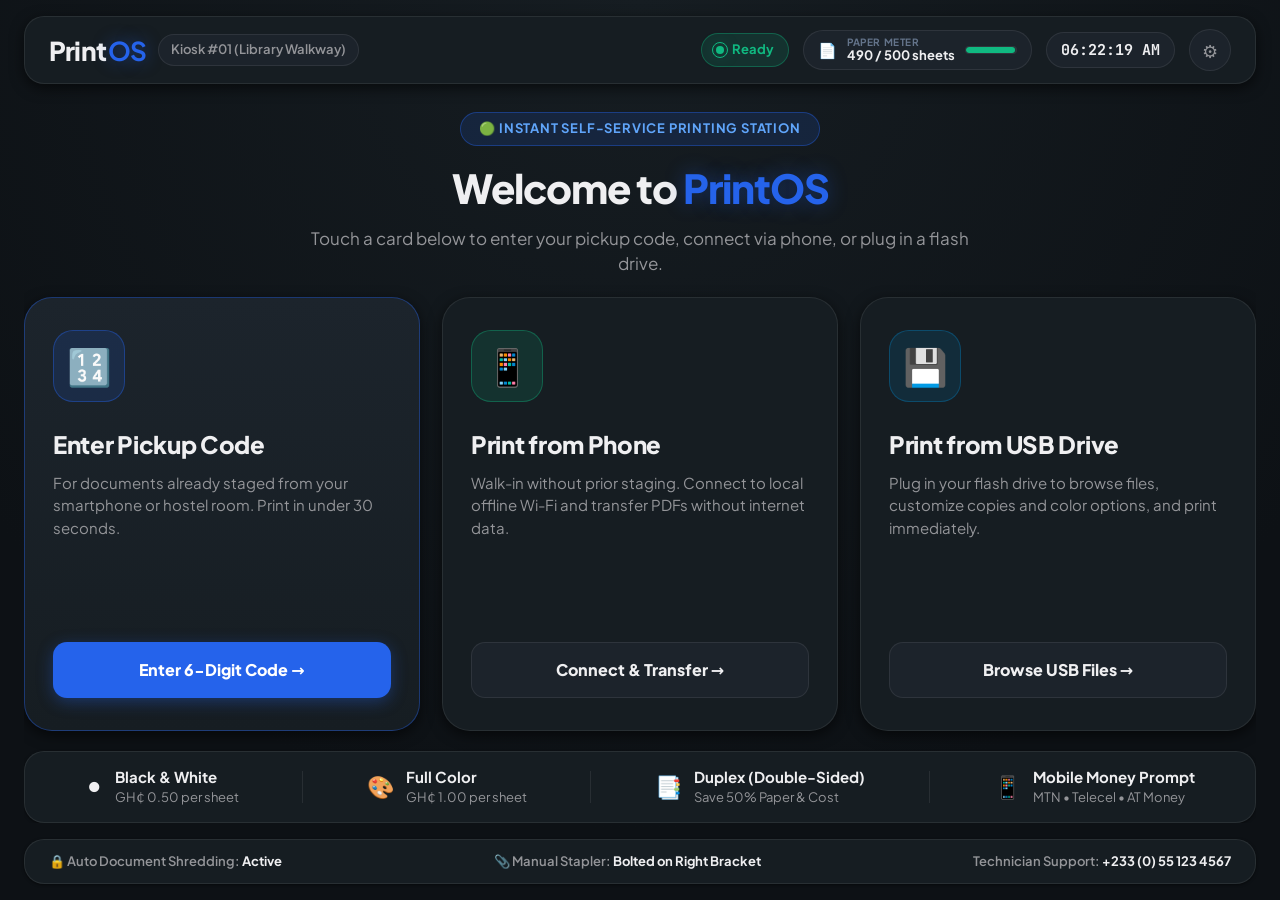
==== commit 7208e5e0: "feat(offline): complete offline self-hosting with local fonts and vendored pdf-lib" ====
--- a/kiosk_ui/index.html
+++ b/kiosk_ui/index.html
@@ -5,11 +5,9 @@
   <meta name="viewport" content="width=device-width, initial-scale=1.0, maximum-scale=1.0, user-scalable=no">
   <title>PrintOS Kiosk Terminal — Self-Service Campus Printing</title>
   
-  <link rel="preconnect" href="https://fonts.googleapis.com">
-  <link rel="preconnect" href="https://fonts.gstatic.com" crossorigin>
-  <link href="https://fonts.googleapis.com/css2?family=Plus+Jakarta+Sans:wght@400;500;600;700;800&family=JetBrains+Mono:wght@500;700;800&display=swap" rel="stylesheet">
-  
-  <link rel="stylesheet" href="kiosk.css?v=32">
+  <!-- Self-Hosted Offline Fonts (Zero CDN, 100% Offline-Proof) -->
+  <link rel="stylesheet" href="fonts.css?v=1">
+  <link rel="stylesheet" href="kiosk.css?v=33">
 </head>
 <body class="kiosk-body">
 
--- a/kiosk_ui/fonts.css
+++ b/kiosk_ui/fonts.css
@@ -0,0 +1,64 @@
+/* Local Offline-First Self-Hosted Fonts for PrintOS */
+@font-face {
+  font-family: 'JetBrains Mono';
+  font-style: normal;
+  font-weight: 500;
+  font-display: swap;
+  src: url('fonts/jetbrains-mono-v1-500.woff2') format('woff2');
+}
+@font-face {
+  font-family: 'JetBrains Mono';
+  font-style: normal;
+  font-weight: 600;
+  font-display: swap;
+  src: url('fonts/jetbrains-mono-v1-600.woff2') format('woff2');
+}
+@font-face {
+  font-family: 'JetBrains Mono';
+  font-style: normal;
+  font-weight: 700;
+  font-display: swap;
+  src: url('fonts/jetbrains-mono-v1-700.woff2') format('woff2');
+}
+@font-face {
+  font-family: 'JetBrains Mono';
+  font-style: normal;
+  font-weight: 800;
+  font-display: swap;
+  src: url('fonts/jetbrains-mono-v1-800.woff2') format('woff2');
+}
+@font-face {
+  font-family: 'Plus Jakarta Sans';
+  font-style: normal;
+  font-weight: 400;
+  font-display: swap;
+  src: url('fonts/plus-jakarta-sans-v1-400.woff2') format('woff2');
+}
+@font-face {
+  font-family: 'Plus Jakarta Sans';
+  font-style: normal;
+  font-weight: 500;
+  font-display: swap;
+  src: url('fonts/plus-jakarta-sans-v1-500.woff2') format('woff2');
+}
+@font-face {
+  font-family: 'Plus Jakarta Sans';
+  font-style: normal;
+  font-weight: 600;
+  font-display: swap;
+  src: url('fonts/plus-jakarta-sans-v1-600.woff2') format('woff2');
+}
+@font-face {
+  font-family: 'Plus Jakarta Sans';
+  font-style: normal;
+  font-weight: 700;
+  font-display: swap;
+  src: url('fonts/plus-jakarta-sans-v1-700.woff2') format('woff2');
+}
+@font-face {
+  font-family: 'Plus Jakarta Sans';
+  font-style: normal;
+  font-weight: 800;
+  font-display: swap;
+  src: url('fonts/plus-jakarta-sans-v1-800.woff2') format('woff2');
+}
